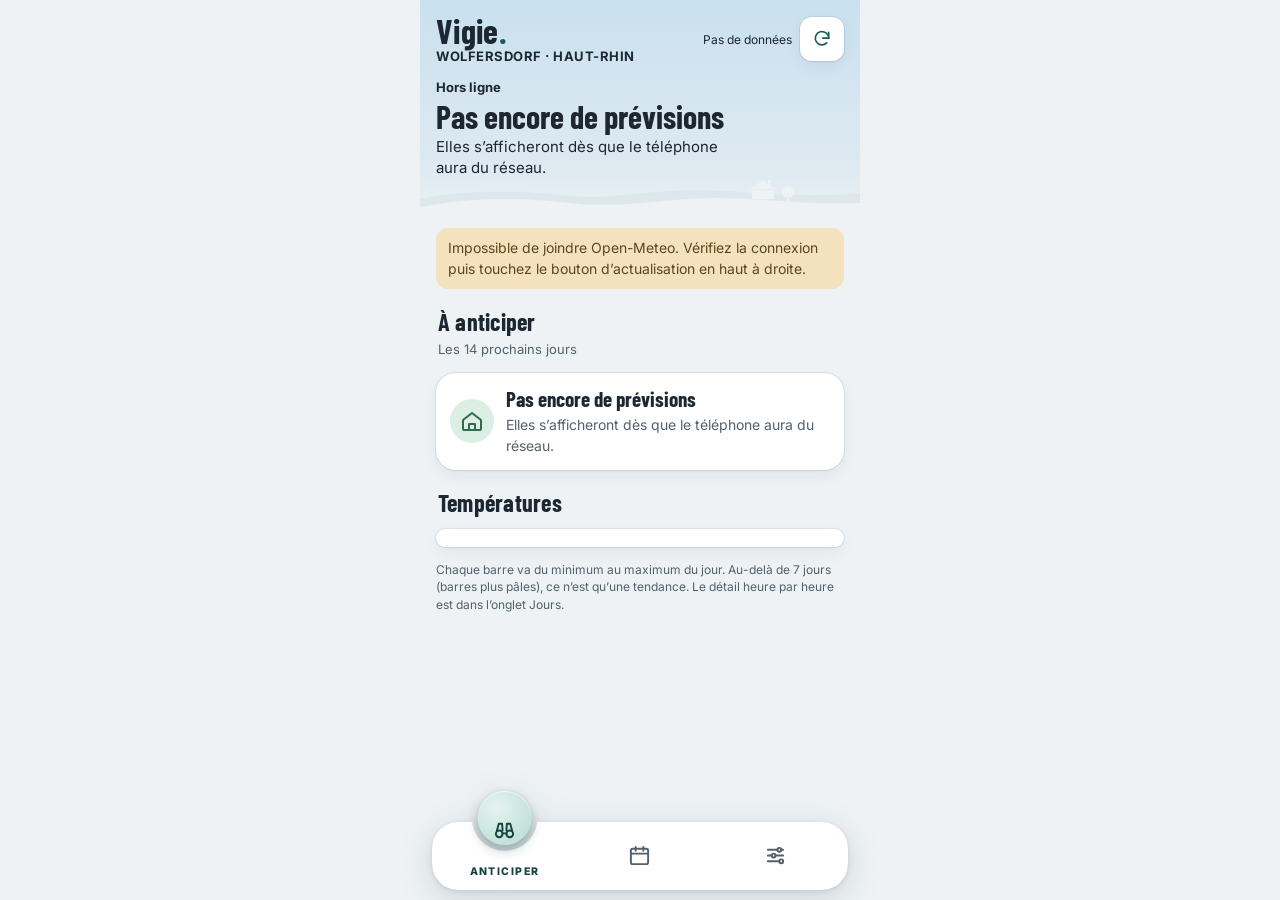
==== index.html @ bc4eb22a "Vigie 0.4.0 : le ciel suit la météo à l'instant T Bloc current d'Open-Meteo : soleil, voilé, couvert" ====
<!DOCTYPE html>
<html lang="fr">
<head>
<meta charset="utf-8">
<meta name="viewport" content="width=device-width, initial-scale=1, viewport-fit=cover">
<meta name="vigie-version" content="0.4.0">
<meta name="vigie-updated" content="2026-11-25">
<meta name="theme-color" content="#d3e4ee" media="(prefers-color-scheme: light)">
<meta name="theme-color" content="#0e151b" media="(prefers-color-scheme: dark)">
<meta name="apple-mobile-web-app-capable" content="yes">
<meta name="apple-mobile-web-app-title" content="Vigie">
<title>Vigie Wolfersdorf</title>
<link rel="manifest" href="manifest.webmanifest">
<link rel="icon" href="icon.svg" type="image/svg+xml">
<link rel="apple-touch-icon" href="apple-touch-icon.png">
<link rel="stylesheet" href="https://fonts.googleapis.com/css2?family=Barlow+Condensed:wght@600;700&family=Inter:wght@400;600;700;800&display=swap">
<style data-own>
/* VOICE  : un voisin prévoyant. Dit quoi faire et quand, sans dramatiser.
   IDEA   : une vigie météo de la maison. L'en-tête est un pan de ciel au-dessus des collines du Sundgau,
            qui prend la couleur de ce qui arrive (gel, chaleur, vent, arrosage, calme). Papier froid,
            titres en Barlow Condensed (instrument, signalétique), accent vert sapin.
   LAYOUT : mobile 393 px, une main ; d'abord ce qu'il faut anticiper, puis les 14 jours. */
/* Design system ivoire (hérité de Route des Vins à pied / Echo). */
:root{--bg:#f2ede3;--panel:#f7f2e8;--panel2:#efe8da;--card:#fffdf9;--card2:#fffbf4;--track:#e9e1d2;--edge:#e4dbcb;--ink:#2e2a24;--muted:#6b6153;--gold:#b8914a;--gold-d:#7a5c25;--gold2:#d9bc82;--green:#6f9460;--green-d:#4f7342;--wine:#8e3b46;--wine-d:#6e2c35;--sky:#5e86a8;--sky-d:#466a8a;--violet:#8b5a9a;--good:#3f6b35;--bad:#a3324a;--ok-bg:#e2ecdb;--ok-ink:#3f5e34;--todo-bg:#f3e2bd;--todo-ink:#5e4520;--on-gold:#2b200c;--data-lea:#c27c0e;--data-hugo:#3a72b8;--data-repas:#b03a55;--data-reste:#6f5bc4;--data-line:#4f8f7e;--mac-p:#8a6a2c;--mac-g:#3b7062;--mac-l:#74478a;--mac-f:#5a7a30;--sage-100:#f0f6eb;--sage-200:#d2e2c6;--sage-900:#2f4a22;--field:#fffdf8;--placeholder:#8c8273;--toast-ink:#3b2a10;--space-1:4px;--space-2:6px;--space-3:8px;--space-4:12px;--space-5:14px;--space-6:20px;--radius-s:10px;--radius-m:12px;--radius-l:18px;--radius-xl:22px;--radius-pill:999px;--shadow-relief:6px 6px 14px #ddd4c4, -6px -6px 14px #ffffff;--shadow-card:0 0 0 1px rgba(120,92,45,.14), 0 1px 2px rgba(70,50,20,.08), 0 4px 12px rgba(70,50,20,.09);--shadow-inset:inset 0 0 0 1px rgba(120,92,45,.15), inset 0 2px 5px rgba(70,50,20,.07);--tap-min:44px;--tap-main:48px;--viewport:393px;--ease-bounce:cubic-bezier(.34,1.3,.5,1);--ease-out:cubic-bezier(.2,.8,.2,1);--font-display:Lora, "Iowan Old Style", Georgia, "Noto Serif", serif;--font-body:Inter, system-ui, -apple-system, "Segoe UI", Roboto, sans-serif;color-scheme:light}
.ds-row{display:flex;flex-wrap:wrap;gap:var(--space-3);align-items:center}
.ds-btn{all:unset;box-sizing:border-box;display:inline-flex;align-items:center;justify-content:center;gap:8px;min-height:var(--tap-main);padding:10px 18px;border-radius:var(--radius-m);font:700 15px/1.2 var(--font-body);cursor:pointer;text-align:center}
.ds-btn:focus-visible{outline:3px solid var(--gold-d);outline-offset:2px}
.ds-btn--primary{background:var(--green-d);color:#ffffff;box-shadow:0 5px 12px rgba(79,115,66,.25)}
.ds-btn--gold{background:linear-gradient(180deg,var(--gold2),var(--gold));color:var(--on-gold);box-shadow:0 5px 12px rgba(184,145,74,.33)}
.ds-btn--wine{background:var(--wine);color:#ffffff;box-shadow:0 5px 12px rgba(142,59,70,.25)}
.ds-btn--wide{width:100%}
.ds-btn:active{box-shadow:var(--shadow-inset)}
.ds-mini{all:unset;box-sizing:border-box;display:inline-flex;align-items:center;justify-content:center;min-height:var(--tap-min);min-width:var(--tap-min);padding:8px 12px;border-radius:var(--radius-m);background:var(--card);color:var(--ink);box-shadow:var(--shadow-card);font:700 14px/1.2 var(--font-body);cursor:pointer}
.ds-mini:focus-visible{outline:3px solid var(--gold-d);outline-offset:2px}
.ds-mini:active{box-shadow:var(--shadow-inset)}
.ds-mini--ghost{color:var(--gold-d)}
.ds-mini--sky{background:var(--sky-d);color:#ffffff}
.ds-mini--wine{background:var(--wine);color:#ffffff}
.ds-mini:disabled{opacity:.45;cursor:default}
.ds-link{all:unset;cursor:pointer;color:var(--gold-d);font-weight:700;text-decoration:underline;text-underline-offset:3px;min-height:var(--tap-min);display:inline-flex;align-items:center}
.ds-quest{display:grid;grid-template-columns:40px minmax(0,1fr) auto;gap:12px;align-items:center;background:var(--card);border-radius:var(--radius-l);box-shadow:var(--shadow-card);padding:var(--space-4)}
.ds-quest.is-done{box-shadow:var(--shadow-card),inset 0 0 0 2px rgba(111,148,96,.5)}
.ds-quest__ic{width:40px;height:40px;border-radius:var(--radius-m);background:var(--card2);box-shadow:var(--shadow-inset);display:grid;place-items:center}
.ds-quest__ic svg{width:22px;height:22px}.ds-quest__ic svg *{stroke:var(--green-d)}
.ds-quest__t b{display:block;font:600 17px/1.2 var(--font-display)}
.ds-quest__t small{display:block;font-size:13px;color:var(--muted);white-space:nowrap;overflow:hidden;text-overflow:ellipsis}
.ds-quest__a{display:flex;gap:8px}
.ds-state{display:inline-block;padding:3px 10px;border-radius:var(--radius-pill);font:700 12px/1.4 var(--font-body)}
.ds-state--ok{background:var(--ok-bg);color:var(--ok-ink)}.ds-state--todo{background:var(--todo-bg);color:var(--todo-ink)}
.ds-cells{display:grid;grid-template-columns:repeat(2,minmax(0,1fr));gap:var(--space-2)}
.ds-cell{background:var(--card);border-radius:var(--radius-s);padding:6px 8px;display:grid;gap:1px;min-width:0}
.ds-cell span{font-size:12px;font-weight:700;color:var(--muted)}
.ds-cell b{font:800 16px/1.25 var(--font-body);color:var(--ink);overflow-wrap:anywhere}
.ds-cell em{font-style:normal;font-weight:700;font-size:12px}.ds-cell em.up{color:var(--good)}.ds-cell em.down{color:var(--bad)}
.ds-hero{display:flex;align-items:center;gap:12px;padding:8px 12px;border-radius:var(--radius-m);background:var(--panel2)}
.ds-hero b{font:700 26px/1.1 var(--font-display);white-space:nowrap}
.ds-hero span{display:block;font-weight:800;font-size:14px}.ds-hero small{display:block;font-size:13px;line-height:1.35}
.ds-seg{display:flex;gap:6px;flex-wrap:wrap}
.ds-chip{all:unset;box-sizing:border-box;min-height:var(--tap-min);padding:8px 14px;border-radius:var(--radius-pill);background:var(--card);color:var(--ink);box-shadow:var(--shadow-card);font:700 14px/1.2 var(--font-body);cursor:pointer;display:inline-flex;align-items:center}
.ds-chip[aria-pressed="true"]{background:var(--sky-d);color:#ffffff;box-shadow:var(--shadow-inset)}
.ds-chip:focus-visible{outline:3px solid var(--gold-d);outline-offset:2px}
@property --nx{syntax:'<length>';inherits:true;initial-value:40px}
.ds-tabbar{position:relative;display:flex;justify-content:space-between;gap:2px;padding:8px 6px 6px;margin-top:34px;filter:drop-shadow(0 8px 14px rgba(70,50,20,.14)) drop-shadow(0 1px 2px rgba(70,50,20,.12));transition:--nx .75s var(--ease-bounce)}
.ds-tabbar::after{content:"";position:absolute;inset:0;z-index:0;border-radius:26px;background:var(--card);-webkit-mask:radial-gradient(circle 33px at var(--nx) -4px,transparent 32px,#000 33.5px);mask:radial-gradient(circle 33px at var(--nx) -4px,transparent 32px,#000 33.5px)}
.ds-tabbar button{all:unset;position:relative;z-index:2;min-height:54px;min-width:48px;flex:1 1 0;display:flex;flex-direction:column;align-items:center;justify-content:center;gap:3px;border-radius:18px;color:var(--muted);cursor:pointer;-webkit-tap-highlight-color:transparent}
.ds-tabbar button svg{width:23px;height:23px;transition:transform .7s var(--ease-bounce)}
.ds-tabbar button[aria-current="page"]{color:var(--sage-900)}
.ds-tabbar button[aria-current="page"] svg{transform:translateY(-27px)}
.ds-tabbar .tl{display:block;height:0;overflow:hidden;opacity:0;font:800 10.5px var(--font-body);letter-spacing:.14em;text-transform:uppercase;transition:opacity .5s .2s}
.ds-tabbar button[aria-current="page"] .tl{height:auto;opacity:1;position:absolute;bottom:6px}
.ds-tabbar button:focus-visible{outline:3px solid var(--gold);outline-offset:-3px}
.ds-tabbar .pill{position:absolute;z-index:1;top:-31px;left:0;width:54px;height:54px;border-radius:50%;background:radial-gradient(circle at 35% 30%,var(--sage-100),var(--sage-200) 70%);box-shadow:0 6px 12px rgba(79,115,66,.30),inset 0 1px 0 rgba(255,255,255,.9),inset 0 -2px 3px rgba(79,115,66,.15);transform:translateX(calc(var(--nx) - 27px));transition:transform .75s var(--ease-bounce);pointer-events:none}
@media (prefers-reduced-motion:reduce){.ds-tabbar,.ds-tabbar button svg,.ds-tabbar .tl,.ds-tabbar .pill{transition:none}}
.ds-hud{display:grid;grid-template-columns:auto minmax(0,1fr);gap:14px;align-items:center;background:var(--card);border-radius:var(--radius-xl);box-shadow:var(--shadow-relief);padding:14px}
.ds-medal{width:62px;height:62px;border-radius:50%;display:grid;place-items:center;position:relative;background:conic-gradient(var(--gold) var(--p,0%),var(--edge) 0);box-shadow:var(--shadow-card)}
.ds-medal::before{content:"";position:absolute;inset:6px;border-radius:50%;background:var(--card)}
.ds-medal b{position:relative;font:700 26px/1 var(--font-display);color:var(--ink)}
.ds-medal small{position:absolute;bottom:-8px;left:50%;transform:translateX(-50%);background:linear-gradient(180deg,var(--todo-bg),var(--gold2));color:var(--todo-ink);font:700 10px var(--font-body);padding:1px 7px;border-radius:var(--radius-pill);letter-spacing:.05em}
.ds-hud h3{margin:0 0 8px;font:600 18px/1.15 var(--font-display)}
.ds-xp{height:9px;border-radius:var(--radius-pill);background:var(--track);box-shadow:var(--shadow-inset);position:relative}
.ds-xp i{display:block;height:100%;border-radius:var(--radius-pill);background:linear-gradient(90deg,var(--gold2),var(--gold));transition:width .8s var(--ease-out)}
.ds-xp + small{display:block;margin-top:6px;font-size:13px;color:var(--muted)}
.ds-chat{display:flex;flex-direction:column;gap:8px}
.ds-msg{max-width:86%;border-radius:18px;padding:9px 12px;font-size:15px;line-height:1.45}
.ds-msg--me{align-self:flex-end;background:linear-gradient(180deg,#d3b57a,var(--gold));color:var(--on-gold);border-bottom-right-radius:6px}
.ds-msg--ai{align-self:flex-start;background:var(--card);box-shadow:var(--shadow-card);border-bottom-left-radius:6px}
.ds-msg time{display:block;text-align:right;font-size:11px;opacity:.75;margin-top:4px;font-variant-numeric:tabular-nums}
.ds-msg-note{margin-top:8px;font-size:12px;font-weight:700;color:var(--green-d);background:var(--ok-bg);border-radius:10px;padding:5px 8px}
.ds-note{margin:0;font-size:12px;color:var(--muted)}
.ds-field{display:grid;gap:4px;font:700 13px var(--font-body);color:var(--ink)}
.ds-field input,.ds-field select,.ds-field textarea{box-sizing:border-box;min-height:var(--tap-min);width:100%;padding:8px 12px;border-radius:var(--radius-m);border:1px solid var(--edge);background:var(--field);box-shadow:var(--shadow-inset);font:400 16px var(--font-body);color:var(--ink)}
.ds-field input::placeholder,.ds-field textarea::placeholder{color:var(--placeholder)}
.ds-field input:focus-visible,.ds-field select:focus-visible,.ds-field textarea:focus-visible{outline:3px solid var(--gold-d);outline-offset:1px}
.ds-field small{font-weight:400;color:var(--muted)}
.ds-unit{position:relative}.ds-unit em{position:absolute;right:12px;top:50%;transform:translateY(-50%);font-style:normal;font-weight:700;color:var(--muted)}
.ds-toast{display:inline-flex;align-items:center;gap:10px;padding:10px 16px;border-radius:var(--radius-pill);background:linear-gradient(180deg,var(--todo-bg),var(--gold2));color:var(--toast-ink);box-shadow:var(--shadow-card);font:700 14px var(--font-body)}
.ds-toast button{all:unset;cursor:pointer;text-decoration:underline;text-underline-offset:3px;min-height:var(--tap-min);display:inline-flex;align-items:center}
.ds-banner{padding:10px 12px;border-radius:var(--radius-m);background:rgba(142,59,70,.08);color:var(--ink);font-size:14px}
[hidden]{display:none!important}
*{box-sizing:border-box;min-width:0}
html{background:var(--bg)}
body{margin:0;background:var(--bg);color:var(--ink);font:16px/1.45 var(--font-body);overflow-x:clip;-webkit-text-size-adjust:100%}
.app{max-width:440px;margin:0 auto;padding:16px 14px calc(120px + env(safe-area-inset-bottom));display:grid;gap:14px}
.top{display:flex;align-items:baseline;justify-content:space-between;gap:8px}
.top h1{margin:0;font:700 30px/1.05 var(--font-display);letter-spacing:-.01em}
.top h1 span{color:var(--gold-d)}
.top p{margin:0;font-size:13px;color:var(--muted);font-weight:700}
.page{display:grid;gap:14px}
.page[hidden]{display:none}
.panel{background:var(--panel);border-radius:var(--radius-xl);box-shadow:var(--shadow-relief);padding:var(--space-5);display:grid;gap:12px}
.panel h2{margin:0;font:600 21px/1.1 var(--font-display)}
.panel p{margin:0}
.muted{color:var(--muted)}
.small{font-size:13px;line-height:1.35}
.empty{display:grid;gap:10px;justify-items:center;text-align:center;padding:22px 14px;background:var(--card);border-radius:var(--radius-l);box-shadow:var(--shadow-card)}
.empty svg{width:64px;height:64px}
.empty b{font:600 18px/1.15 var(--font-display)}
.empty p{margin:0;font-size:14px;color:var(--muted);max-width:30ch}
.ideas{display:flex;flex-wrap:wrap;gap:6px;margin:0;padding:0;list-style:none}
.ideas li{padding:6px 12px;border-radius:var(--radius-pill);background:var(--panel2);font:700 13px/1.3 var(--font-body);color:var(--ink)}
.inset{background:var(--panel2);border-radius:var(--radius-m);padding:10px 12px;font-size:14px}
.inset b{color:var(--ink)}
.actions{display:flex;flex-wrap:wrap;gap:8px}
details.spec{background:var(--card2);border-radius:var(--radius-m);box-shadow:var(--shadow-inset)}
details.spec summary{cursor:pointer;min-height:var(--tap-min);display:flex;align-items:center;padding:0 12px;font:700 14px var(--font-body);color:var(--gold-d)}
details.spec pre{margin:0;padding:0 12px 12px;white-space:pre-wrap;overflow-wrap:anywhere;font:13px/1.5 ui-monospace,SFMono-Regular,Menlo,monospace;color:var(--ink);max-height:60vh;overflow:auto}
textarea.raw{width:100%;min-height:120px;border-radius:var(--radius-m);border:1px solid var(--edge);background:var(--field);box-shadow:var(--shadow-inset);font:13px/1.4 ui-monospace,Menlo,monospace;color:var(--ink);padding:8px}
.dock{position:fixed;left:0;right:0;bottom:0;padding:0 12px calc(10px + env(safe-area-inset-bottom));pointer-events:none}
.dock .ds-tabbar{max-width:416px;margin:0 auto;pointer-events:auto}
.toast{position:fixed;left:50%;bottom:calc(104px + env(safe-area-inset-bottom));transform:translate(-50%,20px);opacity:0;transition:opacity .25s,transform .25s var(--ease-out);pointer-events:none;max-width:calc(100% - 32px)}
.toast.on{opacity:1;transform:translate(-50%,0)}
@media (prefers-reduced-motion:reduce){.toast{transition:none}}

/* --- Vigie : tokens propres + thème sombre --- */
:root{--cold:#3f6f97;--cold-bg:#e3edf5;--cut:#8e3b46;--cut-bg:#f5e1e3;--heat:#a24f22;--heat-bg:#f8e6d8;--wind:#6d4a80;--wind-bg:#ece2f1;--calm:#2f6b4f;--calm-bg:#dcefe4;--grid:#dbe3e8;--bg:#eef2f4;--panel:#f7f9fa;--panel2:#e6edf1;--card:#ffffff;--card2:#f4f7f9;--track:#dde5ea;--edge:#d3dce2;--ink:#1c2731;--muted:#53616c;--gold:#4f9d8e;--gold-d:#1d5c55;--gold2:#a9d6cc;--green-d:#1d5c55;--sage-100:#e6f3f0;--sage-200:#c3e2db;--sage-900:#15443e;--field:#ffffff;--placeholder:#7a8892;--shadow-relief:0 1px 2px rgba(20,40,60,.06),0 8px 24px rgba(20,40,60,.07);--shadow-card:0 0 0 1px rgba(30,60,80,.08),0 1px 2px rgba(20,40,60,.05),0 6px 16px rgba(20,40,60,.06);--shadow-inset:inset 0 0 0 1px rgba(30,60,80,.10),inset 0 1px 3px rgba(20,40,60,.05);--font-display:"Barlow Condensed","Arial Narrow",system-ui,sans-serif;--sun:#fff2c9;--sun-op:.8;--hill:#dbe4ea}
@media (prefers-color-scheme:dark){:root:not([data-theme="light"]){--bg:#0e151b;--panel:#141d25;--panel2:#22303a;--card:#18232c;--card2:#111a21;--track:#263540;--edge:#2c3c48;--ink:#e6edf2;--muted:#a3b3bf;--gold:#4f9d8e;--gold-d:#86d3c4;--gold2:#2d5f57;--green-d:#2b7a6e;--wine:#b65563;--sky-d:#5f89ad;--good:#93c483;--bad:#e8899a;--ok-bg:#2c3a26;--ok-ink:#bcd8ae;--todo-bg:#45381f;--todo-ink:#f1dcae;--sage-100:#24453f;--sage-200:#1b3833;--sage-900:#bfe8de;--field:#0f171d;--placeholder:#7f909c;--shadow-relief:0 1px 0 rgba(255,255,255,.04) inset,0 8px 18px rgba(0,0,0,.35);--shadow-card:0 0 0 1px rgba(255,255,255,.07),0 4px 12px rgba(0,0,0,.3);--shadow-inset:inset 0 0 0 1px rgba(255,255,255,.07),inset 0 2px 5px rgba(0,0,0,.3);--cold:#8db8dc;--cold-bg:#1f3040;--cut:#ef9aa6;--cut-bg:#45222a;--heat:#f0a274;--heat-bg:#46291b;--wind:#cfa6e2;--wind-bg:#36263f;--calm:#8fd1b0;--calm-bg:#183328;--grid:#2a3844;--sun:#c9d8e4;--sun-op:.22;--hill:#16212a;color-scheme:dark}}
:root[data-theme="dark"]{--bg:#0e151b;--panel:#141d25;--panel2:#22303a;--card:#18232c;--card2:#111a21;--track:#263540;--edge:#2c3c48;--ink:#e6edf2;--muted:#a3b3bf;--gold:#4f9d8e;--gold-d:#86d3c4;--gold2:#2d5f57;--green-d:#2b7a6e;--wine:#b65563;--sky-d:#5f89ad;--good:#93c483;--bad:#e8899a;--ok-bg:#2c3a26;--ok-ink:#bcd8ae;--todo-bg:#45381f;--todo-ink:#f1dcae;--sage-100:#24453f;--sage-200:#1b3833;--sage-900:#bfe8de;--field:#0f171d;--placeholder:#7f909c;--shadow-relief:0 1px 0 rgba(255,255,255,.04) inset,0 8px 18px rgba(0,0,0,.35);--shadow-card:0 0 0 1px rgba(255,255,255,.07),0 4px 12px rgba(0,0,0,.3);--shadow-inset:inset 0 0 0 1px rgba(255,255,255,.07),inset 0 2px 5px rgba(0,0,0,.3);--cold:#8db8dc;--cold-bg:#1f3040;--cut:#ef9aa6;--cut-bg:#45222a;--heat:#f0a274;--heat-bg:#46291b;--wind:#cfa6e2;--wind-bg:#36263f;--calm:#8fd1b0;--calm-bg:#183328;--grid:#2a3844;--sun:#c9d8e4;--sun-op:.22;--hill:#16212a;color-scheme:dark}
/* Barre d'onglets : bascule rapide (l'original du design system durait 0,75 s avec rebond) */
.ds-tabbar{transition:--nx .26s var(--ease-out)}
.ds-tabbar .pill{transition:transform .26s var(--ease-out)}
.ds-tabbar button svg{transition:transform .22s var(--ease-out)}
.ds-tabbar .tl{transition:opacity .15s .08s}
@media (prefers-reduced-motion:reduce){.ds-tabbar,.ds-tabbar .pill,.ds-tabbar button svg,.ds-tabbar .tl{transition:none}}
.app{padding-left:max(16px,env(safe-area-inset-left,0px));padding-right:max(16px,env(safe-area-inset-right,0px))}
.top{align-items:center}
.top .where{display:block;font:700 13px/1.3 var(--font-body);color:var(--muted);letter-spacing:.04em;text-transform:uppercase}
.refresh{display:flex;align-items:center;gap:8px}
.refresh small{font-size:12px;color:var(--muted);text-align:right;line-height:1.25}
.status{font-size:14px}
.status[data-kind="warn"]{background:var(--todo-bg);color:var(--todo-ink)}

/* Cartes d'alerte (épisodes) */
.alerts{display:grid;gap:10px}
.alert{display:grid;grid-template-columns:44px minmax(0,1fr);gap:12px;background:var(--card);border-radius:var(--radius-l);box-shadow:var(--shadow-card);padding:14px}
.alert__ic{width:44px;height:44px;border-radius:var(--radius-m);display:grid;place-items:center;background:var(--k-bg);color:var(--k)}
.alert__ic svg{width:24px;height:24px}
.alert[data-k="cold"]{--k:var(--cold);--k-bg:var(--cold-bg)}
.alert[data-k="cut"]{--k:var(--cut);--k-bg:var(--cut-bg)}
.alert[data-k="heat"]{--k:var(--heat);--k-bg:var(--heat-bg)}
.alert[data-k="wind"]{--k:var(--wind);--k-bg:var(--wind-bg)}
.alert__head{display:flex;flex-wrap:wrap;align-items:baseline;justify-content:space-between;gap:4px 10px}
.alert__head h3{margin:0;font:600 18px/1.2 var(--font-display);text-wrap:balance}
.alert__num{font:700 26px/1 var(--font-display);color:var(--k);white-space:nowrap;font-variant-numeric:tabular-nums}
.alert__num small{font:700 13px var(--font-body);margin-left:2px}
.alert__when{margin:4px 0 0;font-size:14px;color:var(--muted)}
.alert__when b{color:var(--ink)}
.alert ul{margin:8px 0 0;padding:0;list-style:none;display:grid;gap:6px}
.alert li{font-size:14px;line-height:1.4;background:var(--panel2);border-radius:var(--radius-s);padding:7px 10px}
.alert li b{font-variant-numeric:tabular-nums}
.tags{display:flex;flex-wrap:wrap;gap:6px;margin-top:8px}
.tag{display:inline-block;padding:3px 9px;border-radius:var(--radius-pill);font:700 12px/1.4 var(--font-body);background:var(--k-bg,var(--panel2));color:var(--k,var(--ink))}
.tag--conf{background:var(--panel2);color:var(--muted)}
/* Arrosage */
:root{--water:#2d6a84;--water-bg:#dfedf2}
@media (prefers-color-scheme:dark){:root:not([data-theme="light"]){--water:#8cc7de;--water-bg:#1d3540}}
:root[data-theme="dark"]{--water:#8cc7de;--water-bg:#1d3540}
.water{display:grid;gap:10px}
.plant{display:grid;grid-template-columns:44px minmax(0,1fr);gap:12px;background:var(--card);border-radius:var(--radius-l);box-shadow:var(--shadow-card);padding:14px}
.plant .alert__ic{--k:var(--water);--k-bg:var(--water-bg)}
.plant[data-need="now"]{box-shadow:var(--shadow-card),inset 0 0 0 2px var(--water)}
.plant__head{display:flex;flex-wrap:wrap;align-items:baseline;justify-content:space-between;gap:4px 10px}
.plant__head h3{margin:0;font:600 18px/1.2 var(--font-display)}
.plant__when{margin:4px 0 0;font-size:15px}
.plant__when b{color:var(--water)}
.plant[data-need="now"] .plant__when b{font-size:17px}
.plant__why{margin:4px 0 0;font-size:13px;color:var(--muted)}
.plant__how{margin:6px 0 0;font-size:13px;line-height:1.4;background:var(--panel2);border-radius:var(--radius-s);padding:7px 10px}
.gauge{display:grid;grid-template-columns:minmax(0,1fr) auto;gap:8px;align-items:center;margin-top:8px;font-size:12px;color:var(--muted);font-variant-numeric:tabular-nums}
.gauge .ds-xp i{background:var(--water)}
.plant__act{display:flex;flex-wrap:wrap;align-items:center;gap:8px;margin-top:8px}
.plant__act small{font-size:12px;color:var(--muted)}
.calm{display:grid;grid-template-columns:44px minmax(0,1fr);gap:12px;align-items:center;background:var(--card);border-radius:var(--radius-l);box-shadow:var(--shadow-card);padding:14px}
.calm .alert__ic{--k:var(--calm);--k-bg:var(--calm-bg)}
.calm b{font:600 18px/1.2 var(--font-display)}
.calm p{margin:2px 0 0;font-size:14px;color:var(--muted)}

/* Graphique 14 jours */
.chart{background:var(--card);border-radius:var(--radius-l);box-shadow:var(--shadow-card);padding:12px 10px 6px}
.chart svg{display:block;width:100%;height:auto}
.chart text{font:600 13px var(--font-body);fill:var(--muted)}
.chart .gust{font:800 15px var(--font-body);fill:var(--wind)}
.chart .lbl-day{font-weight:700;fill:var(--ink)}
.legend{display:flex;flex-wrap:wrap;gap:4px 14px;padding:6px 4px 4px;font-size:12px;color:var(--muted)}
.legend i{display:inline-block;width:14px;height:0;border-top:2px dashed currentColor;vertical-align:middle;margin-right:5px}
.legend .l-cold{color:var(--cold)}.legend .l-cut{color:var(--cut)}.legend .l-heat{color:var(--heat)}

/* Liste des jours */
.days{display:grid;gap:8px}
.day{background:var(--card);border-radius:var(--radius-m);box-shadow:var(--shadow-card)}
.day{scroll-margin-top:12px}
.day summary{list-style:none;cursor:pointer;position:relative;display:grid;grid-template-columns:62px minmax(0,1fr) auto;gap:10px;align-items:center;min-height:56px;padding:8px 30px 8px 12px}
.day summary::after{content:"";position:absolute;right:13px;top:26px;width:7px;height:7px;border-right:2px solid var(--muted);border-bottom:2px solid var(--muted);transform:rotate(45deg);transition:transform .2s}
.day[open] summary::after{transform:rotate(-135deg);top:30px}
@media (prefers-reduced-motion:reduce){.day summary::after{transition:none}}
.day summary::-webkit-details-marker{display:none}
.day summary:focus-visible{outline:3px solid var(--gold-d);outline-offset:2px;border-radius:var(--radius-m)}
.day__d b{display:block;font:600 16px/1.1 var(--font-display);text-transform:capitalize}
.day__d small{font-size:12px;color:var(--muted)}
.day__t{font-variant-numeric:tabular-nums;font-size:15px}
.day__t .v{font-weight:700;color:var(--ink)}
.day .v.c,.day .v.x,.day .v.h,.day .v.w{font-weight:800;font-size:17px}
.day .v.c{color:var(--cold)}.day .v.x{color:var(--cut)}.day .v.h{color:var(--heat)}.day .v.w{color:var(--wind)}
.day[data-k="cold"]{--k:var(--cold);--k-bg:var(--cold-bg)}.day[data-k="cut"]{--k:var(--cut);--k-bg:var(--cut-bg)}
.day[data-k="heat"]{--k:var(--heat);--k-bg:var(--heat-bg)}.day[data-k="wind"]{--k:var(--wind);--k-bg:var(--wind-bg)}
.day[data-l="1"]{box-shadow:var(--shadow-card),inset 0 0 0 1.5px var(--k)}
.day[data-l="2"]{background:var(--k-bg);box-shadow:var(--shadow-card),inset 0 0 0 2.5px var(--k)}
.day__chips .tag[data-l="2"]{background:var(--k);color:var(--card)}
.day__t small{display:block;font-size:12px;color:var(--muted)}
.day__w{text-align:right;font-variant-numeric:tabular-nums;font-size:13px;color:var(--muted);line-height:1.3}
.day__w b{display:block;font-size:15px;color:var(--ink)}
.day__chips{grid-column:1/-1;display:flex;flex-wrap:wrap;gap:6px}
.day__chips:empty{display:none}
.day__chips .tag[data-k="cold"]{--k:var(--cold);--k-bg:var(--cold-bg)}
.day__chips .tag[data-k="cut"]{--k:var(--cut);--k-bg:var(--cut-bg)}
.day__chips .tag[data-k="heat"]{--k:var(--heat);--k-bg:var(--heat-bg)}
.day__chips .tag[data-k="wind"]{--k:var(--wind);--k-bg:var(--wind-bg)}
.day__body{padding:0 12px 12px;display:grid;gap:8px}
.day__body p{margin:0;font-size:14px}
.hours{overflow-x:auto;border-radius:var(--radius-s);background:var(--card2);box-shadow:var(--shadow-inset)}
.hours table{width:100%;border-collapse:collapse;font-size:13px;font-variant-numeric:tabular-nums}
.hours th,.hours td{padding:5px 8px;text-align:right;white-space:nowrap}
.hours th:first-child,.hours td:first-child{text-align:left}
.hours thead th{font-size:12px;color:var(--muted);font-weight:700;border-bottom:1px solid var(--edge)}
.hours td.hit{font-weight:800}
.hours td.hit.c{color:var(--cold)}.hours td.hit.x{color:var(--cut)}.hours td.hit.h{color:var(--heat)}.hours td.hit.w{color:var(--wind)}
.hours tr.now td{background:var(--panel2)}

/* Réglages */
.grid2{display:grid;grid-template-columns:repeat(2,minmax(0,1fr));gap:10px}
fieldset{border:0;margin:0;padding:0;display:grid;gap:10px}
legend.h{font:600 17px/1.2 var(--font-display);margin-bottom:4px;padding:0}
.sec-title{margin:6px 2px 0;font:600 21px/1.1 var(--font-display)}
.sec-sub{margin:-8px 2px 0;font-size:13px;color:var(--muted)}
.toast{background:var(--todo-bg);color:var(--todo-ink);width:max-content}
.toast.on{pointer-events:auto}
.toast button{margin-left:4px;font-weight:800}

/* Semaine en un coup d'œil : jours × critères */
.week{background:var(--card);border-radius:var(--radius-l);box-shadow:var(--shadow-card);padding:10px 6px 8px;display:grid;grid-template-columns:22px repeat(10,minmax(0,1fr));gap:3px 2px;align-items:stretch}
.week__d{text-align:center;font:700 12px/1.2 var(--font-body);color:var(--muted);padding-bottom:2px;font-variant-numeric:tabular-nums}
.week__d b{display:block;color:var(--ink);font-size:13px}
.week__d.is-today b{text-decoration:underline;text-decoration-color:var(--gold);text-decoration-thickness:2px;text-underline-offset:3px}
.week__r{display:flex;align-items:center;justify-content:center;color:var(--muted)}
.week__r svg{width:18px;height:18px}
.week .is-trend{opacity:.62}
.week button.is-trend{box-shadow:inset 0 0 0 1px var(--edge)}
.week button.is-trend[data-l="1"]{box-shadow:inset 0 0 0 1.5px var(--k)}
.week__d.is-trend b{font-style:italic}
.week button{all:unset;box-sizing:border-box;min-height:var(--tap-min);border-radius:var(--radius-s);display:flex;flex-direction:column;align-items:center;justify-content:center;gap:0;cursor:pointer;background:var(--card2);box-shadow:var(--shadow-inset);color:var(--muted);font:700 13px/1.15 var(--font-body);font-variant-numeric:tabular-nums;letter-spacing:-.02em;-webkit-tap-highlight-color:transparent}
.week button i{font:800 12px/1 var(--font-body);font-style:normal;letter-spacing:0;min-height:12px}
.week button[data-l="1"]{background:var(--k-bg);color:var(--k);box-shadow:inset 0 0 0 1.5px var(--k)}
.week button[data-l="2"]{background:var(--k);color:var(--card);box-shadow:none}
.week button:focus-visible{outline:3px solid var(--gold-d);outline-offset:1px}
.week button:active{transform:scale(.96)}
.week [data-k="cold"]{--k:var(--cold);--k-bg:var(--cold-bg)}.week [data-k="cut"]{--k:var(--cut);--k-bg:var(--cut-bg)}
.week [data-k="heat"]{--k:var(--heat);--k-bg:var(--heat-bg)}.week [data-k="wind"]{--k:var(--wind);--k-bg:var(--wind-bg)}
.weekbox{display:grid;gap:14px}
.week-legend{margin:-6px 2px 0;font-size:12px;color:var(--muted);line-height:1.4}
.week-legend b{color:var(--ink)}

/* ===== 0.3.0 : thème « vigie » (ciel, collines, papier froid) ===== */
/* Ciel : l'AMBIANCE (couleurs, décor) suit la météo actuelle ; le MESSAGE (titre, icône) suit les alertes.
   --s1/--s2/--cloud sont posés par JS depuis la table WX_PALETTE (jour / jour en thème sombre / nuit). */
@property --s1{syntax:'<color>';inherits:true;initial-value:#c9e0ee}
@property --s2{syntax:'<color>';inherits:true;initial-value:#dfeaf1}
.sky{position:relative;overflow:hidden;display:grid;gap:14px;
  margin:-16px calc(-1 * max(16px,env(safe-area-inset-right,0px))) -4px calc(-1 * max(16px,env(safe-area-inset-left,0px)));
  padding:calc(14px + env(safe-area-inset-top,0px)) max(16px,env(safe-area-inset-right,0px)) 40px max(16px,env(safe-area-inset-left,0px));
  background:linear-gradient(180deg,var(--s1) 0,var(--s2) calc(100% - 44px),var(--bg) 100%);
  color:var(--ink);transition:--s1 .6s ease,--s2 .6s ease}
.sky[data-onsky="light"]{--ink:#eef3f7;--muted:#c5d1db;--gold-d:#86d3c4}
.sky[data-mood="calm"]{--k:var(--calm);--k-bg:var(--calm-bg)}
.sky[data-mood="cold"]{--k:var(--cold);--k-bg:var(--cold-bg)}
.sky[data-mood="cut"]{--k:var(--cut);--k-bg:var(--cut-bg)}
.sky[data-mood="heat"]{--k:var(--heat);--k-bg:var(--heat-bg)}
.sky[data-mood="wind"]{--k:var(--wind);--k-bg:var(--wind-bg)}
.sky[data-mood="water"]{--k:var(--water);--k-bg:var(--water-bg)}
.sky > :not(.sky__art):not(.sky__hills){position:relative;z-index:1}
.sky .top h1{font:700 34px/1 var(--font-display);letter-spacing:.01em}
.sky .top .where,.sky .refresh small{color:var(--ink)}
.sky__now{display:grid;gap:4px}
.sky__kicker{margin:0;font:700 13px/1.3 var(--font-body);color:var(--ink);font-variant-numeric:tabular-nums}
.sky__row{display:flex;align-items:center;gap:10px}
.sky__ic{flex:none;width:40px;height:40px;border-radius:50%;display:grid;place-items:center;background:var(--k-bg);color:var(--k);box-shadow:var(--shadow-card)}
.sky__ic svg{width:22px;height:22px}
.sky__ic:empty{display:none}
.sky__title{margin:0;font:700 32px/1.02 var(--font-display);color:var(--ink);text-wrap:balance}
.sky__sub{margin:0;font-size:15px;line-height:1.4;color:var(--ink);max-width:34ch}
.sky__hills{position:absolute;left:0;right:0;bottom:-1px;width:100%;height:44px;z-index:0}
.sky__hills path,.sky__hills circle{fill:var(--bg)}
.sky__hills .far{fill:var(--hill);opacity:.7}
.sky__art{position:absolute;inset:0;z-index:0;pointer-events:none}
.sky__art canvas{position:absolute;inset:0;width:100%;height:100%;transition:opacity .28s ease}
/* Décor CSS : visible selon l'ambiance, fondu .5 s */
.sky .fx{position:absolute;opacity:0;visibility:hidden;transition:opacity .5s ease,visibility 0s .5s}
.sky .fx.on{opacity:var(--fx-op,1);visibility:visible;transition:opacity .5s ease}
.sky .sun{right:-50px;top:-40px;width:170px;height:170px;border-radius:50%;--fx-op:var(--sun-op);background:radial-gradient(circle,var(--sun) 0 30%,transparent 31%),radial-gradient(circle,var(--sun) 0,transparent 68%)}
.sky .sun.on{animation:halo 6s ease-in-out infinite alternate}
.sky .moon{left:52%;top:14px;width:30px;height:30px;border-radius:50%;background:radial-gradient(circle at 35% 35%,#f4f1e6,#d9d6cb 70%);box-shadow:0 0 18px 4px rgba(230,236,245,.18);--fx-op:.9}
.sky .moon::after{content:"";position:absolute;inset:-2px -2px 0 9px;border-radius:50%;background:var(--s1);opacity:.85}
.sky .cl{height:28px;border-radius:20px;background:var(--cloud);box-shadow:22px -11px 0 3px var(--cloud),48px -2px 0 -2px var(--cloud);--fx-op:.85}
.sky .cl.on{animation:drift var(--d,50s) linear infinite alternate}
.sky .cl1{right:96px;top:26px;width:96px;--d:55s}
.sky .cl2{left:38%;top:96px;width:74px;--d:70s}
.sky .cl3{right:-24px;top:142px;width:120px;--d:62s}
.sky .fog{left:-50%;width:200%;height:46px;border-radius:50%;background:radial-gradient(ellipse at center,var(--fogc) 0,transparent 70%);--fx-op:1}
.sky .fog.on{animation:mist 18s ease-in-out infinite alternate}
.sky .fog1{top:46px}.sky .fog2.on{top:118px;animation-duration:24s;animation-direction:alternate-reverse}
.sky .fog2{top:118px}
.sky{--fogc:rgba(255,255,255,.65);--frost:rgba(255,255,255,.75)}
.sky[data-onsky="light"],:root[data-theme="dark"] .sky{--fogc:rgba(150,165,178,.22);--frost:rgba(200,225,245,.16)}
@media (prefers-color-scheme:dark){:root:not([data-theme="light"]) .sky{--fogc:rgba(150,165,178,.22);--frost:rgba(200,225,245,.16)}}
.sky::before{content:"";position:absolute;inset:0;z-index:0;pointer-events:none;opacity:0;transition:opacity .6s ease;
  background:radial-gradient(150px 90px at 0 0,var(--frost),transparent 70%),radial-gradient(150px 90px at 100% 0,var(--frost),transparent 70%),radial-gradient(120px 60px at 0 100%,var(--frost),transparent 70%)}
.sky[data-frost]::before{opacity:1}
@keyframes halo{from{transform:scale(.97)}to{transform:scale(1.03)}}
@keyframes drift{from{transform:translateX(0)}to{transform:translateX(-70px)}}
@keyframes mist{from{transform:translateX(-6%)}to{transform:translateX(6%)}}
/* Sélecteur d'ambiance pour les tests : visible seulement avec #ambiance dans l'adresse */
.wxpick{display:flex;flex-wrap:wrap;gap:6px;margin-top:-4px}
.wxpick .ds-chip{font-size:13px;padding:6px 12px}

/* Typo d'accent et cartes */
.sec-title{font:700 24px/1.05 var(--font-display);letter-spacing:.01em}
.panel h2{font:700 24px/1.05 var(--font-display)}
legend.h{font:700 19px/1.2 var(--font-display)}
.alert__head h3,.plant__head h3{font:700 21px/1.1 var(--font-display)}
.calm b{font:700 21px/1.1 var(--font-display)}
.alert__num{font:700 32px/1 var(--font-display)}
.day__d b{font:700 18px/1.05 var(--font-display)}
.alert,.plant,.calm,.chart,.week{border-radius:20px}
.alert__ic{border-radius:50%}
.alerts,.water{gap:12px}
.week button{font:700 15px/1.1 var(--font-display);letter-spacing:0}
.ds-tabbar{filter:drop-shadow(0 8px 16px rgba(20,40,60,.14)) drop-shadow(0 1px 2px rgba(20,40,60,.12))}
.ds-tabbar .pill{background:radial-gradient(circle at 35% 30%,var(--sage-100),var(--sage-200) 70%);box-shadow:0 6px 12px rgba(29,92,85,.25),inset 0 1px 0 rgba(255,255,255,.6)}

/* Mouvements : courts, utiles, jamais bloquants (contenu visible au repos) */
@keyframes rise{from{opacity:0;transform:translateY(10px)}to{opacity:1;transform:none}}
@keyframes pop{from{opacity:0;transform:scale(.8)}to{opacity:1;transform:none}}
@keyframes grow{from{transform:scaleX(0)}to{transform:none}}
@keyframes barIn{from{transform:scaleY(.2);opacity:0}to{transform:none;opacity:1}}
@keyframes pageIn{from{opacity:.35;transform:translateY(6px)}to{opacity:1;transform:none}}
.page:not([hidden]){animation:pageIn .2s var(--ease-out)}
.is-entering .sky__now{animation:rise .3s var(--ease-out) backwards}
.is-entering .alerts > *,.is-entering .water > *,.is-entering .chart{animation:rise .28s var(--ease-out) backwards}
.is-entering .alerts > :nth-child(2),.is-entering .water > :nth-child(2){animation-delay:.05s}
.is-entering .alerts > :nth-child(3),.is-entering .water > :nth-child(3){animation-delay:.1s}
.is-entering .alerts > :nth-child(n+4){animation-delay:.14s}
.is-entering .week button{animation:pop .22s var(--ease-out) backwards;animation-delay:calc(var(--c,0) * 16ms)}
.is-entering .chart rect{transform-box:fill-box;transform-origin:center;animation:barIn .3s var(--ease-out) backwards;animation-delay:calc(var(--c,0) * 12ms)}
.gauge .ds-xp i{transform-origin:left center;animation:grow .3s var(--ease-out) backwards}
.day[open] .day__body{animation:rise .22s var(--ease-out)}
.ds-mini,.ds-btn,.week button,.day summary{transition:transform .12s var(--ease-out),background-color .12s}
.ds-mini:active,.ds-btn:active{transform:scale(.96)}
.day summary:active{background:var(--panel2);border-radius:var(--radius-m)}
#reload:disabled svg{animation:spin .9s linear infinite}
@keyframes spin{to{transform:rotate(360deg)}}
@media (prefers-reduced-motion:reduce){*,*::before,*::after{animation:none!important;transition:none!important}}
</style>
</head>
<body>
<main class="app">
  <header class="sky" id="sky" data-mood="calm">
    <div class="sky__art" aria-hidden="true">
      <span class="fx sun"></span><span class="fx moon"></span>
      <span class="fx fog fog1"></span><span class="fx fog fog2"></span>
      <span class="fx cl cl1"></span><span class="fx cl cl2"></span><span class="fx cl cl3"></span>
      <canvas id="skyFx"></canvas>
    </div>
    <div class="top">
      <div>
        <h1>Vigie<span>.</span></h1>
        <span class="where" id="where">Wolfersdorf · Haut-Rhin</span>
      </div>
      <div class="refresh">
        <small id="updated">Chargement…</small>
        <button class="ds-mini ds-mini--ghost" type="button" id="reload" aria-label="Actualiser les prévisions">
          <svg width="20" height="20" viewBox="0 0 24 24" fill="none" stroke="currentColor" stroke-width="2" stroke-linecap="round" stroke-linejoin="round" aria-hidden="true"><path d="M20 11a8 8 0 1 0-2.3 5.7"/><path d="M20 4v7h-7"/></svg>
        </button>
      </div>
    </div>
    <div class="sky__now" id="skyNow">
      <p class="sky__kicker" id="skyKicker">Lecture du ciel…</p>
      <div class="sky__row"><span class="sky__ic" id="skyIc" aria-hidden="true"></span><p class="sky__title" id="skyTitle">Vigie</p></div>
      <p class="sky__sub" id="skySub">Gel, chaleur, vent et arrosage pour les 14 prochains jours.</p>
    </div>
    <svg class="sky__hills" viewBox="0 0 440 44" preserveAspectRatio="xMidYMax slice" aria-hidden="true">
      <path class="far" d="M0 44V24C40 16 90 14 140 20C190 26 230 14 280 15C330 16 380 24 440 18V44Z"/>
      <path d="M0 44V32C50 22 100 22 150 28C200 34 240 24 290 23C340 22 390 31 440 28V44Z"/>
      <path d="M332 24h22v-10h-22zM329 15l14-10 14 10zM348 5h3v6h-3z"/>
      <circle cx="368" cy="17" r="6"/><path d="M367 20h2v6h-2z"/>
    </svg>
  </header>

  <div class="wxpick" id="wxPick" role="group" aria-label="Forcer une ambiance (test)" hidden></div>

  <div class="ds-banner status" id="status" role="status" hidden></div>

  <!-- ANTICIPER -->
  <section class="page" id="p-home" data-tab="home">
    <div class="weekbox" id="weekBox" hidden>
      <h2 class="sec-title">10 prochains jours</h2>
      <p class="sec-sub">Touchez une case pour voir le détail du jour. Les 3 derniers jours, plus pâles, sont une tendance.</p>
      <div class="week" id="week" role="group" aria-label="Les 10 prochains jours : gel, chaleur et vent"></div>
      <p class="week-legend">Lignes : gel (minimum, °C), chaleur (maximum, °C), vent (rafales max, km/h). Case grise : rien à signaler. <b>!</b> vigilance (rafales : rentrer la chatte), <b>!!</b> agir (couper l’eau, fermer).</p>
    </div>
    <h2 class="sec-title">À anticiper</h2>
    <p class="sec-sub" id="horizon">Les 14 prochains jours</p>
    <div class="alerts" id="alerts">
      <div class="calm"><div class="alert__ic" aria-hidden="true"></div><div><b>Prévisions en cours de chargement</b><p>Gel, chaleur et vent pour les 14 prochains jours.</p></div></div>
    </div>
    <div class="weekbox" id="waterBox" hidden>
      <h2 class="sec-title">Arrosage</h2>
      <p class="sec-sub" id="waterSub">D’après la pluie et l’évaporation à Wolfersdorf.</p>
      <div class="water" id="water"></div>
    </div>
    <h2 class="sec-title">Températures</h2>
    <div class="chart" id="chart" aria-describedby="chartNote"></div>
    <p class="ds-note" id="chartNote">Chaque barre va du minimum au maximum du jour. Au-delà de 7 jours (barres plus pâles), ce n’est qu’une tendance. Le détail heure par heure est dans l’onglet Jours.</p>
  </section>

  <!-- JOURS -->
  <section class="page" id="p-days" data-tab="days" hidden>
    <h2 class="sec-title">Jour par jour</h2>
    <p class="sec-sub">Touchez un jour pour voir les heures.</p>
    <div class="days" id="days"></div>
  </section>

  <!-- RÉGLAGES -->
  <section class="page" id="p-settings" data-tab="settings" hidden>
    <form class="panel" id="settings" novalidate>
      <h2>Seuils d’alerte</h2>
      <p class="small muted">Enregistrés sur ce téléphone. Les alertes se recalculent dès qu’un seuil change.</p>
      <fieldset>
        <legend class="h">Gel</legend>
        <div class="grid2">
          <label class="ds-field" for="s-cold">Prévenir sous<div class="ds-unit"><input id="s-cold" name="cold" type="number" step="1"><em>°C</em></div></label>
          <label class="ds-field" for="s-cut">Couper l’eau sous<div class="ds-unit"><input id="s-cut" name="cut" type="number" step="1"><em>°C</em></div></label>
        </div>
      </fieldset>
      <fieldset>
        <legend class="h">Chaleur</legend>
        <div class="grid2">
          <label class="ds-field" for="s-hot">Chaud au-dessus de<div class="ds-unit"><input id="s-hot" name="hot" type="number" inputmode="numeric" step="1" min="0"><em>°C</em></div></label>
          <label class="ds-field" for="s-wave">Canicule au-dessus de<div class="ds-unit"><input id="s-wave" name="wave" type="number" inputmode="numeric" step="1" min="0"><em>°C</em></div></label>
          <label class="ds-field" for="s-fresh">Air frais dehors sous<div class="ds-unit"><input id="s-fresh" name="fresh" type="number" inputmode="numeric" step="1" min="0"><em>°C</em></div><small>Sous ce seuil on ouvre, au-dessus on ferme.</small></label>
        </div>
      </fieldset>
      <fieldset>
        <legend class="h">Vent (pour la chatte)</legend>
        <div class="grid2">
          <label class="ds-field" for="s-wind">Vent moyen dès<div class="ds-unit"><input id="s-wind" name="wind" type="number" inputmode="numeric" step="1" min="0"><em>km/h</em></div></label>
          <label class="ds-field" for="s-gust">Rafales dès<div class="ds-unit"><input id="s-gust" name="gust" type="number" inputmode="numeric" step="1" min="0"><em>km/h</em></div></label>
          <label class="ds-field" for="s-strong">Fortes rafales dès<div class="ds-unit"><input id="s-strong" name="strong" type="number" inputmode="numeric" step="1" min="0"><em>km/h</em></div></label>
          <label class="ds-field" for="s-storm">Tempête dès<div class="ds-unit"><input id="s-storm" name="storm" type="number" inputmode="numeric" step="1" min="0"><em>km/h</em></div></label>
        </div>
      </fieldset>
      <div class="actions">
        <button class="ds-mini ds-mini--ghost" type="button" id="resetSettings">Revenir aux seuils d’origine</button>
      </div>
    </form>

    <div class="panel">
      <h2>D’où viennent les chiffres</h2>
      <p class="small">Prévisions <b>Open-Meteo</b> (meilleur modèle disponible pour Wolfersdorf : Météo-France AROME/ARPEGE à courte échéance, ECMWF au-delà), point 47,64 N · 7,11 E, 300 m. Températures et vent mesurés à 2 m et 10 m du sol : ce sont les valeurs réelles, pas le ressenti, qui déclenchent les alertes.</p>
      <p class="small"><b>Fiable</b> jusqu’à 3 jours, <b>probable</b> jusqu’à 7, <b>tendance</b> au-delà : une alerte à J+10 dit seulement de rester attentif.</p>
      <details class="spec">
        <summary>Lire le dossier produit</summary>
        <pre id="specView"></pre>
      </details>
    </div>
  </section>
</main>

<nav class="dock" aria-label="Navigation principale">
  <div class="ds-tabbar" id="tabbar">
    <span class="pill" aria-hidden="true"></span>
    <button type="button" data-go="home" aria-current="page" aria-label="À anticiper"><svg viewBox="0 0 24 24" fill="none" stroke="currentColor" stroke-width="2" stroke-linecap="round" stroke-linejoin="round" aria-hidden="true"><circle cx="6.5" cy="15.5" r="3.5"/><circle cx="17.5" cy="15.5" r="3.5"/><path d="M10 15h4M4 12.5L6 5h3.5l.5 7M20 12.5L18 5h-3.5l-.5 7"/></svg><span class="tl">Anticiper</span></button>
    <button type="button" data-go="days" aria-label="Jours"><svg viewBox="0 0 24 24" fill="none" stroke="currentColor" stroke-width="2" stroke-linecap="round" stroke-linejoin="round" aria-hidden="true"><rect x="3" y="5" width="18" height="16" rx="2"/><path d="M3 10h18M8 3v4M16 3v4"/></svg><span class="tl">Jours</span></button>
    <button type="button" data-go="settings" aria-label="Réglages"><svg viewBox="0 0 24 24" fill="none" stroke="currentColor" stroke-width="2" stroke-linecap="round" stroke-linejoin="round" aria-hidden="true"><path d="M4 6h10M18 6h2M4 12h4M12 12h8M4 18h12M20 18h0"/><circle cx="16" cy="6" r="2"/><circle cx="10" cy="12" r="2"/><circle cx="18" cy="18" r="2"/></svg><span class="tl">Réglages</span></button>
  </div>
</nav>
<div class="toast ds-toast" id="toast" role="status" aria-live="polite"></div>

<script type="text/markdown" id="appSpec">
# Vigie — dossier produit (source de vérité)

Toute personne ou tout agent qui modifie Vigie lit ce dossier d'abord et le met à jour avant de republier.

## 1. Le besoin

Damien habite à Wolfersdorf (Haut-Rhin, 300 m). Il veut être prévenu plusieurs jours à l'avance pour :
- **Gel** : couper les arrivées d'eau exposées, qui gèlent vers -10 °C. Il veut voir venir les épisodes froids dès -5 °C pour anticiper.
- **Chaleur** : savoir quand fermer les volets et fenêtres, et quand ouvrir pour faire entrer l'air frais.
- **Vent** : sa chatte a peur du vent. Ce sont surtout les rafales qui comptent. Le but est de l'isoler à temps dans un coin où elle se sent bien.

## 2. Règles de calcul (températures et vent RÉELS, jamais le ressenti)

Données horaires Open-Meteo, 14 jours, fuseau Europe/Paris. Pour aujourd'hui, seules les heures à venir comptent.
- Gel : min du jour ≤ `cold` (-5) → « Grand froid » ; ≤ `cut` (-10) → « Couper l'eau ». On affiche les heures sous le seuil et on conseille de couper la veille au soir.
- Chaleur : max ≥ `hot` (28) → « Chaud » ; ≥ `wave` (33) → « Canicule ».
  - Fermer : première heure entre 6 h et 14 h où il fait ≥ `fresh` (22) dehors.
  - Ouvrir : de 17 h jusqu'à 7 h le lendemain, première heure où il fait < `fresh` ; refermer à la première heure du lendemain matin (après 4 h) où il repasse ≥ `fresh`. Si la nuit ne descend jamais sous `fresh` : nuit chaude, rester fermé.
- Vent : rafales ≥ `gust` (40) ou vent moyen ≥ `wind` (20) → « Venteux » ; rafales ≥ `strong` (60) → « Fortes rafales » ; ≥ `storm` (80) → « Tempête ». On donne la plage horaire et l'heure du pic. Dès que les rafales atteignent `gust` (40), la carte conseille de rentrer la chatte (choix de Damien, 25/11/2026).
- Épisode : jours consécutifs de même type fusionnés en une carte. Niveau et valeur extrême = le pire jour.
- Confiance : J0-J2 fiable, J3-J6 probable, J7+ tendance.

## 2 bis. Arrosage (saison : 15 avril → 15 octobre)

Plantes grasses et albizia en pleine terre (confirmé par Damien le 25/11/2026). À confirmer : albizia installé depuis plus de 3 ans ; « le reste » = pots et massifs.
- Réserve d'eau du sol par groupe (mm), jour après jour : + pluie − kc × ET0 (évapotranspiration FAO d'Open-Meteo), plafonnée à `cap`. Départ : plein il y a 14 jours (`past_days=14`), ou plein le jour où Damien touche « Arrosé aujourd'hui » (localStorage `vigie-watered`, avec Annuler).
- Paramètres (estimations de jardinier, pas des mesures) : plantes grasses (pleine terre) cap 25, kc 0,3, arroser à ≤ 3 mm, 10 jours mini entre deux arrosages, matin seulement ; albizia cap 60, kc 0,6, à ≤ 15, 5 jours mini, 20 à 30 L au pied ; le reste cap 20, kc 0,8, à ≤ 5, 1 jour mini.
- Premier jour (aujourd'hui → J+13) où la réserve passe sous le seuil, sauf si la pluie du lendemain suffit (≥ 3 / 8 / 4 mm) : c'est le prochain arrosage.
- Heure : entre le lever du soleil et 2 h après ; sauf plantes grasses, aussi le soir dès la première heure ≥ 19 h à ≤ 26 °C. Si max ≥ 28 °C : jamais entre 11 h et 18 h.

## 3. Écrans

- En-tête « ciel » (toutes les pages) : un pan de ciel au-dessus des collines et de la maison, avec deux rôles séparés.
  - AMBIANCE = la météo à l'instant T : couleurs du ciel, nuages, soleil ou lune, étoiles, pluie, neige, brouillard, orage, traînées de vent, givre (détail en 3 bis). Ligne « Maintenant : pluie faible, 6 °C, rafales 35 km/h ».
  - MESSAGE = les alertes. Humeur du message = le premier épisode qui commence dans les 7 jours (gel, couper l'eau, chaleur, vent) ; sinon « arrosage » si une plante est à arroser aujourd'hui ; sinon « calme ». Contenu : « Maintenant » (température et rafales de l'heure), titre de l'épisode (même titre que la carte) avec son icône, une phrase « quand : quoi faire », le nombre d'autres alertes. Lu dans les épisodes et l'arrosage déjà calculés, aucune règle propre. Hors ligne sans données : « Pas encore de prévisions ».
- Anticiper :
  - « 10 prochains jours » : grille 10 jours (les 3 derniers plus pâles = tendance) × Gel / Chaleur / Vent. Chaque case montre la valeur du jour (heures à venir pour aujourd'hui) : minimum (gel), maximum (chaleur), rafales max (vent). Couleur = pire niveau du jour pour ce critère, lu dans les alertes du jour (aucune règle propre) : gris = rien à signaler, teinte claire + « ! » = niveau 1 (vigilance), aplat foncé + « !! » = niveau 2 et plus (couper l'eau, canicule, fortes rafales, tempête). Chaque case a un aria-label complet ; la toucher ouvre l'onglet Jours avec ce jour déplié. Légende courte dessous.
  - Cartes d'épisodes triées par date (quoi, quand, dans combien de jours, chiffre clé, quoi faire, fiabilité), puis graphique min/max sur 14 jours avec les seuils et les jours de rafales (≈).
  - Arrosage (en saison) : une carte par groupe : quand arroser et à quelle heure, pourquoi (dernière pluie, pluie prévue), jauge de réserve, conseil de méthode la veille et le jour même, bouton « Arrosé aujourd'hui ».
- Jours : 14 jours repliables (chevron), heures en tableau, valeurs au-delà des seuils en gras et en couleur.
- Réglages : seuils (localStorage), retour aux seuils d'origine avec « Annuler » pendant 6 s, source des données, ce dossier.
- États : chargement (carte d'attente), hors ligne avec données (bandeau qui donne leur date), hors ligne sans données (bandeau + carte « Pas encore de prévisions »), rien à signaler (carte calme).

## 3 bis. Design

- Direction : une vigie météo de la maison. Papier froid (`--bg` #eef2f4), cartes blanches, accent vert sapin (`--gold-d`, nom hérité du design system), titres et chiffres en Barlow Condensed (Google Fonts), texte en Inter. Les couleurs d'alerte (`--cold`, `--cut`, `--heat`, `--wind`, `--water`, `--calm`) ne servent qu'aux alertes.
- Ambiance météo du ciel (0.4.0) :
  - Données : bloc `current` d'Open-Meteo (`temperature_2m, apparent_temperature, weather_code, cloud_cover, precipitation, rain, showers, snowfall, wind_speed_10m, wind_gusts_10m, is_day`), gardé dans `DATA.current`. Utilisé s'il a moins de 3 h ; sinon repli sur l'heure courante des données horaires (température et rafales, sans code : ciel neutre). Recalcul toutes les 15 min app ouverte (rechargement si les données ont plus d'une heure), au retour sur l'app et au changement de thème.
  - Table `WMO` : 0 dégagé ; 1-2 voilé ; 3 couvert ; 45-48 brouillard ; 51-57 bruine ; 61-67 et 80-82 pluie ; 71-77 et 85-86 neige ; 95-99 orage ; pas de code : neutre. Intensité 1 à 3 = la plus forte entre le code (faible / modéré / fort) et `precipitation` (> 0 / ≥ 0,5 / ≥ 2,5 mm/h).
  - Couches qui s'ajoutent à toute ambiance : rafales ≥ 40 km/h = traînées de vent ; `is_day` = 0 = version nocturne (lune et étoiles par ciel clair ou voilé) ; température ≤ 0 °C = givre discret dans les coins.
  - Table `WX_PALETTE` [haut, bas, nuages] : jour en thème clair, jour en thème sombre (désaturé), nuit (tous thèmes ; en thème clair le texte du ciel passe en clair). Le thème sombre système reste prioritaire. Contraste du texte ≥ 6,8:1 sur chaque fond et sur les nuages (vérifié par calcul).
  - Décor CSS (fondu 0,5 s) : soleil, lune, 3 nuages qui dérivent, 2 bandes de brume qui ondulent. Un seul canvas (~30 images/s, en pause si la page est cachée, le ciel hors écran ou le mouvement réduit) : pluie 25 / 50 / 80 gouttes selon l'intensité, bruine et neige 18 / 28 / 40, étoiles 30, traînées de vent 6, éclair = un halo doux (opacité ≤ 0,22), au plus un toutes les 8 à 14 s, jamais de clignotement. Couleurs du ciel en fondu 0,6 s (`@property --s1/--s2`), canvas en fondu ~0,55 s. Avec `prefers-reduced-motion` : une image fixe de l'ambiance.
  - Tests : `#ambiance` dans l'adresse affiche sous le ciel des boutons Auto / Soleil / Nuages / Pluie / Orage / Neige / Brouillard / Vent / Nuit (Vent et Nuit se cumulent aux autres). `window.VIGIE_FORCE_WX` (objet `current` partiel) est fusionné au rendu. `make_tests.py` met le `current` réel dans test-real et une neige faible par vent modéré à -1 °C dans test-synth.
- Mouvements : entrée des cartes, de la grille et des barres du graphique au premier affichage seulement (≤ 0,3 s, léger décalage), ouverture d'un jour, jauges d'arrosage qui se remplissent, retour au toucher (0,12 s), bouton d'actualisation qui tourne pendant le chargement, page qui apparaît au changement d'onglet (0,2 s). Bascule d'onglet : 0,26 s sans rebond, à ne pas rallonger. Tout est coupé avec `prefers-reduced-motion`. Le contenu reste visible si une animation ne joue pas.
- Icône de l'onglet Anticiper : des jumelles.

## 4. Technique

- Une seule page HTML, aucune dépendance. API : `api.open-meteo.com/v1/forecast` (gratuite, sans clé, usage non commercial).
- Dernières prévisions gardées dans localStorage : l'app s'ouvre hors ligne avec un bandeau qui donne leur âge.
- Rafraîchissement à l'ouverture et au retour sur l'app si les données ont plus d'une heure.
- Un artefact claude.ai ne peut pas appeler d'API externe : la page est hébergée sur GitHub Pages (repo damienburglin-cyber/Freeze) et s'ajoute à l'écran d'accueil (manifest.webmanifest, icônes, sw.js pour l'ouverture hors ligne).
- Source : `src/template.html` + `src/ds.css`, assemblés par `python3 src/build.py` en `index.html`. `python3 src/make_tests.py` crée deux pages de test hors ligne (non versionnées).

## 4 bis. Notifications (sans ouvrir l'app)

- `.github/workflows/notify.yml` lance `notify/notify.py` (Python, stdlib) à 5 h et 17 h UTC (6 h / 18 h l'hiver, 7 h / 19 h l'été), et à la main (`workflow_dispatch`, option « test »).
- Envoi via ntfy.sh sur un canal privé au nom aléatoire, rangé dans le secret GitHub `NTFY_TOPIC` (copie locale non versionnée : `NTFY.local.txt`). Toucher la notification ouvre l'app.
- Mêmes règles et mêmes seuils PAR DÉFAUT que l'app ; les seuils changés dans Réglages restent sur le téléphone et n'agissent pas sur les notifications. Toute règle modifiée dans l'app doit l'être aussi dans `notify.py`.
- Anticipation : épisode qui commence entre J+1 et J+7, envoyé une fois, puis seulement s'il s'aggrave (niveau supérieur).
- Matin : couper l'eau aujourd'hui, rafales du jour (« rentrer la chatte avant … »), chaleur du jour (fermer / rouvrir), arrosage du jour (en saison ; le script suppose le conseil suivi).
- Soir : « Ce soir : couper l'eau » si ≤ -10 °C cette nuit ou demain, rafales de demain.
- Priorités ntfy : 5 couper l'eau, 4 niveau action, 3 vigilance. État (alertes déjà envoyées) gardé dans le cache GitHub Actions `vigie-state-*`, purgé après 21 jours.

## 5. Décisions ouvertes

- Orientation des façades : pour dire quel côté fermer selon l'heure du soleil.

## 6. Journal

- 0.1.0 · 25/11/2026 · première version : alertes gel, chaleur, vent, graphique 14 jours, détail horaire, seuils réglables, cache hors ligne.
- 0.1.1 · 25/11/2026 · passe design : grille « 10 prochains jours » (10 jours × gel/chaleur/vent, couleur + symbole + valeur, ouvre le jour), libellés clarifiés, étiquette de fiabilité explicite, chevron sur les jours, clavier avec signe moins pour les seuils de gel, « Annuler » après retour aux seuils d'origine, état sans données, graphique plus lisible, toast et barre d'état lisibles en sombre. Règles de calcul inchangées. Conseil « rentrer la chatte » dès les rafales de vigilance (40 km/h), plus seulement à 60.
- 0.1.2 · 25/11/2026 · grille passée à 10 jours (icônes de ligne, valeurs sans « ° », jours 8 à 10 plus pâles = tendance).
- 0.1.3 · 25/11/2026 · bascule d'onglet plus rapide (0,26 s sans rebond au lieu de 0,75 s).
- 0.1.4 · 25/11/2026 · onglet Jours : jour en alerte encadré à la couleur du pire niveau (fond teinté si action), étiquettes « ! / !! », seules les valeurs hors seuil en couleur et en gras.
- 0.2.0 · 25/11/2026 · arrosage d'été : réserve d'eau par groupe (plantes grasses, albizia, le reste), prochain arrosage et heure idéale, bouton « Arrosé aujourd'hui ».
- 0.2.1 · 25/11/2026 · plantes grasses en pleine terre : réserve plus grande, 10 jours mini entre deux arrosages.
- 0.3.0 · 25/11/2026 · nouveau thème « vigie » : en-tête ciel qui reflète l'état du moment (calme, gel, couper l'eau, chaleur, vent, arrosage) avec décor animé discret, papier froid et accent vert sapin, Barlow Condensed pour les titres et chiffres, jumelles pour Anticiper, sombre « nuit » retravaillé, animations courtes (cartes, grille, graphique, jours, jauges, toucher, actualisation). Règles de calcul, seuils et arrosage inchangés.
- 0.3.1 · 25/11/2026 · notifications ntfy matin et soir via GitHub Actions (anticipation à 7 jours, rappels du jour, arrosage en saison).
- 0.4.0 · 26/11/2026 · le ciel suit la météo à l'instant T (soleil, nuages, couvert, brouillard, bruine, pluie, neige, orage, vent, nuit, givre), animé et en fondu ; le message reste piloté par les alertes ; ligne « Maintenant » en mots ; sélecteur d'ambiance `#ambiance` pour les tests. Règles, seuils, arrosage et notifications inchangés.
</script>

<script>
{
  const LAT = 47.639, LON = 7.1127;
  const DEFAULTS = { cold: -5, cut: -10, hot: 28, wave: 33, fresh: 22, wind: 20, gust: 40, strong: 60, storm: 80 };
  const KEY_S = "vigie-settings", KEY_D = "vigie-forecast", KEY_T = "vigie-tab";
  const $ = id => document.getElementById(id);
  const store = {
    get(k) { try { return JSON.parse(localStorage.getItem(k)); } catch (e) { return null; } },
    set(k, v) { try { localStorage.setItem(k, JSON.stringify(v)); } catch (e) {} }
  };
  const el = (tag, attrs, ...kids) => {
    const n = document.createElement(tag);
    for (const [k, v] of Object.entries(attrs || {})) { if (k === "class") n.className = v; else if (k === "text") n.textContent = v; else n.setAttribute(k, v); }
    for (const c of kids) if (c != null) n.append(c);
    return n;
  };
  const SVGNS = "http://www.w3.org/2000/svg";
  const svg = (tag, attrs) => { const n = document.createElementNS(SVGNS, tag); for (const [k, v] of Object.entries(attrs || {})) n.setAttribute(k, v); return n; };

  let S = Object.assign({}, DEFAULTS, store.get(KEY_S) || {});
  let DATA = null; // { fetchedAt, hourly:{time,temperature_2m,...} }

  /* ---------- Dates ---------- */
  const todayStr = () => { const d = new Date(); return d.getFullYear() + "-" + String(d.getMonth() + 1).padStart(2, "0") + "-" + String(d.getDate()).padStart(2, "0"); };
  const asDate = s => new Date(s + "T12:00:00");
  const fmtDay = (s, opt) => asDate(s).toLocaleDateString("fr-FR", opt || { weekday: "short", day: "numeric", month: "short" });
  const dayDiff = s => Math.round((asDate(s) - asDate(todayStr())) / 864e5);
  const relDay = s => { const n = dayDiff(s); return n === 0 ? "aujourd’hui" : n === 1 ? "demain" : n === 2 ? "après-demain" : "dans " + n + " jours"; };
  const prevDay = s => { const d = asDate(s); d.setDate(d.getDate() - 1); return d.toISOString().slice(0, 10); };
  const conf = s => { const n = dayDiff(s); return n <= 2 ? "Fiable" : n <= 6 ? "Probable" : "Tendance"; };
  const h = n => n + " h";
  const r0 = v => Math.round(v);
  const fmtT = v => (Math.round(v * 10) / 10).toLocaleString("fr-FR") + " °C";

  /* ---------- Calcul ---------- */
  function buildDays(hourly) {
    const days = new Map();
    const nowH = new Date().getHours(), today = todayStr();
    hourly.time.forEach((t, i) => {
      const date = t.slice(0, 10), hr = +t.slice(11, 13);
      if (date < today) return;
      if (!days.has(date)) days.set(date, { date, hours: [] });
      days.get(date).hours.push({ h: hr, t: hourly.temperature_2m[i], at: hourly.apparent_temperature[i], w: hourly.wind_speed_10m[i], g: hourly.wind_gusts_10m[i], past: date === today && hr < nowH });
    });
    const list = [...days.values()].filter(d => d.hours.some(x => x.t != null));
    list.forEach((d, i) => {
      const hs = d.hours.filter(x => x.t != null);
      const live = hs.filter(x => !x.past).length ? hs.filter(x => !x.past) : hs;
      const mn = a => Math.min(...a), mx = a => Math.max(...a);
      Object.assign(d, {
        tmin: mn(hs.map(x => x.t)), tmax: mx(hs.map(x => x.t)), amin: mn(hs.map(x => x.at)), amax: mx(hs.map(x => x.at)),
        wmax: mx(hs.map(x => x.w)), gmax: mx(hs.map(x => x.g)),
        L: { tmin: mn(live.map(x => x.t)), tmax: mx(live.map(x => x.t)), wmax: mx(live.map(x => x.w)), gmax: mx(live.map(x => x.g)) },
        live, next: null
      });
      if (i > 0) list[i - 1].next = d;
    });
    list.forEach(d => { d.alerts = evalDay(d); });
    return list;
  }

  // Plages contiguës : "de 0 h à 9 h et de 21 h à minuit"
  const span = hrs => {
    if (!hrs.length) return null;
    if (hrs.length >= 23) return "toute la journée";
    const rs = [];
    hrs.forEach(x => { const r = rs[rs.length - 1]; if (r && x.h === r[1] + 1) r[1] = x.h; else rs.push([x.h, x.h]); });
    return rs.map(([a, b]) => "de " + h(a) + " à " + (b >= 23 ? "minuit" : h(b + 1))).join(" et ");
  };

  function evalDay(d) {
    const out = [], L = d.L;
    // Gel
    if (L.tmin <= S.cold) {
      const lvl = L.tmin <= S.cut ? 2 : 1;
      const below = d.live.filter(x => x.t <= (lvl === 2 ? S.cut : S.cold));
      out.push({ type: lvl === 2 ? "cut" : "cold", fam: "cold", lvl, value: L.tmin,
        line: lvl === 2
          ? "Sous " + S.cut + " °C " + span(below) + " (" + below.length + " h). Min " + fmtT(L.tmin) + "."
          : "Sous " + S.cold + " °C " + span(below) + " (" + below.length + " h). Min " + fmtT(L.tmin) + "." });
    }
    // Chaleur
    if (L.tmax >= S.hot) {
      const lvl = L.tmax >= S.wave ? 2 : 1;
      const close = d.hours.find(x => x.h >= 6 && x.h <= 14 && x.t >= S.fresh);
      // Nuit = ce soir dès 17 h + demain avant midi (heures marquées n=true)
      const night = d.hours.filter(x => x.h >= 17 && x.t != null).concat(d.next ? d.next.hours.filter(x => x.h < 12 && x.t != null).map(x => Object.assign({ n: true }, x)) : []);
      const ei = night.findIndex(x => x.t < S.fresh && (!x.n || x.h <= 7));
      let open = null;
      if (ei >= 0) {
        const eve = night[ei];
        const end = night.slice(ei).find(x => x.n && x.h >= 4 && x.t >= S.fresh);
        const win = night.slice(ei, end ? night.indexOf(end) : night.length);
        const low = Math.min(...win.map(x => x.t));
        open = "Ouvrir de " + h(eve.h) + (eve.n ? " (dans la nuit)" : "") + (end ? " à " + h(end.h) + " le lendemain" : " jusqu’au lendemain matin") + " (au plus frais " + fmtT(low) + ").";
      }
      const nightMin = night.length ? Math.min(...night.filter(x => !x.n || x.h <= 7).map(x => x.t)) : null;
      out.push({ type: "heat", fam: "heat", lvl, value: L.tmax,
        line: (close ? "Fermer fenêtres et volets vers " + h(close.h) + " (" + fmtT(close.t) + " dehors). " : "Fermer fenêtres et volets dès le matin. ")
          + (open || (nightMin != null ? "Nuit chaude (" + fmtT(nightMin) + " au plus frais) : garder fermé." : "")) });
    }
    // Vent
    if (L.gmax >= S.gust || L.wmax >= S.wind) {
      const lvl = L.gmax >= S.storm ? 3 : L.gmax >= S.strong ? 2 : 1;
      const windy = d.live.filter(x => x.g >= S.gust || x.w >= S.wind);
      const peak = d.live.reduce((a, b) => (b.g > a.g ? b : a));
      out.push({ type: "wind", fam: "wind", lvl, value: L.gmax,
        line: "Rafales " + r0(peak.g) + " km/h vers " + h(peak.h) + ", vent moyen jusqu’à " + r0(L.wmax) + " km/h. Agité " + span(windy) + "." });
    }
    return out;
  }

  const TITLES = {
    cold: ["", "Grand froid", "Couper l’eau"],
    heat: ["", "Chaud", "Canicule"],
    wind: ["", "Venteux", "Fortes rafales", "Tempête"]
  };
  function episodes(days) {
    const eps = [];
    ["cold", "heat", "wind"].forEach(fam => {
      let cur = null;
      days.forEach(d => {
        const a = d.alerts.find(x => x.fam === fam);
        if (a) {
          if (!cur) { cur = { fam, days: [], lvl: 0, value: a.value }; eps.push(cur); }
          cur.days.push({ d, a });
          cur.lvl = Math.max(cur.lvl, a.lvl);
          cur.value = fam === "cold" ? Math.min(cur.value, a.value) : Math.max(cur.value, a.value);
        } else cur = null;
      });
    });
    eps.forEach(e => { e.start = e.days[0].d.date; e.end = e.days[e.days.length - 1].d.date; e.type = e.fam === "cold" && e.lvl === 2 ? "cut" : e.fam; });
    return eps.sort((a, b) => a.start.localeCompare(b.start) || b.lvl - a.lvl);
  }

  /* ---------- Rendu ---------- */
  const ICONS = {
    water: '<svg viewBox="0 0 24 24" fill="none" stroke="currentColor" stroke-width="2" stroke-linecap="round" stroke-linejoin="round" aria-hidden="true"><path d="M12 3s6 6.5 6 11a6 6 0 0 1-12 0c0-4.5 6-11 6-11z"/><path d="M9.5 14.5a2.5 2.5 0 0 0 2.5 2.5"/></svg>',
    cold: '<svg viewBox="0 0 24 24" fill="none" stroke="currentColor" stroke-width="2" stroke-linecap="round" aria-hidden="true"><path d="M12 2v20M4 7l16 10M20 7L4 17M9 4l3 2 3-2M9 20l3-2 3 2"/></svg>',
    cut: '<svg viewBox="0 0 24 24" fill="none" stroke="currentColor" stroke-width="2" stroke-linecap="round" stroke-linejoin="round" aria-hidden="true"><path d="M3 10h6v4H3zM15 10h6v4h-6zM9 12h6"/><path d="M12 5v4M10 5h4"/><path d="M5 18l14-12"/></svg>',
    heat: '<svg viewBox="0 0 24 24" fill="none" stroke="currentColor" stroke-width="2" stroke-linecap="round" aria-hidden="true"><circle cx="12" cy="12" r="4"/><path d="M12 2v2M12 20v2M4.9 4.9l1.4 1.4M17.7 17.7l1.4 1.4M2 12h2M20 12h2M4.9 19.1l1.4-1.4M17.7 6.3l1.4-1.4"/></svg>',
    wind: '<svg viewBox="0 0 24 24" fill="none" stroke="currentColor" stroke-width="2" stroke-linecap="round" aria-hidden="true"><path d="M3 8h11a3 3 0 1 0-3-3M3 12h16a3 3 0 1 1-3 3M3 16h7"/></svg>',
    calm: '<svg viewBox="0 0 24 24" fill="none" stroke="currentColor" stroke-width="2" stroke-linecap="round" stroke-linejoin="round" aria-hidden="true"><path d="M3 11l9-7 9 7v9a1 1 0 0 1-1 1H4a1 1 0 0 1-1-1z"/><path d="M9 21v-6h6v6"/></svg>'
  };
  const icon = k => { const s = el("div", { class: "alert__ic", "aria-hidden": "true" }); s.innerHTML = ICONS[k]; return s; };

  function whenText(e) {
    const one = e.start === e.end;
    const range = one ? fmtDay(e.start, { weekday: "long", day: "numeric", month: "long" })
      : fmtDay(e.start) + " → " + fmtDay(e.end) + " (" + e.days.length + " jours)";
    return [range, relDay(e.start)];
  }

  /* ---------- Arrosage ----------
     Réserve d'eau par groupe (mm) : chaque jour + pluie − kc × évaporation (ET0), plafonnée à cap.
     Point de départ : plein il y a 14 jours, ou le jour où « Arrosé » a été touché. */
  const KEY_W = "vigie-watered";
  let WATERED = store.get(KEY_W) || {};
  const PLANTS = [
    { id: "succ", name: "Plantes grasses", cap: 25, kc: 0.3, trigger: 3, minGap: 10, rainWait: 3, morningOnly: true,
      how: "En pleine terre, elles tiennent longtemps : un arrosage copieux au pied, puis rien jusqu’à ce que la terre soit sèche en profondeur. Jamais sur les feuilles, jamais le soir : l’humidité de la nuit les fait pourrir." },
    { id: "albizia", name: "Albizia", cap: 60, kc: 0.6, trigger: 15, minGap: 5, rainWait: 8,
      how: "Arrosage lent et profond au pied, environ 20 à 30 L, plutôt qu’un peu chaque jour : les racines descendent chercher l’eau." },
    { id: "rest", name: "Le reste (pots, massifs)", cap: 20, kc: 0.8, trigger: 5, minGap: 1, rainWait: 4,
      how: "Au pied, sans mouiller le feuillage. Les pots sèchent en premier : enfoncez un doigt, si c’est sec à 2 cm, arrosez." }
  ];
  const inSeason = () => { if (window.VIGIE_FORCE_SEASON) return true; const md = todayStr().slice(5); return md >= "04-15" && md <= "10-15"; };

  function waterPlan(pl, daily, days) {
    const T = daily.time, rain = daily.precipitation_sum, et = daily.et0_fao_evapotranspiration;
    const ti = T.indexOf(todayStr()); if (ti < 0) return null;
    const w = WATERED[pl.id];
    let si = 0; if (w && T.indexOf(w) >= 0) si = T.indexOf(w); else if (w && w > T[0]) si = ti;
    let R = pl.cap, Rtoday = null, need = null;
    for (let i = si; i < T.length; i++) {
      if (i === ti) Rtoday = R;                          // réserve au matin d'aujourd'hui
      if (!(w && i === T.indexOf(w))) R = Math.min(pl.cap, R + (rain[i] || 0) - pl.kc * (et[i] || 0));
      if (i >= ti && need == null && R <= pl.trigger) {
        const gap = w ? Math.round((asDate(T[i]) - asDate(w)) / 864e5) : 99;
        const soonRain = (rain[i + 1] || 0) >= pl.rainWait;
        if (gap >= pl.minGap && !soonRain) need = i;
      }
    }
    if (Rtoday == null) Rtoday = R;
    // pluie récente et prochaine pluie notable, pour expliquer
    let lastRain = null; for (let i = ti; i >= 0; i--) if ((rain[i] || 0) >= 2) { lastRain = i; break; }
    let nextRain = null; for (let i = ti; i < T.length; i++) if ((rain[i] || 0) >= pl.rainWait) { nextRain = i; break; }
    const day = need != null ? days.find(d => d.date === T[need]) : null;
    return { Rtoday, need: need != null ? T[need] : null, day, lastRain: lastRain != null ? { date: T[lastRain], mm: rain[lastRain] } : null,
      nextRain: nextRain != null ? { date: T[nextRain], mm: rain[nextRain] } : null, sunrise: need != null ? daily.sunrise[need] : null };
  }

  function bestHour(pl, plan) {
    const sr = plan.sunrise ? +plan.sunrise.slice(11, 13) + (+plan.sunrise.slice(14, 16) > 0 ? 1 : 0) : 6;
    let txt = "entre " + h(Math.max(5, sr)) + " et " + h(Math.max(5, sr) + 2);
    const d = plan.day;
    if (!pl.morningOnly && d) {
      const eve = d.hours.find(x => x.h >= 19 && x.t != null && x.t <= 26);
      if (eve) txt += ", ou le soir dès " + h(eve.h);
    }
    if (d && d.tmax >= 28) txt += ". Pas entre 11 h et 18 h : l’eau s’évapore et les feuilles mouillées brûlent";
    return txt;
  }

  function renderWater(days) {
    const box = $("waterBox"), list = $("water");
    const daily = DATA && DATA.daily;
    if (!daily || !daily.et0_fao_evapotranspiration || !inSeason()) { box.hidden = true; return []; }
    list.textContent = ""; box.hidden = false;
    const today = [];
    PLANTS.forEach(pl => {
      const plan = waterPlan(pl, daily, days); if (!plan) return;
      const pct = Math.max(0, Math.min(100, Math.round(plan.Rtoday / pl.cap * 100)));
      const n = plan.need ? dayDiff(plan.need) : null;
      const card = el("article", { class: "plant", "data-need": n === 0 ? "now" : n != null ? "soon" : "ok" });
      let when, why;
      if (n === 0) when = [el("b", { text: "À arroser aujourd’hui" }), " " + bestHour(pl, plan) + "."];
      else if (n != null) when = [el("b", { text: "Prochain arrosage : " + (n === 1 ? "demain" : fmtDay(plan.need, { weekday: "long", day: "numeric" })) }), ", " + bestHour(pl, plan) + "."];
      else when = [el("b", { text: "Pas besoin d’arroser" }), " d’ici au " + fmtDay(days[days.length - 1].date, { day: "numeric", month: "long" }) + "."];
      const bits = [];
      if (WATERED[pl.id]) bits.push("arrosé " + (dayDiff(WATERED[pl.id]) === 0 ? "aujourd’hui" : "le " + fmtDay(WATERED[pl.id], { weekday: "long", day: "numeric" })));
      if (plan.lastRain) bits.push("dernière pluie " + (dayDiff(plan.lastRain.date) === 0 ? "aujourd’hui" : "il y a " + (-dayDiff(plan.lastRain.date)) + " j") + " (" + r0(plan.lastRain.mm) + " mm)");
      else bits.push("pas de pluie depuis 14 jours");
      if (plan.nextRain && dayDiff(plan.nextRain.date) <= 6) bits.push("pluie prévue " + relDay(plan.nextRain.date) + " (" + r0(plan.nextRain.mm) + " mm)");
      const xp = el("div", { class: "ds-xp", role: "progressbar", "aria-label": "Réserve d’eau du sol", "aria-valuemin": "0", "aria-valuemax": "100", "aria-valuenow": String(pct) }, el("i", { style: "width:" + pct + "%" }));
      const btn = el("button", { class: "ds-mini ds-mini--ghost", type: "button", text: "Arrosé aujourd’hui" });
      btn.addEventListener("click", () => {
        const before = WATERED[pl.id];
        WATERED[pl.id] = todayStr(); store.set(KEY_W, WATERED); render();
        toast(pl.name + " : arrosage noté", "Annuler", () => { if (before) WATERED[pl.id] = before; else delete WATERED[pl.id]; store.set(KEY_W, WATERED); render(); });
      });
      card.append(icon("water"), el("div", {},
        el("div", { class: "plant__head" }, el("h3", { text: pl.name })),
        el("p", { class: "plant__when" }, ...when),
        el("p", { class: "plant__why", text: bits.join(" · ") + "." }),
        el("div", { class: "gauge" }, xp, el("span", { text: "réserve " + pct + " %" })),
        n != null && n <= 1 ? el("p", { class: "plant__how", text: pl.how }) : null,
        el("div", { class: "plant__act" }, btn)));
      list.append(card);
      if (n === 0) today.push(pl.name);
    });
    return today;
  }

  /* En-tête « ciel » : reflète ce qui arrive dans les 7 jours (affichage seulement, aucune règle propre) */
  const cutEve = e => { const first = e.days.find(x => x.a.lvl === 2); const eve = prevDay(first.d.date);
    return dayDiff(eve) < 0 ? "dès maintenant" : dayDiff(eve) === 0 ? "ce soir" : fmtDay(eve, { weekday: "long", day: "numeric" }) + " soir"; };
  function renderSky(eps, days, waterToday) {
    const sky = $("sky");
    const soon = eps.filter(e => dayDiff(e.start) <= 6);
    const e = soon[0];
    let mood = "calm", title, sub;
    if (e) {
      mood = e.type; title = headline(e);
      const rel = relDay(e.start), Rel = rel.charAt(0).toUpperCase() + rel.slice(1);
      const act = e.type === "cut" ? "couper l’eau " + cutEve(e) + "."
        : e.fam === "cold" ? "minimum " + fmtT(e.value) + "."
        : e.fam === "heat" ? "jusqu’à " + fmtT(e.value) + ", volets fermés en journée."
        : e.value >= S.gust ? "rafales jusqu’à " + r0(e.value) + " km/h, rentrer la chatte avant." : "vent soutenu, rafales jusqu’à " + r0(e.value) + " km/h.";
      const more = eps.length - 1;
      sub = Rel + " : " + act + (more > 0 ? " Et " + more + (more > 1 ? " autres alertes" : " autre alerte") + " plus bas." : "");
    } else if (waterToday.length) {
      mood = "water"; title = "Arrosage aujourd’hui";
      sub = waterToday.join(", ") + " : l’heure idéale est plus bas.";
    } else {
      title = "Rien à signaler";
      sub = "Pas de gel, de chaleur ni de rafales d’ici " + fmtDay(days[Math.min(6, days.length - 1)].date, { weekday: "long", day: "numeric" }) + "." + (eps.length ? " Une tendance plus loin, voir plus bas." : "");
    }
    sky.dataset.mood = mood;
    $("skyTitle").textContent = title;
    $("skySub").textContent = sub;
    $("skyIc").innerHTML = ICONS[mood];
  }

  /* ---------- Ambiance : la météo à l'instant T (affichage seulement, aucune règle d'alerte) ---------- */
  // Codes WMO (Open-Meteo) → [ambiance, mots]
  const WMO = {
    0: ["clear", "ciel dégagé"], 1: ["partly", "plutôt dégagé"], 2: ["partly", "quelques nuages"], 3: ["cloudy", "ciel couvert"],
    45: ["fog", "brouillard"], 48: ["fog", "brouillard givrant"],
    51: ["drizzle", "bruine faible"], 53: ["drizzle", "bruine"], 55: ["drizzle", "bruine dense"], 56: ["drizzle", "bruine verglaçante"], 57: ["drizzle", "bruine verglaçante"],
    61: ["rain", "pluie faible"], 63: ["rain", "pluie"], 65: ["rain", "forte pluie"], 66: ["rain", "pluie verglaçante"], 67: ["rain", "forte pluie verglaçante"],
    71: ["snow", "neige faible"], 73: ["snow", "neige"], 75: ["snow", "forte neige"], 77: ["snow", "grains de neige"],
    80: ["rain", "averses faibles"], 81: ["rain", "averses"], 82: ["rain", "fortes averses"], 85: ["snow", "averses de neige"], 86: ["snow", "fortes averses de neige"],
    95: ["storm", "orage"], 96: ["storm", "orage avec grêle"], 99: ["storm", "orage avec grêle"]
  };
  const CODE_LEVEL = { 51: 1, 53: 2, 55: 3, 56: 1, 57: 2, 61: 1, 63: 2, 65: 3, 66: 1, 67: 3, 71: 1, 73: 2, 75: 3, 77: 1, 80: 1, 81: 2, 82: 3, 85: 2, 86: 3, 95: 3, 96: 3, 99: 3 };
  // Ciel [haut, bas, nuages] : jour (thème clair), jour en thème sombre, nuit. Contraste du texte ≥ 6,8:1 sur chaque fond.
  const WX_PALETTE = {
    day: { clear: ["#b6d8f0", "#d7e9f5", "rgba(255,255,255,.8)"], partly: ["#c4d9ea", "#dce8f1", "rgba(255,255,255,.8)"], cloudy: ["#cad3db", "#dfe5ea", "#eef2f5"],
      fog: ["#d9dfe3", "#e8ecee", "#eef2f5"], drizzle: ["#c0ccd6", "#dae2e8", "#a9b5c0"], rain: ["#b3c1cd", "#d3dce4", "#a3b0bc"], storm: ["#a4afbd", "#cbd3db", "#8f9aa8"],
      snow: ["#dbe4ec", "#ecf1f4", "#f4f7f9"], neutral: ["#c9e0ee", "#dfeaf1", "rgba(255,255,255,.8)"] },
    dusk: { clear: ["#1f4466", "#16293b", "#3b4a59"], partly: ["#233c55", "#172636", "#3b4a59"], cloudy: ["#2a3540", "#1a232c", "#3b4a59"],
      fog: ["#323b42", "#1e262d", "#3b4a59"], drizzle: ["#263442", "#18222c", "#3b4a59"], rain: ["#22303e", "#161f29", "#36434f"], storm: ["#1d2432", "#131923", "#323c49"],
      snow: ["#2c3a48", "#1b2631", "#46525e"], neutral: ["#18304a", "#122030", "#3b4a59"] },
    night: { clear: ["#0d1a2e", "#172a42", "#2b3644"], partly: ["#131f30", "#1d2c3e", "#2b3644"], cloudy: ["#1b222b", "#252e38", "#2b3644"],
      fog: ["#23292f", "#30373e", "#2b3644"], drizzle: ["#161f2a", "#212c38", "#2b3644"], rain: ["#131b25", "#1e2833", "#29333f"], storm: ["#0f141d", "#1b2230", "#262f3c"],
      snow: ["#1d2631", "#2b3744", "#3a4552"], neutral: ["#13233a", "#1f3550", "#2b3644"] }
  };
  const WX_PICK = [["auto", "Auto", {}], ["sun", "Soleil", { weather_code: 0, precipitation: 0 }], ["clouds", "Nuages", { weather_code: 3, precipitation: 0 }],
    ["rain", "Pluie", { weather_code: 63, precipitation: 1.6 }], ["storm", "Orage", { weather_code: 95, precipitation: 4 }], ["snow", "Neige", { weather_code: 73, precipitation: 0.8, temperature_2m: -2 }],
    ["fog", "Brouillard", { weather_code: 45, precipitation: 0 }], ["wind", "Vent", { wind_gusts_10m: 62 }], ["night", "Nuit", { is_day: 0 }]];
  let pickWx = {}; // ambiance forcée par le sélecteur de test (#ambiance)
  const isDark = () => { const t = document.documentElement.dataset.theme; return t === "dark" || (t !== "light" && matchMedia("(prefers-color-scheme: dark)").matches); };

  function currentWx() {
    let c = null;
    if (DATA && DATA.current && DATA.current.time) {
      const age = (Date.now() - new Date(DATA.current.time).getTime()) / 36e5;
      if (age < 3) c = Object.assign({}, DATA.current);
    }
    if (!c && DATA && DATA.hourly) { // repli : l'heure courante des données horaires (pas de code météo → ciel neutre)
      const H = DATA.hourly, i = H.time.indexOf(todayStr() + "T" + String(new Date().getHours()).padStart(2, "0") + ":00");
      if (i >= 0) c = { temperature_2m: H.temperature_2m[i], wind_gusts_10m: H.wind_gusts_10m[i], wind_speed_10m: H.wind_speed_10m[i] };
    }
    c = Object.assign(c || {}, window.VIGIE_FORCE_WX || {}, pickWx);
    const code = c.weather_code, w = WMO[code], kind = w ? w[0] : "neutral", p = +c.precipitation || 0;
    const lvl = ["drizzle", "rain", "snow", "storm"].includes(kind) ? Math.max(p >= 2.5 ? 3 : p >= 0.5 ? 2 : p > 0 ? 1 : 0, CODE_LEVEL[code] || 1) : 0;
    return { kind, lvl, words: w ? w[1] : "", t: c.temperature_2m, g: c.wind_gusts_10m,
      night: c.is_day === 0, windy: c.wind_gusts_10m >= 40, frost: c.temperature_2m != null && c.temperature_2m <= 0 };
  }

  let lastWxKey = "";
  function applyAmbiance() {
    const sky = $("sky"), wx = currentWx(), dark = isDark();
    const set = wx.night ? "night" : dark ? "dusk" : "day";
    const [s1, s2, cloud] = WX_PALETTE[set][wx.kind];
    sky.style.setProperty("--s1", s1); sky.style.setProperty("--s2", s2); sky.style.setProperty("--cloud", cloud);
    sky.dataset.wx = wx.kind; sky.dataset.onsky = wx.night && !dark ? "light" : "";
    if (wx.night) sky.dataset.night = ""; else delete sky.dataset.night;
    if (wx.frost) sky.dataset.frost = ""; else delete sky.dataset.frost;
    const on = (sel, v) => sky.querySelectorAll(sel).forEach(n => n.classList.toggle("on", !!v));
    const cloudy = ["cloudy", "drizzle", "rain", "storm", "snow"].includes(wx.kind);
    on(".sun", !wx.night && (wx.kind === "clear" || wx.kind === "partly"));
    on(".moon", wx.night && ["clear", "partly", "neutral"].includes(wx.kind));
    on(".fog", wx.kind === "fog");
    on(".cl1, .cl2", cloudy || wx.kind === "partly");
    on(".cl3", cloudy);
    // « Maintenant : pluie faible, 6 °C, rafales 35 km/h »
    const bits = [];
    if (wx.words) bits.push(wx.night && wx.kind === "clear" ? "nuit claire" : wx.words);
    if (wx.t != null) bits.push(r0(wx.t) + " °C");
    if (wx.g != null) bits.push("rafales " + r0(wx.g) + " km/h");
    if (bits.length) $("skyKicker").textContent = "Maintenant : " + bits.join(", ");
    const key = [wx.kind, wx.lvl, wx.night, wx.windy, dark].join("|");
    if (key !== lastWxKey) { lastWxKey = key; skyFx.set(wx, set); }
  }

  /* Particules : un seul canvas, ~30 images/s, en pause si la page est cachée, le ciel hors écran ou le mouvement réduit.
     Pluie ≤ 80 gouttes, bruine ≤ 40, neige ≤ 40, étoiles 30, traînées de vent 6, éclair doux (au plus un toutes les 8 s). */
  const skyFx = (() => {
    const cv = $("skyFx"), ctx = cv.getContext("2d"), sky = $("sky");
    const still = matchMedia("(prefers-reduced-motion: reduce)");
    let W = 0, H = 0, parts = [], stars = [], streaks = [], cfg = null, raf = 0, last = 0, visible = true, flash = 0, nextFlash = 0;
    const rnd = (a, b) => a + Math.random() * (b - a);
    function size() {
      const r = sky.getBoundingClientRect(), dpr = Math.min(2, window.devicePixelRatio || 1);
      W = r.width; H = r.height; cv.width = Math.round(W * dpr); cv.height = Math.round(H * dpr); ctx.setTransform(dpr, 0, 0, dpr, 0, 0);
      if (cfg) { seed(); draw(0); }
    }
    function seed() {
      const c = cfg; parts = []; stars = []; streaks = [];
      const n = c.kind === "rain" || c.kind === "storm" ? [0, 25, 50, 80][c.lvl] : c.kind === "drizzle" || c.kind === "snow" ? [0, 18, 28, 40][c.lvl] : 0;
      for (let i = 0; i < n; i++) parts.push({ x: rnd(0, W), y: rnd(0, H), v: c.kind === "snow" ? rnd(18, 40) : c.kind === "drizzle" ? rnd(160, 220) : rnd(380, 520), r: rnd(1.2, 2.8), ph: rnd(0, 6.3) });
      if (c.night && ["clear", "partly", "neutral"].includes(c.kind)) for (let i = 0; i < 30; i++) stars.push({ x: rnd(0, W), y: rnd(0, H * 0.6), r: rnd(0.5, 1.4), ph: rnd(0, 6.3) });
      if (c.windy) for (let i = 0; i < 6; i++) streaks.push({ x: rnd(0, W + 100), y: rnd(H * 0.15, H - 30), len: rnd(40, 110), v: rnd(260, 420) });
      nextFlash = performance.now() + rnd(2500, 6000);
    }
    function draw(dt) {
      const c = cfg; ctx.clearRect(0, 0, W, H); if (!c) return;
      const t = performance.now() / 1000, slant = c.windy ? 0.35 : 0.12;
      ctx.fillStyle = "#f3f6fb";
      for (const s of stars) { ctx.globalAlpha = 0.45 + 0.35 * Math.sin(t * 0.8 + s.ph); ctx.beginPath(); ctx.arc(s.x, s.y, s.r, 0, 6.29); ctx.fill(); }
      ctx.globalAlpha = 1;
      if (c.kind === "snow") {
        ctx.fillStyle = c.light ? "rgba(235,242,250,.6)" : "rgba(96,122,148,.65)";
        for (const p of parts) {
          p.y += p.v * dt; p.x += Math.sin(t + p.ph) * 12 * dt + (c.windy ? 30 * dt : 0);
          if (p.y > H) { p.y = -6; p.x = rnd(0, W); } if (p.x > W) p.x -= W;
          ctx.beginPath(); ctx.arc(p.x, p.y, p.r, 0, 6.29); ctx.fill();
        }
      } else if (parts.length) {
        const len = c.kind === "drizzle" ? 6 : 13;
        ctx.strokeStyle = c.light ? "rgba(200,220,238,.32)" : "rgba(45,75,105,.34)"; ctx.lineWidth = c.kind === "drizzle" ? 1 : 1.3; ctx.lineCap = "round"; ctx.beginPath();
        for (const p of parts) {
          p.y += p.v * dt; p.x += p.v * slant * dt;
          if (p.y > H) { p.y = rnd(-40, -5); p.x = rnd(-20, W); } if (p.x > W) p.x -= W;
          ctx.moveTo(p.x, p.y); ctx.lineTo(p.x - len * slant, p.y - len);
        }
        ctx.stroke();
      }
      if (streaks.length) {
        ctx.strokeStyle = c.light ? "rgba(220,230,240,.28)" : "rgba(60,80,100,.25)"; ctx.lineWidth = 2; ctx.lineCap = "round"; ctx.beginPath();
        for (const s of streaks) {
          s.x += s.v * dt; if (s.x - s.len > W) { s.x = rnd(-W * 0.6, 0); s.y = rnd(H * 0.15, H - 30); }
          ctx.moveTo(s.x - s.len, s.y); ctx.quadraticCurveTo(s.x - s.len / 2, s.y - 4, s.x, s.y);
        }
        ctx.stroke();
      }
      if (c.kind === "storm" && dt > 0) { // éclair : un halo bref et doux, jamais de clignotement, au plus un toutes les 8 à 14 s
        const now = performance.now();
        if (now > nextFlash) { flash = 1; nextFlash = now + rnd(8000, 14000); }
        if (flash > 0) {
          const g = ctx.createRadialGradient(W * 0.7, 0, 10, W * 0.7, 0, W * 0.9);
          g.addColorStop(0, "rgba(255,255,255," + (0.22 * flash).toFixed(3) + ")"); g.addColorStop(1, "rgba(255,255,255,0)");
          ctx.fillStyle = g; ctx.fillRect(0, 0, W, H); flash = Math.max(0, flash - dt * 4);
        }
      }
    }
    function loop(now) {
      raf = 0; if (!cfg || !visible || document.hidden || still.matches) return;
      if (now - last >= 32) { draw(Math.min(0.05, (now - last) / 1000)); last = now; }
      raf = requestAnimationFrame(loop);
    }
    function kick() { if (!raf && cfg && cfg.moving && visible && !document.hidden && !still.matches) { last = performance.now(); raf = requestAnimationFrame(loop); } }
    function set(wx, palette) {
      const apply = () => {
        cfg = { kind: wx.kind, lvl: wx.lvl, night: wx.night, windy: wx.windy, light: palette !== "day" };
        cfg.moving = !!(cfg.lvl || cfg.windy || cfg.kind === "storm" || (cfg.night && ["clear", "partly", "neutral"].includes(cfg.kind)));
        seed(); draw(0); cv.style.opacity = 1; kick();
      };
      if (!cfg || still.matches) apply(); else { cv.style.opacity = 0; setTimeout(apply, 280); }
    }
    new ResizeObserver(size).observe(sky);
    new IntersectionObserver(es => { visible = es[0].isIntersecting; kick(); }).observe(sky);
    document.addEventListener("visibilitychange", kick);
    still.addEventListener("change", () => { if (cfg) { seed(); draw(0); kick(); } });
    return { set };
  })();

  function setupPicker() {
    const box = $("wxPick"), show = /ambiance/.test(location.hash);
    box.hidden = !show;
    if (!show) { if (Object.keys(pickWx).length) { pickWx = {}; applyAmbiance(); } return; }
    if (box.childElementCount) return;
    const sync = () => box.querySelectorAll("button").forEach(x => {
      const o = WX_PICK.find(w => w[0] === x.dataset.id)[2];
      x.setAttribute("aria-pressed", String(x.dataset.id === "auto" ? !Object.keys(pickWx).length : Object.keys(o).every(k => pickWx[k] === o[k])));
    });
    WX_PICK.forEach(([id, label, obj]) => {
      const b = el("button", { type: "button", class: "ds-chip", "data-id": id, "aria-pressed": "false", text: label });
      b.addEventListener("click", () => {
        const toggle = id === "wind" || id === "night";
        if (id === "auto") pickWx = {};
        else if (toggle && b.getAttribute("aria-pressed") === "true") Object.keys(obj).forEach(k => delete pickWx[k]);
        else if (toggle) Object.assign(pickWx, obj);
        else { const keep = {}; ["wind_gusts_10m", "is_day"].forEach(k => { if (k in pickWx) keep[k] = pickWx[k]; }); pickWx = Object.assign(keep, obj); }
        sync(); applyAmbiance();
      });
      box.append(b);
    });
    sync();
  }

  function renderAlerts(eps) {
    const box = $("alerts"); box.textContent = "";
    if (!eps.length) {
      box.append(el("div", { class: "calm" }, icon("calm"), el("div", {},
        el("b", { text: "Rien à anticiper" }),
        el("p", { text: "Ni gel sous " + S.cold + " °C, ni chaleur au-dessus de " + S.hot + " °C, ni rafales de " + S.gust + " km/h ou plus sur les 14 prochains jours." }))));
      return;
    }
    eps.forEach(e => {
      const [range, rel] = whenText(e);
      const card = el("article", { class: "alert", "data-k": e.type });
      const unit = e.fam === "wind" ? "km/h" : "°C";
      const num = el("span", { class: "alert__num" }, String(r0(e.value)), el("small", { text: unit }));
      num.setAttribute("aria-label", (e.fam === "wind" ? "Rafales jusqu’à " : e.fam === "cold" ? "Minimum " : "Maximum ") + r0(e.value) + " " + unit);
      const when = el("p", { class: "alert__when" }, el("b", { text: rel.charAt(0).toUpperCase() + rel.slice(1) }), " · " + range);
      const ul = el("ul");
      if (e.type === "cut") {
        ul.append(el("li", {}, el("b", { text: "Couper l’eau " + cutEve(e) + "." }), " Rouvrir quand le minimum repasse au-dessus de " + S.cut + " °C."));
      }
      if (e.fam === "wind" && e.value >= S.gust) ul.append(el("li", {}, el("b", { text: "Rentrer la chatte avant les rafales" }), " et lui préparer son coin calme."));
      e.days.slice(0, 5).forEach(({ d, a }) => ul.append(el("li", {}, el("b", { text: fmtDay(d.date) + " : " }), a.line)));
      if (e.days.length > 5) ul.append(el("li", { text: "… et " + (e.days.length - 5) + " autres jours, voir l’onglet Jours." }));
      const tags = el("div", { class: "tags" }, el("span", { class: "tag tag--conf", text: "Fiabilité : " + conf(e.start).toLowerCase() }));
      card.append(icon(e.type), el("div", {},
        el("div", { class: "alert__head" }, el("h3", { text: headline(e) }), num), when, ul, tags));
      box.append(card);
    });
  }
  function headline(e) {
    if (e.fam === "cold") return e.lvl === 2 ? "Gel fort, eau à couper" : "Épisode de grand froid";
    if (e.fam === "heat") return e.lvl === 2 ? "Canicule" : "Coup de chaud";
    return e.lvl === 3 ? "Tempête" : e.lvl === 2 ? "Fortes rafales" : "Vent";
  }

  function renderChart(days) {
    const box = $("chart"); box.textContent = "";
    const W = 360, H = 190, padL = 30, padR = 6, padT = 14, padB = 34;
    const lows = days.map(d => d.tmin), highs = days.map(d => d.tmax);
    let lo = Math.min(...lows, S.cold - 2), hi = Math.max(...highs, 5);
    if (Math.min(...lows) <= S.cut + 3) lo = Math.min(lo, S.cut - 2);
    if (Math.max(...highs) >= S.hot - 4) hi = Math.max(hi, S.hot + 2);
    lo = Math.floor(lo / 5) * 5; hi = Math.ceil(hi / 5) * 5;
    const y = v => padT + (hi - v) / (hi - lo) * (H - padT - padB);
    const bw = (W - padL - padR) / days.length;
    const s = svg("svg", { viewBox: "0 0 " + W + " " + H, role: "img", "aria-label": "Températures minimales et maximales sur " + days.length + " jours" });
    for (let v = lo; v <= hi; v += 5) {
      s.append(svg("line", { x1: padL, x2: W - padR, y1: y(v), y2: y(v), stroke: "var(--grid)", "stroke-width": v === 0 ? 1.5 : 1 }));
      const t = svg("text", { x: padL - 5, y: y(v) + 4, "text-anchor": "end" }); t.textContent = v + "°"; s.append(t);
    }
    const lines = [["cold", S.cold], ["cut", S.cut], ["heat", S.hot]];
    const legend = el("div", { class: "legend" });
    lines.forEach(([k, v]) => {
      if (v < lo || v > hi) return;
      s.append(svg("line", { x1: padL, x2: W - padR, y1: y(v), y2: y(v), stroke: "var(--" + k + ")", "stroke-width": 1.5, "stroke-dasharray": "4 3" }));
      legend.append(el("span", { class: "l-" + k }, el("i"), (k === "cut" ? "Couper l’eau " : k === "cold" ? "Grand froid " : "Chaud ") + v + " °C"));
    });
    days.forEach((d, i) => {
      const cx = padL + bw * i + bw / 2, w = Math.min(12, bw * 0.55);
      const col = d.tmin <= S.cut ? "var(--cut)" : d.tmin <= S.cold ? "var(--cold)" : d.tmax >= S.hot ? "var(--heat)" : "var(--muted)";
      const y1 = y(d.tmax), y2 = y(d.tmin);
      s.append(svg("rect", { x: cx - w / 2, y: y1, width: w, height: Math.max(3, y2 - y1), rx: w / 2, fill: col, opacity: dayDiff(d.date) >= 7 ? 0.6 : 1, style: "--c:" + i }));
      const lbl = svg("text", { x: cx, y: H - padB + 15, "text-anchor": "middle", class: "lbl-day" });
      lbl.textContent = fmtDay(d.date, { weekday: "narrow" }).toUpperCase(); s.append(lbl);
      const num = svg("text", { x: cx, y: H - padB + 28, "text-anchor": "middle" });
      num.textContent = asDate(d.date).getDate(); s.append(num);
      const gust = d.L.gmax >= S.gust;
      if (gust) { const g = svg("text", { x: cx, y: Math.max(padT + 2, y1 - 5), "text-anchor": "middle", class: "gust" }); g.textContent = "≈"; s.append(g); }
    });
    if (days.length > 7) {
      const x = padL + bw * 7;
      s.append(svg("line", { x1: x, x2: x, y1: padT - 6, y2: H - padB, stroke: "var(--edge)", "stroke-width": 1 }));
      const t = svg("text", { x: x + 4, y: padT - 2 }); t.textContent = "tendance"; s.append(t);
    }
    if (days.some(d => d.L.gmax >= S.gust)) legend.append(el("span", { style: "color:var(--wind)" }, el("b", { text: "≈ " }), "rafales ≥ " + S.gust + " km/h"));
    box.append(s, legend);
  }

  /* Grille : 10 jours × gel / chaleur / vent, pire niveau du jour d'après d.alerts */
  const ROWS = [
    { fam: "cold", name: "Gel", val: d => d.L.tmin, txt: v => String(r0(v)), say: v => "minimum " + r0(v) + " °C" },
    { fam: "heat", name: "Chaleur", val: d => d.L.tmax, txt: v => String(r0(v)), say: v => "maximum " + r0(v) + " °C" },
    { fam: "wind", name: "Vent", val: d => d.L.gmax, txt: v => String(r0(v)), say: v => "rafales " + r0(v) + " km/h" }
  ];
  function renderWeek(days) {
    const box = $("week"); box.textContent = "";
    const wk = days.slice(0, 10);
    const trend = i => i >= 7 ? " is-trend" : "";
    box.append(el("span", { "aria-hidden": "true" }));
    wk.forEach((d, i) => box.append(el("div", { class: "week__d" + (i === 0 ? " is-today" : "") + trend(i), "aria-hidden": "true" },
      el("b", { text: i === 0 ? "Auj" : fmtDay(d.date, { weekday: "narrow" }).toUpperCase() }), String(asDate(d.date).getDate()))));
    ROWS.forEach(r => {
      { const ic = el("span", { class: "week__r", "aria-hidden": "true" }); ic.innerHTML = ICONS[r.fam]; box.append(ic); }
      wk.forEach((d, i) => {
        const a = d.alerts.find(x => x.fam === r.fam);
        const lvl = a ? a.lvl : 0, v = r.val(d);
        const day = (i === 0 ? "aujourd’hui " : "") + fmtDay(d.date, { weekday: "long", day: "numeric" });
        const label = day + (i >= 7 ? " (tendance)" : "") + " : " + r.name.toLowerCase() + ", " + (a ? TITLES[a.fam][a.lvl].toLowerCase() : "rien à signaler") + ", " + r.say(v);
        const b = el("button", { type: "button", class: trend(i).trim(), "data-k": a ? a.type : r.fam, "data-l": String(Math.min(lvl, 2)), "aria-label": label },
          r.txt(v), el("i", { "aria-hidden": "true", text: "!".repeat(Math.min(lvl, 2)) }));
        b.style.setProperty("--c", i);
        b.addEventListener("click", () => openDay(d.date));
        box.append(b);
      });
    });
    $("weekBox").hidden = false;
  }
  function openDay(date) {
    go("days");
    const det = $("day-" + date); if (!det) return;
    det.open = true;
    requestAnimationFrame(() => det.scrollIntoView({ block: "start" }));
    det.querySelector("summary").focus({ preventScroll: true });
  }

  function renderDays(days) {
    const box = $("days"); box.textContent = "";
    const nowH = new Date().getHours();
    days.forEach((d, i) => {
      const det = el("details", { class: "day", id: "day-" + d.date });
      // Le pire niveau du jour colore tout le jour ; seules les valeurs hors seuil sont en couleur
      const worst = d.alerts.reduce((w, a) => (!w || Math.min(a.lvl, 2) > Math.min(w.lvl, 2) ? a : w), null);
      if (worst) { det.dataset.k = worst.type; det.dataset.l = String(Math.min(worst.lvl, 2)); }
      const chips = el("div", { class: "day__chips" });
      d.alerts.forEach(a => chips.append(el("span", { class: "tag", "data-k": a.type, "data-l": String(Math.min(a.lvl, 2)), text: "!".repeat(Math.min(a.lvl, 2)) + " " + TITLES[a.fam][a.lvl] })));
      const hitMin = d.L.tmin <= S.cut ? "x" : d.L.tmin <= S.cold ? "c" : "";
      const hitMax = d.L.tmax >= S.hot ? "h" : "";
      const hitG = d.L.gmax >= S.gust || d.L.wmax >= S.wind ? "w" : "";
      const sum = el("summary", {},
        el("div", { class: "day__d" }, el("b", { text: i === 0 ? "Auj." : fmtDay(d.date, { weekday: "short" }) }), el("small", { text: fmtDay(d.date, { day: "numeric", month: "short" }) })),
        el("div", { class: "day__t" }, el("span", { class: "v " + hitMin, text: r0(d.tmin) + "°" }), " / ", el("span", { class: "v " + hitMax, text: r0(d.tmax) + "°" }),
          el("small", { text: "ressenti " + r0(d.amin) + "° / " + r0(d.amax) + "° · " + conf(d.date).toLowerCase() })),
        el("div", { class: "day__w" }, el("b", { class: "v " + hitG, text: r0(d.gmax) + " km/h" }), "rafales · vent " + r0(d.wmax)),
        chips);
      const body = el("div", { class: "day__body" });
      d.alerts.forEach(a => body.append(el("p", {}, el("b", { text: TITLES[a.fam][a.lvl] + " : " }), a.line)));
      const tb = el("tbody");
      d.hours.forEach(x => {
        if (x.t == null) return;
        const tr = el("tr", { class: i === 0 && x.h === nowH ? "now" : "" });
        const tCls = x.t <= S.cut ? "hit x" : x.t <= S.cold ? "hit c" : x.t >= S.hot ? "hit h" : "";
        tr.append(el("td", { text: String(x.h).padStart(2, "0") + " h" }), el("td", { class: tCls, text: (Math.round(x.t * 10) / 10).toLocaleString("fr-FR") + "°" }),
          el("td", { text: r0(x.at) + "°" }), el("td", { class: x.w >= S.wind ? "hit w" : "", text: r0(x.w) }), el("td", { class: x.g >= S.gust ? "hit w" : "", text: r0(x.g) }));
        tb.append(tr);
      });
      body.append(el("div", { class: "hours" }, el("table", {},
        el("thead", {}, el("tr", {}, el("th", { scope: "col", text: "Heure" }), el("th", { scope: "col", text: "Temp." }), el("th", { scope: "col", text: "Ressenti" }), el("th", { scope: "col", text: "Vent" }), el("th", { scope: "col", text: "Rafales" }))), tb)));
      body.append(el("p", { class: "ds-note", text: "Vent moyen et rafales en km/h. En gras et en couleur : au-delà de vos seuils." }));
      det.append(sum, body);
      box.append(det);
    });
  }

  let entered = false;
  function render() {
    if (!DATA) return;
    const days = buildDays(DATA.hourly);
    if (!days.length) return;
    if (!entered) { entered = true; document.documentElement.classList.add("is-entering"); setTimeout(() => document.documentElement.classList.remove("is-entering"), 900); }
    const eps = episodes(days);
    renderWeek(days);
    renderAlerts(eps);
    const waterToday = renderWater(days) || [];
    renderSky(eps, days, waterToday);
    applyAmbiance();
    renderChart(days);
    renderDays(days);
    $("horizon").textContent = "Du " + fmtDay(days[0].date, { day: "numeric", month: "long" }) + " au " + fmtDay(days[days.length - 1].date, { day: "numeric", month: "long" }) + ", températures et rafales réelles.";
    const age = (Date.now() - DATA.fetchedAt) / 36e5;
    const t = new Date(DATA.fetchedAt).toLocaleTimeString("fr-FR", { hour: "2-digit", minute: "2-digit" });
    $("updated").textContent = age < 20 ? "Mis à jour\n" + t : "Données du\n" + new Date(DATA.fetchedAt).toLocaleDateString("fr-FR", { day: "numeric", month: "short" });
    $("updated").style.whiteSpace = "pre-line";
  }

  /* ---------- Chargement ---------- */
  const status = (msg, kind) => { const s = $("status"); s.hidden = !msg; s.textContent = msg || ""; s.dataset.kind = kind || ""; };
  let loading = false;
  async function load() {
    if (loading) return; loading = true;
    $("reload").disabled = true;
    const url = "https://api.open-meteo.com/v1/forecast?latitude=" + LAT + "&longitude=" + LON +
      "&hourly=temperature_2m,apparent_temperature,wind_speed_10m,wind_gusts_10m&daily=precipitation_sum,et0_fao_evapotranspiration,sunrise&past_days=14&timezone=Europe%2FParis&forecast_days=14" +
      "&current=temperature_2m,apparent_temperature,weather_code,cloud_cover,precipitation,rain,showers,snowfall,wind_speed_10m,wind_gusts_10m,is_day";
    try {
      const ctrl = new AbortController(); const timer = setTimeout(() => ctrl.abort(), 12000);
      const res = await fetch(url, { signal: ctrl.signal }); clearTimeout(timer);
      if (!res.ok) throw new Error("HTTP " + res.status);
      const j = await res.json();
      if (!j.hourly || !Array.isArray(j.hourly.time)) throw new Error("format");
      DATA = { fetchedAt: Date.now(), hourly: j.hourly, daily: j.daily || null, current: j.current || null };
      store.set(KEY_D, DATA);
      status("");
      render();
    } catch (e) {
      if (DATA) {
        const when = new Date(DATA.fetchedAt).toLocaleString("fr-FR", { weekday: "short", day: "numeric", month: "short", hour: "2-digit", minute: "2-digit" });
        status("Pas de connexion à Open-Meteo. Vous voyez les prévisions du " + when + ".", "warn");
        render();
      } else {
        status("Impossible de joindre Open-Meteo. Vérifiez la connexion puis touchez le bouton d’actualisation en haut à droite.", "warn");
        $("updated").textContent = "Pas de données";
        $("skyKicker").textContent = "Hors ligne";
        $("skyTitle").textContent = "Pas encore de prévisions";
        $("skySub").textContent = "Elles s’afficheront dès que le téléphone aura du réseau.";
        const box = $("alerts"); box.textContent = "";
        box.append(el("div", { class: "calm" }, icon("calm"), el("div", {},
          el("b", { text: "Pas encore de prévisions" }),
          el("p", { text: "Elles s’afficheront dès que le téléphone aura du réseau." }))));
      }
    } finally { loading = false; $("reload").disabled = false; }
  }

  /* ---------- Réglages ---------- */
  const form = $("settings");
  const fillForm = () => Object.keys(DEFAULTS).forEach(k => { const i = form.elements[k]; if (i) i.value = S[k]; });
  form.addEventListener("input", e => {
    const k = e.target.name; if (!(k in DEFAULTS)) return;
    const v = parseFloat(String(e.target.value).replace(",", "."));
    if (!isFinite(v)) return;
    S[k] = v; store.set(KEY_S, S); render();
  });
  form.addEventListener("submit", e => e.preventDefault());
  $("resetSettings").addEventListener("click", () => {
    const before = Object.assign({}, S);
    S = Object.assign({}, DEFAULTS); store.set(KEY_S, S); fillForm(); render();
    toast("Seuils d’origine rétablis", "Annuler", () => { S = before; store.set(KEY_S, S); fillForm(); render(); toast("Seuils précédents rétablis"); });
  });

  /* ---------- Toast ---------- */
  let tt = null;
  const toast = (m, act, fn) => {
    const t = $("toast"); t.textContent = m;
    if (act) { const b = el("button", { type: "button", text: act }); b.addEventListener("click", () => { t.classList.remove("on"); fn(); }); t.append(b); }
    t.classList.add("on"); clearTimeout(tt); tt = setTimeout(() => t.classList.remove("on"), act ? 6000 : 2600);
  };

  /* ---------- Onglets ---------- */
  const bar = $("tabbar");
  const place = () => { const a = bar.querySelector('[aria-current="page"]'); if (!a) return; const r = a.getBoundingClientRect(), rb = bar.getBoundingClientRect(); bar.style.setProperty("--nx", (r.left - rb.left + r.width / 2) + "px"); };
  const go = name => {
    document.querySelectorAll(".page").forEach(p => { p.hidden = p.dataset.tab !== name; });
    bar.querySelectorAll("button").forEach(b => { if (b.dataset.go === name) b.setAttribute("aria-current", "page"); else b.removeAttribute("aria-current"); });
    place(); window.scrollTo({ top: 0 });
    store.set(KEY_T, name);
  };
  bar.addEventListener("click", e => { const b = e.target.closest("button[data-go]"); if (b) go(b.dataset.go); });
  new ResizeObserver(place).observe(bar);

  /* ---------- Démarrage ---------- */
  $("specView").textContent = ($("appSpec").textContent || "").trim();
  fillForm();
  let start = store.get(KEY_T) || "home";
  if (!document.querySelector('[data-tab="' + start + '"]')) start = "home";
  go(start);
  DATA = store.get(KEY_D);
  if (DATA && DATA.hourly) render(); else DATA = null;
  $("reload").addEventListener("click", load);
  load();
  if ("serviceWorker" in navigator && location.protocol === "https:") navigator.serviceWorker.register("sw.js").catch(() => {});
  document.addEventListener("visibilitychange", () => { if (!document.hidden && (!DATA || Date.now() - DATA.fetchedAt > 36e5)) load(); });
  // Ambiance : recalculée toutes les 15 min app ouverte (rechargée si les données ont plus d'une heure) et au changement de thème
  setInterval(() => { if (document.hidden) return; if (DATA && Date.now() - DATA.fetchedAt > 36e5) load(); else applyAmbiance(); }, 15 * 60e3);
  matchMedia("(prefers-color-scheme: dark)").addEventListener("change", applyAmbiance);
  new MutationObserver(applyAmbiance).observe(document.documentElement, { attributes: true, attributeFilter: ["data-theme"] });
  window.addEventListener("hashchange", setupPicker);
  setupPicker();
  if (!DATA) applyAmbiance();
}
</script>
</body>
</html>
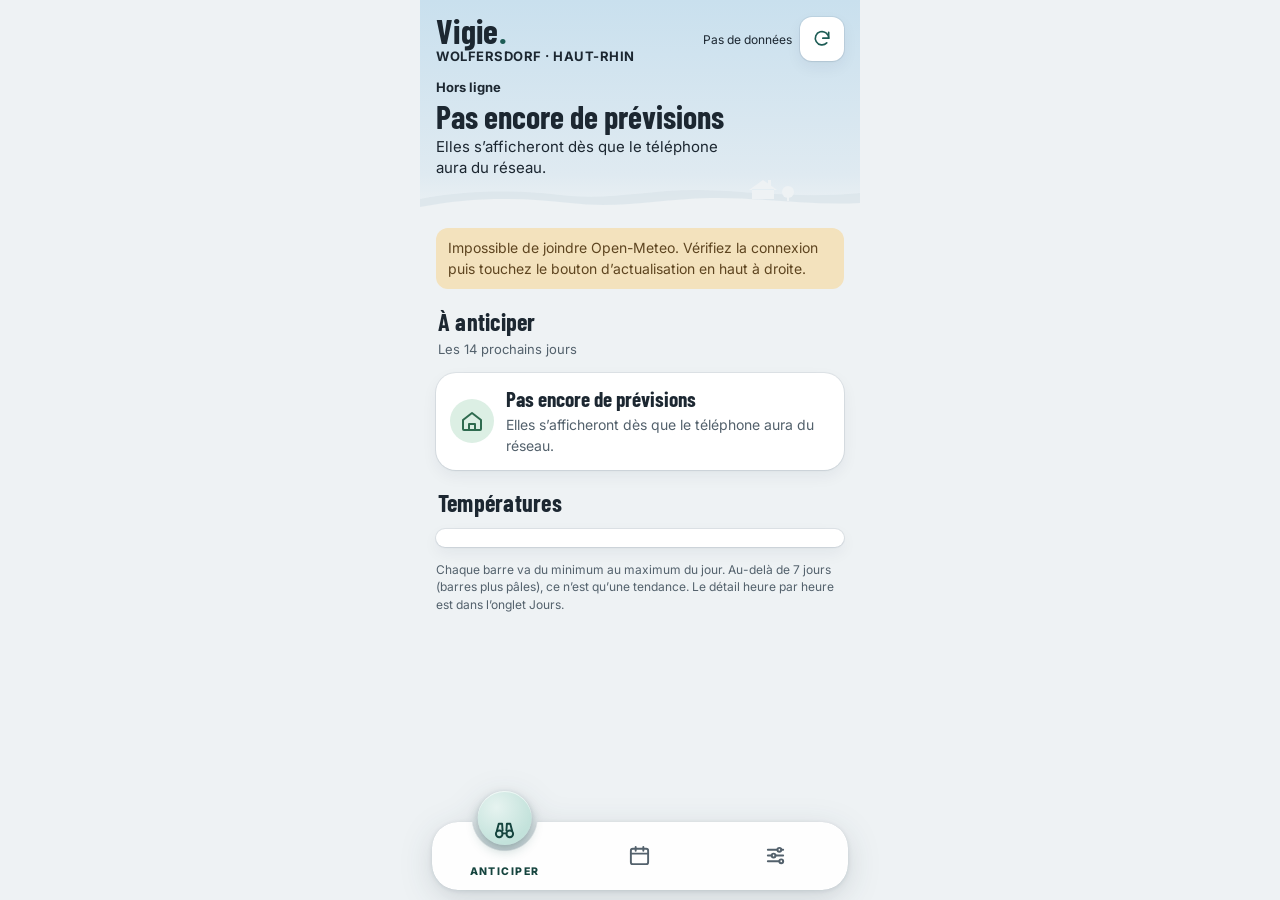
==== commit 956411ce: "Vigie 0.5.0 : toute l'app suit la météo du moment Teinte de la page selon l'ambiance et la températu" ====
--- a/index.html
+++ b/index.html
@@ -3,8 +3,8 @@
 <head>
 <meta charset="utf-8">
 <meta name="viewport" content="width=device-width, initial-scale=1, viewport-fit=cover">
-<meta name="vigie-version" content="0.4.0">
-<meta name="vigie-updated" content="2026-11-25">
+<meta name="vigie-version" content="0.5.0">
+<meta name="vigie-updated" content="2026-11-26">
 <meta name="theme-color" content="#d3e4ee" media="(prefers-color-scheme: light)">
 <meta name="theme-color" content="#0e151b" media="(prefers-color-scheme: dark)">
 <meta name="apple-mobile-web-app-capable" content="yes">
@@ -286,7 +286,7 @@
 .sky{position:relative;overflow:hidden;display:grid;gap:14px;
   margin:-16px calc(-1 * max(16px,env(safe-area-inset-right,0px))) -4px calc(-1 * max(16px,env(safe-area-inset-left,0px)));
   padding:calc(14px + env(safe-area-inset-top,0px)) max(16px,env(safe-area-inset-right,0px)) 40px max(16px,env(safe-area-inset-left,0px));
-  background:linear-gradient(180deg,var(--s1) 0,var(--s2) calc(100% - 44px),var(--bg) 100%);
+  background:linear-gradient(180deg,var(--s1) 0,var(--s2) calc(100% - 44px),var(--page) 100%);
   color:var(--ink);transition:--s1 .6s ease,--s2 .6s ease}
 .sky[data-onsky="light"]{--ink:#eef3f7;--muted:#c5d1db;--gold-d:#86d3c4}
 .sky[data-mood="calm"]{--k:var(--calm);--k-bg:var(--calm-bg)}
@@ -307,14 +307,14 @@
 .sky__title{margin:0;font:700 32px/1.02 var(--font-display);color:var(--ink);text-wrap:balance}
 .sky__sub{margin:0;font-size:15px;line-height:1.4;color:var(--ink);max-width:34ch}
 .sky__hills{position:absolute;left:0;right:0;bottom:-1px;width:100%;height:44px;z-index:0}
-.sky__hills path,.sky__hills circle{fill:var(--bg)}
+.sky__hills path,.sky__hills circle,.sky__hills rect{fill:var(--page);transition:fill .6s ease}
 .sky__hills .far{fill:var(--hill);opacity:.7}
 .sky__art{position:absolute;inset:0;z-index:0;pointer-events:none}
 .sky__art canvas{position:absolute;inset:0;width:100%;height:100%;transition:opacity .28s ease}
 /* Décor CSS : visible selon l'ambiance, fondu .5 s */
 .sky .fx{position:absolute;opacity:0;visibility:hidden;transition:opacity .5s ease,visibility 0s .5s}
 .sky .fx.on{opacity:var(--fx-op,1);visibility:visible;transition:opacity .5s ease}
-.sky .sun{right:-50px;top:-40px;width:170px;height:170px;border-radius:50%;--fx-op:var(--sun-op);background:radial-gradient(circle,var(--sun) 0 30%,transparent 31%),radial-gradient(circle,var(--sun) 0,transparent 68%)}
+.sky .sun{left:calc(var(--sx,calc(100% - 35px)) - 85px);top:calc(var(--sy,45px) - 85px);width:170px;height:170px;border-radius:50%;--fx-op:var(--sun-op);background:radial-gradient(circle,var(--sun) 0 30%,transparent 31%),radial-gradient(circle,var(--sun) 0,transparent 68%)}
 .sky .sun.on{animation:halo 6s ease-in-out infinite alternate}
 .sky .moon{left:52%;top:14px;width:30px;height:30px;border-radius:50%;background:radial-gradient(circle at 35% 35%,#f4f1e6,#d9d6cb 70%);box-shadow:0 0 18px 4px rgba(230,236,245,.18);--fx-op:.9}
 .sky .moon::after{content:"";position:absolute;inset:-2px -2px 0 9px;border-radius:50%;background:var(--s1);opacity:.85}
@@ -339,6 +339,44 @@
 /* Sélecteur d'ambiance pour les tests : visible seulement avec #ambiance dans l'adresse */
 .wxpick{display:flex;flex-wrap:wrap;gap:6px;margin-top:-4px}
 .wxpick .ds-chip{font-size:13px;padding:6px 12px}
+
+/* ===== 0.5.0 : toute la page vit avec la météo de l'instant ===== */
+/* Lavis : le fond de page (et la barre d'onglets, plus légèrement) prend une pointe de la couleur du temps qu'il fait
+   (--wash, posé par JS). Les cartes restent neutres : les couleurs d'alerte gardent tout leur contraste. */
+:root{--wash:var(--bg);--wash-amt:0%;--page:var(--bg);--chip:rgba(255,255,255,.72);--smoke:#9aa7b2}
+@media (prefers-color-scheme:dark){:root:not([data-theme="light"]){--chip:rgba(20,30,38,.72);--smoke:#6d7a86}}
+:root[data-theme="dark"]{--chip:rgba(20,30,38,.72);--smoke:#6d7a86}
+@supports (color:color-mix(in oklab,red,blue)){
+  :root{--wash-amt:9%;--page:color-mix(in oklab,var(--bg),var(--wash) var(--wash-amt))}
+  @media (prefers-color-scheme:dark){:root:not([data-theme="light"]){--wash-amt:12%}}
+  :root[data-theme="dark"]{--wash-amt:12%}
+  .ds-tabbar::after{background:color-mix(in oklab,var(--card),var(--wash) 6%);transition:background-color .6s ease}
+}
+body{background:var(--page);transition:background-color .6s ease}
+/* Moment de la journée : soleil plus chaud à l'aube et au coucher */
+.sky[data-phase="dawn"],.sky[data-phase="dusk"]{--sun:#ffd6a6}
+/* « Prochaines heures » : pastilles lisibles par-dessus les particules */
+.sky__soon{display:flex;flex-wrap:wrap;gap:6px;margin:6px 0 0;padding:0;list-style:none}
+.sky__soon:empty{display:none}
+.sky__soon li{display:inline-flex;align-items:center;gap:6px;padding:5px 11px 5px 8px;border-radius:var(--radius-pill);background:var(--chip);color:var(--ink);font:700 13px/1.25 var(--font-body);font-variant-numeric:tabular-nums;box-shadow:0 0 0 1px rgba(30,60,80,.08)}
+.sky[data-onsky="light"] .sky__soon li{background:rgba(10,18,28,.45)}
+.sky__soon svg{width:15px;height:15px;flex:none}
+.sky__soon [data-k="wind"] svg{color:var(--wind)}.sky__soon [data-k="cold"] svg{color:var(--cold)}
+.sky__soon [data-k="rain"] svg{color:var(--water)}.sky__soon [data-k="sun"] svg{color:var(--heat)}
+/* La maison vit aussi : fenêtres allumées la nuit, fumée de cheminée quand il fait froid, arbre qui plie au vent */
+.sky__hills{overflow:visible}
+.sky__hills .win{transition:fill .6s ease}
+.sky[data-night] .sky__hills .win{fill:#f3c76a}
+.sky__hills .smoke{fill:var(--smoke);opacity:0;transform-box:fill-box;transform-origin:center}
+.sky[data-smoke] .sky__hills .smoke{animation:smoke 4.2s ease-out infinite}
+.sky[data-smoke] .sky__hills .smoke.s2{animation-delay:2.1s}
+.sky__hills .tree{transform-box:fill-box;transform-origin:50% 100%}
+.sky[data-sway="1"] .sky__hills .tree{animation:sway 1.9s ease-in-out infinite alternate}
+.sky[data-sway="2"] .sky__hills .tree{animation:sway2 1.1s ease-in-out infinite alternate}
+@keyframes smoke{0%{opacity:0;transform:translate(0,0) scale(.6)}20%{opacity:.6}100%{opacity:0;transform:translate(var(--drift,3px),-15px) scale(1.9)}}
+@keyframes sway{from{transform:rotate(-3deg)}to{transform:rotate(4deg)}}
+@keyframes sway2{from{transform:rotate(-5deg)}to{transform:rotate(10deg)}}
+@media (prefers-reduced-motion:reduce){.sky[data-smoke] .sky__hills .smoke.s1{opacity:.45;transform:translateY(-5px) scale(1.2)}}
 
 /* Typo d'accent et cartes */
 .sec-title{font:700 24px/1.05 var(--font-display);letter-spacing:.01em}
@@ -404,12 +442,15 @@
       <p class="sky__kicker" id="skyKicker">Lecture du ciel…</p>
       <div class="sky__row"><span class="sky__ic" id="skyIc" aria-hidden="true"></span><p class="sky__title" id="skyTitle">Vigie</p></div>
       <p class="sky__sub" id="skySub">Gel, chaleur, vent et arrosage pour les 14 prochains jours.</p>
+      <ul class="sky__soon" id="skySoon" aria-label="Dans les prochaines heures"></ul>
     </div>
     <svg class="sky__hills" viewBox="0 0 440 44" preserveAspectRatio="xMidYMax slice" aria-hidden="true">
       <path class="far" d="M0 44V24C40 16 90 14 140 20C190 26 230 14 280 15C330 16 380 24 440 18V44Z"/>
       <path d="M0 44V32C50 22 100 22 150 28C200 34 240 24 290 23C340 22 390 31 440 28V44Z"/>
+      <circle class="smoke s1" cx="349.5" cy="2" r="2"/><circle class="smoke s2" cx="349.5" cy="2" r="2"/>
       <path d="M332 24h22v-10h-22zM329 15l14-10 14 10zM348 5h3v6h-3z"/>
-      <circle cx="368" cy="17" r="6"/><path d="M367 20h2v6h-2z"/>
+      <rect class="win" x="336" y="17" width="4" height="4"/><rect class="win" x="346" y="17" width="4" height="4"/>
+      <g class="tree"><circle cx="368" cy="17" r="6"/><path d="M367 20h2v6h-2z"/></g>
     </svg>
   </header>
 
@@ -537,7 +578,7 @@
 ## 3. Écrans
 
 - En-tête « ciel » (toutes les pages) : un pan de ciel au-dessus des collines et de la maison, avec deux rôles séparés.
-  - AMBIANCE = la météo à l'instant T : couleurs du ciel, nuages, soleil ou lune, étoiles, pluie, neige, brouillard, orage, traînées de vent, givre (détail en 3 bis). Ligne « Maintenant : pluie faible, 6 °C, rafales 35 km/h ».
+  - AMBIANCE = la météo à l'instant T : couleurs du ciel, nuages, soleil ou lune, étoiles, pluie, neige, brouillard, orage, traînées de vent, givre (détail en 3 bis). Ligne « Maintenant : pluie faible, 6 °C, rafales 35 km/h ». Depuis 0.5.0, toute la page suit (lavis du fond, nuit en sombre, moment de la journée, maison vivante) et des pastilles « prochaines heures » disent ce qui va changer d'ici 12 h.
   - MESSAGE = les alertes. Humeur du message = le premier épisode qui commence dans les 7 jours (gel, couper l'eau, chaleur, vent) ; sinon « arrosage » si une plante est à arroser aujourd'hui ; sinon « calme ». Contenu : « Maintenant » (température et rafales de l'heure), titre de l'épisode (même titre que la carte) avec son icône, une phrase « quand : quoi faire », le nombre d'autres alertes. Lu dans les épisodes et l'arrosage déjà calculés, aucune règle propre. Hors ligne sans données : « Pas encore de prévisions ».
 - Anticiper :
   - « 10 prochains jours » : grille 10 jours (les 3 derniers plus pâles = tendance) × Gel / Chaleur / Vent. Chaque case montre la valeur du jour (heures à venir pour aujourd'hui) : minimum (gel), maximum (chaleur), rafales max (vent). Couleur = pire niveau du jour pour ce critère, lu dans les alertes du jour (aucune règle propre) : gris = rien à signaler, teinte claire + « ! » = niveau 1 (vigilance), aplat foncé + « !! » = niveau 2 et plus (couper l'eau, canicule, fortes rafales, tempête). Chaque case a un aria-label complet ; la toucher ouvre l'onglet Jours avec ce jour déplié. Légende courte dessous.
@@ -556,7 +597,16 @@
   - Couches qui s'ajoutent à toute ambiance : rafales ≥ 40 km/h = traînées de vent ; `is_day` = 0 = version nocturne (lune et étoiles par ciel clair ou voilé) ; température ≤ 0 °C = givre discret dans les coins.
   - Table `WX_PALETTE` [haut, bas, nuages] : jour en thème clair, jour en thème sombre (désaturé), nuit (tous thèmes ; en thème clair le texte du ciel passe en clair). Le thème sombre système reste prioritaire. Contraste du texte ≥ 6,8:1 sur chaque fond et sur les nuages (vérifié par calcul).
   - Décor CSS (fondu 0,5 s) : soleil, lune, 3 nuages qui dérivent, 2 bandes de brume qui ondulent. Un seul canvas (~30 images/s, en pause si la page est cachée, le ciel hors écran ou le mouvement réduit) : pluie 25 / 50 / 80 gouttes selon l'intensité, bruine et neige 18 / 28 / 40, étoiles 30, traînées de vent 6, éclair = un halo doux (opacité ≤ 0,22), au plus un toutes les 8 à 14 s, jamais de clignotement. Couleurs du ciel en fondu 0,6 s (`@property --s1/--s2`), canvas en fondu ~0,55 s. Avec `prefers-reduced-motion` : une image fixe de l'ambiance.
-  - Tests : `#ambiance` dans l'adresse affiche sous le ciel des boutons Auto / Soleil / Nuages / Pluie / Orage / Neige / Brouillard / Vent / Nuit (Vent et Nuit se cumulent aux autres). `window.VIGIE_FORCE_WX` (objet `current` partiel) est fusionné au rendu. `make_tests.py` met le `current` réel dans test-real et une neige faible par vent modéré à -1 °C dans test-synth.
+  - Tests : `#ambiance` dans l'adresse affiche sous le ciel des boutons Auto / Soleil / Nuages / Pluie / Orage / Neige / Brouillard / Vent / Nuit / Aube / Coucher / Froid (-7 °C) / Chaud (33 °C) ; Vent, Nuit, Aube, Coucher, Froid et Chaud se cumulent aux autres (Aube et Coucher, Froid et Chaud s'excluent). `window.VIGIE_FORCE_WX` (objet `current` partiel) est fusionné au rendu ; `window.VIGIE_FORCE_NOW` (« AAAA-MM-JJTHH:MM ») fixe l'horloge de l'ambiance seulement (moment de la journée, soleil, prochaines heures), jamais celle des alertes. `make_tests.py` crée test-real, test-synth (neige faible à -1 °C) et une page par ambiance : test-dawn, test-dusk, test-night, test-sun, test-hot, test-rain, test-storm, test-snow, test-fog.
+- Toute la page vit avec la météo (0.5.0) :
+  - Lavis : le fond de page prend 9 % (12 % en sombre) d'une teinte du temps qu'il fait (`WASH` : soleil doré, voilé paille, couvert gris bleu, brouillard gris, bruine et pluie ardoise, orage ardoise foncée, neige bleu glace ; nuit : bleu nuit), elle-même tirée vers le bleu par le froid (de 4 °C à -10 °C) et vers l'ambre par la chaleur (de 22 °C à 34 °C). La barre d'onglets en prend 6 %. Cartes, valeurs et couleurs d'alerte ne bougent pas : l'alerte prime toujours. Fondu 0,6 s. Sans `color-mix` (vieux navigateur), fond d'origine. Contraste du texte secondaire sur le fond lavé ≥ 4,9:1 en clair et ≥ 7:1 en sombre dans les cas extrêmes, texte du ciel ≥ 7,2:1 (clair) et ≥ 5,3:1 (sombre) à l’aube, au coucher et par froid ou chaleur extrêmes (vérifié par calcul).
+  - Moment de la journée : lever et coucher du soleil (`daily.sunrise/sunset`). Aube = 40 min avant le lever → 50 min après ; coucher = 50 min avant → 40 min après. Le ciel se teinte (lavande en haut, pêche en bas ; 60 % par ciel clair, 20 % sous les nuages) et le soleil devient plus chaud. Le soleil glisse de gauche (lever) à droite (coucher), haut à midi, et passe derrière les collines aux extrémités.
+  - Nuit = thème sombre automatique : `is_day` = 0 (ou, sans `current`, hors des heures de soleil) pose `data-theme="dark"`, retiré au jour. Un thème posé explicitement n'est pas touché.
+  - Température : bas du ciel bleuté par grand froid, ambré par forte chaleur (jusqu'à 40 %).
+  - Barre d'état du téléphone (`theme-color`) = couleur du haut du ciel.
+  - Maison : fenêtres allumées la nuit, fumée de cheminée à 8 °C et moins (penchée par vent), arbre qui plie dès les rafales `gust` (40) et plus fort dès `strong` (60). Animations CSS seules ; mouvement réduit : arbre immobile, fumée figée.
+  - « Prochaines heures » (pastilles sous le message, au plus 3, dans l'ordre) : sur 12 h de données horaires (`weather_code`, `precipitation` ajoutés à `hourly`) : « Pluie / Bruine / Neige / Orage possible vers 15 h » s'il ne tombe rien, « Fin de la pluie vers 16 h » s'il pleut (2 h sèches de suite) ; « Rafales 52 km/h dès 18 h » si les rafales passent `gust`, « Le vent retombe vers 21 h » si elles repassent dessous 2 h de suite ; « Gel dès 2 h » / « Dégel vers 11 h » au passage de 0 °C ; « Lever / Coucher du soleil à 7 h 52 » pendant l’aube ou le coucher, en dernier et seulement s’il n’y a qu’une autre pastille au plus. Rien ne change : pas de pastille. Affichage seulement, aucune règle d'alerte.
+  - Écartés : gouttes qui ruissellent sur les cartes et cartes qui frémissent par rafales (du mouvement sur les alertes gêne la lecture d'un coup d'œil) ; teinter les cartes (les couleurs d'alerte doivent rester seules à signifier quelque chose) ; un second canvas (batterie).
 - Mouvements : entrée des cartes, de la grille et des barres du graphique au premier affichage seulement (≤ 0,3 s, léger décalage), ouverture d'un jour, jauges d'arrosage qui se remplissent, retour au toucher (0,12 s), bouton d'actualisation qui tourne pendant le chargement, page qui apparaît au changement d'onglet (0,2 s). Bascule d'onglet : 0,26 s sans rebond, à ne pas rallonger. Tout est coupé avec `prefers-reduced-motion`. Le contenu reste visible si une animation ne joue pas.
 - Icône de l'onglet Anticiper : des jumelles.
 
@@ -565,8 +615,8 @@
 - Une seule page HTML, aucune dépendance. API : `api.open-meteo.com/v1/forecast` (gratuite, sans clé, usage non commercial).
 - Dernières prévisions gardées dans localStorage : l'app s'ouvre hors ligne avec un bandeau qui donne leur âge.
 - Rafraîchissement à l'ouverture et au retour sur l'app si les données ont plus d'une heure.
-- Un artefact claude.ai ne peut pas appeler d'API externe : la page est hébergée sur GitHub Pages (repo damienburglin-cyber/Freeze) et s'ajoute à l'écran d'accueil (manifest.webmanifest, icônes, sw.js pour l'ouverture hors ligne).
-- Source : `src/template.html` + `src/ds.css`, assemblés par `python3 src/build.py` en `index.html`. `python3 src/make_tests.py` crée deux pages de test hors ligne (non versionnées).
+- Un artefact claude.ai ne peut pas appeler d'API externe : la page est hébergée sur GitHub Pages (repo damienburglin-cyber/Vigie, https://damienburglin-cyber.github.io/Vigie/) et s'ajoute à l'écran d'accueil (manifest.webmanifest, icônes, sw.js pour l'ouverture hors ligne).
+- Source : `src/template.html` + `src/ds.css`, assemblés par `python3 src/build.py` en `index.html`. `python3 src/make_tests.py` crée des pages de test hors ligne (non versionnées, voir 3 bis).
 
 ## 4 bis. Notifications (sans ouvrir l'app)
 
@@ -581,6 +631,7 @@
 ## 5. Décisions ouvertes
 
 - Orientation des façades : pour dire quel côté fermer selon l'heure du soleil.
+- Nuit = thème sombre automatique (0.5.0) : à garder si Damien préfère un thème clair fixe la nuit, il faudra un réglage.
 
 ## 6. Journal
 
@@ -594,6 +645,7 @@
 - 0.3.0 · 25/11/2026 · nouveau thème « vigie » : en-tête ciel qui reflète l'état du moment (calme, gel, couper l'eau, chaleur, vent, arrosage) avec décor animé discret, papier froid et accent vert sapin, Barlow Condensed pour les titres et chiffres, jumelles pour Anticiper, sombre « nuit » retravaillé, animations courtes (cartes, grille, graphique, jours, jauges, toucher, actualisation). Règles de calcul, seuils et arrosage inchangés.
 - 0.3.1 · 25/11/2026 · notifications ntfy matin et soir via GitHub Actions (anticipation à 7 jours, rappels du jour, arrosage en saison).
 - 0.4.0 · 26/11/2026 · le ciel suit la météo à l'instant T (soleil, nuages, couvert, brouillard, bruine, pluie, neige, orage, vent, nuit, givre), animé et en fondu ; le message reste piloté par les alertes ; ligne « Maintenant » en mots ; sélecteur d'ambiance `#ambiance` pour les tests. Règles, seuils, arrosage et notifications inchangés.
+- 0.5.0 · 26/11/2026 · toute la page vit avec la météo de l'instant : fond et barre d'onglets lavés de la couleur du temps et de la température, aube et coucher d'après le vrai lever et coucher du soleil, soleil qui suit sa course, nuit en thème sombre automatique, barre d'état du téléphone à la couleur du ciel, maison vivante (fenêtres la nuit, cheminée par froid, arbre au vent), pastilles « prochaines heures » (pluie, fin de pluie, rafales, vent qui retombe, gel, dégel, lever et coucher). Données ajoutées : `hourly.weather_code`, `hourly.precipitation`, `daily.sunset`. Règles, seuils, arrosage et notifications inchangés.
 </script>
 
 <script>
@@ -887,7 +939,7 @@
     day: { clear: ["#b6d8f0", "#d7e9f5", "rgba(255,255,255,.8)"], partly: ["#c4d9ea", "#dce8f1", "rgba(255,255,255,.8)"], cloudy: ["#cad3db", "#dfe5ea", "#eef2f5"],
       fog: ["#d9dfe3", "#e8ecee", "#eef2f5"], drizzle: ["#c0ccd6", "#dae2e8", "#a9b5c0"], rain: ["#b3c1cd", "#d3dce4", "#a3b0bc"], storm: ["#a4afbd", "#cbd3db", "#8f9aa8"],
       snow: ["#dbe4ec", "#ecf1f4", "#f4f7f9"], neutral: ["#c9e0ee", "#dfeaf1", "rgba(255,255,255,.8)"] },
-    dusk: { clear: ["#1f4466", "#16293b", "#3b4a59"], partly: ["#233c55", "#172636", "#3b4a59"], cloudy: ["#2a3540", "#1a232c", "#3b4a59"],
+    dayDark: { clear: ["#1f4466", "#16293b", "#3b4a59"], partly: ["#233c55", "#172636", "#3b4a59"], cloudy: ["#2a3540", "#1a232c", "#3b4a59"],
       fog: ["#323b42", "#1e262d", "#3b4a59"], drizzle: ["#263442", "#18222c", "#3b4a59"], rain: ["#22303e", "#161f29", "#36434f"], storm: ["#1d2432", "#131923", "#323c49"],
       snow: ["#2c3a48", "#1b2631", "#46525e"], neutral: ["#18304a", "#122030", "#3b4a59"] },
     night: { clear: ["#0d1a2e", "#172a42", "#2b3644"], partly: ["#131f30", "#1d2c3e", "#2b3644"], cloudy: ["#1b222b", "#252e38", "#2b3644"],
@@ -895,39 +947,137 @@
       snow: ["#1d2631", "#2b3744", "#3a4552"], neutral: ["#13233a", "#1f3550", "#2b3644"] }
   };
   const WX_PICK = [["auto", "Auto", {}], ["sun", "Soleil", { weather_code: 0, precipitation: 0 }], ["clouds", "Nuages", { weather_code: 3, precipitation: 0 }],
-    ["rain", "Pluie", { weather_code: 63, precipitation: 1.6 }], ["storm", "Orage", { weather_code: 95, precipitation: 4 }], ["snow", "Neige", { weather_code: 73, precipitation: 0.8, temperature_2m: -2 }],
-    ["fog", "Brouillard", { weather_code: 45, precipitation: 0 }], ["wind", "Vent", { wind_gusts_10m: 62 }], ["night", "Nuit", { is_day: 0 }]];
+    ["rain", "Pluie", { weather_code: 63, precipitation: 1.6 }], ["storm", "Orage", { weather_code: 95, precipitation: 4 }], ["snow", "Neige", { weather_code: 73, precipitation: 0.8 }],
+    ["fog", "Brouillard", { weather_code: 45, precipitation: 0 }], ["wind", "Vent", { wind_gusts_10m: 62 }], ["night", "Nuit", { is_day: 0 }],
+    ["dawn", "Aube", { _phase: "dawn" }], ["dusk", "Coucher", { _phase: "dusk" }], ["cold", "Froid", { temperature_2m: -7 }], ["hot", "Chaud", { temperature_2m: 33 }]];
+  const PICK_TOGGLES = ["wind", "night", "dawn", "dusk", "cold", "hot"], PICK_KEEP = ["wind_gusts_10m", "is_day", "_phase", "temperature_2m"];
   let pickWx = {}; // ambiance forcée par le sélecteur de test (#ambiance)
   const isDark = () => { const t = document.documentElement.dataset.theme; return t === "dark" || (t !== "light" && matchMedia("(prefers-color-scheme: dark)").matches); };
+
+  /* Horloge de l'ambiance (window.VIGIE_FORCE_NOW pour les pages de test ; les règles d'alerte gardent l'heure réelle) */
+  const pad2 = n => String(n).padStart(2, "0");
+  const clock = () => window.VIGIE_FORCE_NOW ? new Date(window.VIGIE_FORCE_NOW) : new Date();
+  const ymd = d => d.getFullYear() + "-" + pad2(d.getMonth() + 1) + "-" + pad2(d.getDate());
+  const hm = d => d.getHours() + " h " + pad2(d.getMinutes());
+  const clamp01 = v => Math.max(0, Math.min(1, v));
+  const hex3 = x => [1, 3, 5].map(i => parseInt(x.slice(i, i + 2), 16));
+  const mixHex = (a, b, t) => { if (!/^#[0-9a-f]{6}$/i.test(a) || !/^#[0-9a-f]{6}$/i.test(b)) return a; const A = hex3(a), B = hex3(b);
+    return "#" + A.map((v, i) => pad2(Math.round(v + (B[i] - v) * t).toString(16))).join(""); };
+
+  // Moment de la journée d'après lever et coucher du soleil (Open-Meteo daily) : aube = lever −40 min → +50 min, coucher = coucher −50 min → +40 min
+  function dayPhase(forced) {
+    if (forced === "dawn") return { phase: "dawn", frac: 0.02 };
+    if (forced === "dusk") return { phase: "dusk", frac: 0.98 };
+    const D = DATA && DATA.daily; if (!D || !D.sunrise || !D.sunset) return null;
+    const now = clock(), i = D.time.indexOf(ymd(now)); if (i < 0 || !D.sunrise[i] || !D.sunset[i]) return null;
+    const rise = new Date(D.sunrise[i]), set = new Date(D.sunset[i]), t = now.getTime(), m = 6e4;
+    const phase = t < rise - 40 * m || t > set.getTime() + 40 * m ? "night" : t < rise.getTime() + 50 * m ? "dawn" : t > set - 50 * m ? "dusk" : "day";
+    return { phase, frac: (t - rise) / (set - rise), rise, set };
+  }
 
   function currentWx() {
     let c = null;
     if (DATA && DATA.current && DATA.current.time) {
-      const age = (Date.now() - new Date(DATA.current.time).getTime()) / 36e5;
-      if (age < 3) c = Object.assign({}, DATA.current);
-    }
-    if (!c && DATA && DATA.hourly) { // repli : l'heure courante des données horaires (pas de code météo → ciel neutre)
-      const H = DATA.hourly, i = H.time.indexOf(todayStr() + "T" + String(new Date().getHours()).padStart(2, "0") + ":00");
-      if (i >= 0) c = { temperature_2m: H.temperature_2m[i], wind_gusts_10m: H.wind_gusts_10m[i], wind_speed_10m: H.wind_speed_10m[i] };
+      const age = (clock().getTime() - new Date(DATA.current.time).getTime()) / 36e5;
+      if (age < 3 && age > -3) c = Object.assign({}, DATA.current);
+    }
+    if (!c && DATA && DATA.hourly) { // repli : l'heure courante des données horaires
+      const H = DATA.hourly, now = clock(), i = H.time.indexOf(ymd(now) + "T" + pad2(now.getHours()) + ":00");
+      if (i >= 0) c = { temperature_2m: H.temperature_2m[i], wind_gusts_10m: H.wind_gusts_10m[i], wind_speed_10m: H.wind_speed_10m[i],
+        weather_code: H.weather_code ? H.weather_code[i] : undefined, precipitation: H.precipitation ? H.precipitation[i] : undefined };
     }
     c = Object.assign(c || {}, window.VIGIE_FORCE_WX || {}, pickWx);
     const code = c.weather_code, w = WMO[code], kind = w ? w[0] : "neutral", p = +c.precipitation || 0;
     const lvl = ["drizzle", "rain", "snow", "storm"].includes(kind) ? Math.max(p >= 2.5 ? 3 : p >= 0.5 ? 2 : p > 0 ? 1 : 0, CODE_LEVEL[code] || 1) : 0;
-    return { kind, lvl, words: w ? w[1] : "", t: c.temperature_2m, g: c.wind_gusts_10m,
-      night: c.is_day === 0, windy: c.wind_gusts_10m >= 40, frost: c.temperature_2m != null && c.temperature_2m <= 0 };
+    const ph = dayPhase(c._phase);
+    const night = c.is_day === 0 || (c.is_day == null && !!ph && ph.phase === "night");
+    // Aube et coucher débordent sur la nuit (avant le lever, après le coucher) : la phase « nuit » ne vaut que hors de ces fenêtres
+    const phase = ph && (ph.phase === "dawn" || ph.phase === "dusk") ? ph.phase : night ? "night" : "day";
+    return { kind, lvl, words: w ? w[1] : "", t: c.temperature_2m, g: c.wind_gusts_10m, ph, phase, night,
+      windy: c.wind_gusts_10m >= S.gust, strong: c.wind_gusts_10m >= S.strong, frost: c.temperature_2m != null && c.temperature_2m <= 0 };
+  }
+
+  // Lavis de la page : teinte du temps qu'il fait, puis de la température (froid bleuté, chaleur ambrée)
+  const WASH = { clear: "#f2c45e", partly: "#e3cd92", cloudy: "#8e9cab", fog: "#b4bcc3", drizzle: "#7590a8", rain: "#5f7f9c", storm: "#4a566b", snow: "#a6c4e0", neutral: null };
+  const coldW = t => t == null ? 0 : clamp01((4 - t) / 14);   // 4 °C → 0, -10 °C → 1
+  const hotW = t => t == null ? 0 : clamp01((t - 22) / 12);   // 22 °C → 0, 34 °C → 1
+  function washOf(wx) {
+    let w = WASH[wx.kind];
+    if (wx.night) w = mixHex(w || "#2f4a78", "#2f4a78", 0.6);
+    const c = coldW(wx.t), h = hotW(wx.t);
+    if (c) w = mixHex(w || "#5b9bd5", "#5b9bd5", 0.8 * c);
+    if (h) w = mixHex(w || "#f08a3c", "#f08a3c", 0.8 * h);
+    return w;
+  }
+  // Teintes d'aube et de coucher [haut, bas] sur ciel clair (jour) ou sombre (nuit, thème sombre)
+  const TWILIGHT = { light: { dawn: ["#cfc8e6", "#f8d2b0"], dusk: ["#d8c3dc", "#f6c49e"] }, dark: { dawn: ["#2c2b4c", "#4e3340"], dusk: ["#3a2b48", "#5a3436"] } };
+
+  /* Prochaines heures (12 h) : ce qui va changer dehors. Affichage seulement, aucune règle d'alerte. */
+  const SOON_IC = { rain: "water", cold: "cold", wind: "wind", calm: "wind", sun: "heat" };
+  function soonEvents(wx) {
+    const H = DATA && DATA.hourly; if (!H) return [];
+    const now = clock(), i0 = H.time.indexOf(ymd(now) + "T" + pad2(now.getHours()) + ":00"); if (i0 < 0) return [];
+    const end = Math.min(H.time.length, i0 + 13), out = [], code = H.weather_code, pr = H.precipitation, G = H.wind_gusts_10m, T = H.temperature_2m;
+    const hr = i => +H.time[i].slice(11, 13) + " h";
+    const wet = i => (pr && pr[i] != null && pr[i] >= 0.2) || (code && code[i] >= 51);
+    const what = i => { const c = code ? code[i] : null;
+      return c >= 95 ? "Orage possible" : (c >= 71 && c <= 77) || c === 85 || c === 86 || (c == null && T[i] <= 0.5) ? "Neige" : c >= 51 && c <= 57 ? "Bruine" : "Pluie"; };
+    if (pr || code) {
+      if (!wx.lvl) { for (let i = i0 + 1; i < end; i++) if (wet(i)) { const k = what(i); out.push({ i, k: k === "Neige" ? "cold" : "rain", txt: k + " vers " + hr(i) }); break; } }
+      else { for (let i = i0 + 1; i < end - 1; i++) if (!wet(i) && !wet(i + 1)) { out.push({ i, k: "rain", txt: (wx.kind === "snow" ? "Fin de la neige" : "Fin de la pluie") + " vers " + hr(i) }); break; } }
+    }
+    if (wx.g != null && G) {
+      if (wx.g < S.gust) { for (let i = i0 + 1; i < end; i++) if (G[i] >= S.gust) { out.push({ i, k: "wind", txt: "Rafales " + r0(Math.max(...G.slice(i, end))) + " km/h dès " + hr(i) }); break; } }
+      else { for (let i = i0 + 1; i < end - 1; i++) if (G[i] < S.gust && G[i + 1] < S.gust) { out.push({ i, k: "calm", txt: "Le vent retombe vers " + hr(i) }); break; } }
+    }
+    if (wx.t != null && T) {
+      if (wx.t > 0) { for (let i = i0 + 1; i < end; i++) if (T[i] <= 0) { out.push({ i, k: "cold", txt: "Gel dès " + hr(i) }); break; } }
+      else { for (let i = i0 + 1; i < end; i++) if (T[i] > 0.5) { out.push({ i, k: "cold", txt: "Dégel vers " + hr(i) }); break; } }
+    }
+    out.sort((a, b) => a.i - b.i);
+    // Lever / coucher : pour le plaisir, seulement s'il reste de la place (au plus une autre pastille)
+    const ph = wx.ph;
+    if (out.length <= 1 && ph && ph.rise && ph.phase === "dawn" && now < ph.rise) out.push({ k: "sun", txt: "Lever du soleil à " + hm(ph.rise) });
+    if (out.length <= 1 && ph && ph.set && ph.phase === "dusk" && now < ph.set) out.push({ k: "sun", txt: "Coucher du soleil à " + hm(ph.set) });
+    return out.slice(0, 3);
+  }
+  function renderSoon(wx) {
+    const ul = $("skySoon"), ev = soonEvents(wx); ul.textContent = "";
+    ev.forEach(e => { const li = el("li", { "data-k": e.k }); li.innerHTML = ICONS[SOON_IC[e.k]]; li.append(el("span", { text: e.txt })); ul.append(li); });
   }
 
   let lastWxKey = "";
   function applyAmbiance() {
-    const sky = $("sky"), wx = currentWx(), dark = isDark();
-    const set = wx.night ? "night" : dark ? "dusk" : "day";
-    const [s1, s2, cloud] = WX_PALETTE[set][wx.kind];
+    const sky = $("sky"), root = document.documentElement, wx = currentWx();
+    // Nuit = thème sombre automatique (sauf si un thème a été posé explicitement)
+    if (wx.night) { if (!root.dataset.theme) { root.dataset.theme = "dark"; root.dataset.autoTheme = ""; } }
+    else if ("autoTheme" in root.dataset) { delete root.dataset.theme; delete root.dataset.autoTheme; }
+    const dark = isDark();
+    const set = wx.night ? "night" : dark ? "dayDark" : "day";
+    let [s1, s2, cloud] = WX_PALETTE[set][wx.kind];
+    // Aube / coucher : franc par ciel clair, simple nuance sous les nuages
+    if (wx.phase === "dawn" || wx.phase === "dusk") {
+      const tw = TWILIGHT[set === "day" ? "light" : "dark"][wx.phase], a = ["clear", "partly", "neutral"].includes(wx.kind) ? 0.6 : 0.2;
+      s1 = mixHex(s1, tw[0], a); s2 = mixHex(s2, tw[1], a);
+    }
+    // Température : bas du ciel bleuté par grand froid, ambré par forte chaleur
+    const cw = coldW(wx.t), hw = hotW(wx.t), lightSky = set === "day";
+    if (cw) s2 = mixHex(s2, lightSky ? "#b9d3ee" : "#1d3552", 0.4 * cw);
+    if (hw) s2 = mixHex(s2, lightSky ? "#f6c58a" : "#4a3426", 0.4 * hw);
     sky.style.setProperty("--s1", s1); sky.style.setProperty("--s2", s2); sky.style.setProperty("--cloud", cloud);
-    sky.dataset.wx = wx.kind; sky.dataset.onsky = wx.night && !dark ? "light" : "";
-    if (wx.night) sky.dataset.night = ""; else delete sky.dataset.night;
-    if (wx.frost) sky.dataset.frost = ""; else delete sky.dataset.frost;
+    const wash = washOf(wx);
+    if (wash) root.style.setProperty("--wash", wash); else root.style.removeProperty("--wash");
+    document.querySelectorAll('meta[name="theme-color"]').forEach(m => m.setAttribute("content", s1));
+    sky.dataset.wx = wx.kind; sky.dataset.phase = wx.phase; sky.dataset.onsky = wx.night && !dark ? "light" : "";
+    const flag = (k, v) => { if (v) sky.dataset[k] = v === true ? "" : v; else delete sky.dataset[k]; };
+    flag("night", wx.night); flag("frost", wx.frost); flag("smoke", wx.t != null && wx.t <= 8);
+    flag("sway", wx.strong ? "2" : wx.windy ? "1" : "");
+    sky.style.setProperty("--drift", wx.windy ? "12px" : "3px");
+    // Soleil : se lève à gauche, haut à midi, se couche à droite derrière les collines
+    if (wx.ph && !wx.night) { const f = clamp01(wx.ph.frac); sky.style.setProperty("--sx", (8 + 84 * f).toFixed(1) + "%"); sky.style.setProperty("--sy", (78 - 70 * Math.sin(Math.PI * f)).toFixed(1) + "%"); }
+    else { sky.style.removeProperty("--sx"); sky.style.removeProperty("--sy"); }
+    const cloudy = ["cloudy", "drizzle", "rain", "storm", "snow"].includes(wx.kind);
     const on = (sel, v) => sky.querySelectorAll(sel).forEach(n => n.classList.toggle("on", !!v));
-    const cloudy = ["cloudy", "drizzle", "rain", "storm", "snow"].includes(wx.kind);
     on(".sun", !wx.night && (wx.kind === "clear" || wx.kind === "partly"));
     on(".moon", wx.night && ["clear", "partly", "neutral"].includes(wx.kind));
     on(".fog", wx.kind === "fog");
@@ -939,6 +1089,7 @@
     if (wx.t != null) bits.push(r0(wx.t) + " °C");
     if (wx.g != null) bits.push("rafales " + r0(wx.g) + " km/h");
     if (bits.length) $("skyKicker").textContent = "Maintenant : " + bits.join(", ");
+    renderSoon(wx);
     const key = [wx.kind, wx.lvl, wx.night, wx.windy, dark].join("|");
     if (key !== lastWxKey) { lastWxKey = key; skyFx.set(wx, set); }
   }
@@ -1037,11 +1188,15 @@
     WX_PICK.forEach(([id, label, obj]) => {
       const b = el("button", { type: "button", class: "ds-chip", "data-id": id, "aria-pressed": "false", text: label });
       b.addEventListener("click", () => {
-        const toggle = id === "wind" || id === "night";
+        const toggle = PICK_TOGGLES.includes(id);
         if (id === "auto") pickWx = {};
         else if (toggle && b.getAttribute("aria-pressed") === "true") Object.keys(obj).forEach(k => delete pickWx[k]);
-        else if (toggle) Object.assign(pickWx, obj);
-        else { const keep = {}; ["wind_gusts_10m", "is_day"].forEach(k => { if (k in pickWx) keep[k] = pickWx[k]; }); pickWx = Object.assign(keep, obj); }
+        else if (toggle) { // Aube / Coucher et Froid / Chaud s'excluent deux à deux
+          const rival = { dawn: "dusk", dusk: "dawn", cold: "hot", hot: "cold" }[id];
+          if (rival) Object.keys(WX_PICK.find(w => w[0] === rival)[2]).forEach(k => delete pickWx[k]);
+          Object.assign(pickWx, obj);
+        }
+        else { const keep = {}; PICK_KEEP.forEach(k => { if (k in pickWx) keep[k] = pickWx[k]; }); pickWx = Object.assign(keep, obj); }
         sync(); applyAmbiance();
       });
       box.append(b);
@@ -1229,7 +1384,7 @@
     if (loading) return; loading = true;
     $("reload").disabled = true;
     const url = "https://api.open-meteo.com/v1/forecast?latitude=" + LAT + "&longitude=" + LON +
-      "&hourly=temperature_2m,apparent_temperature,wind_speed_10m,wind_gusts_10m&daily=precipitation_sum,et0_fao_evapotranspiration,sunrise&past_days=14&timezone=Europe%2FParis&forecast_days=14" +
+      "&hourly=temperature_2m,apparent_temperature,wind_speed_10m,wind_gusts_10m,weather_code,precipitation&daily=precipitation_sum,et0_fao_evapotranspiration,sunrise,sunset&past_days=14&timezone=Europe%2FParis&forecast_days=14" +
       "&current=temperature_2m,apparent_temperature,weather_code,cloud_cover,precipitation,rain,showers,snowfall,wind_speed_10m,wind_gusts_10m,is_day";
     try {
       const ctrl = new AbortController(); const timer = setTimeout(() => ctrl.abort(), 12000);
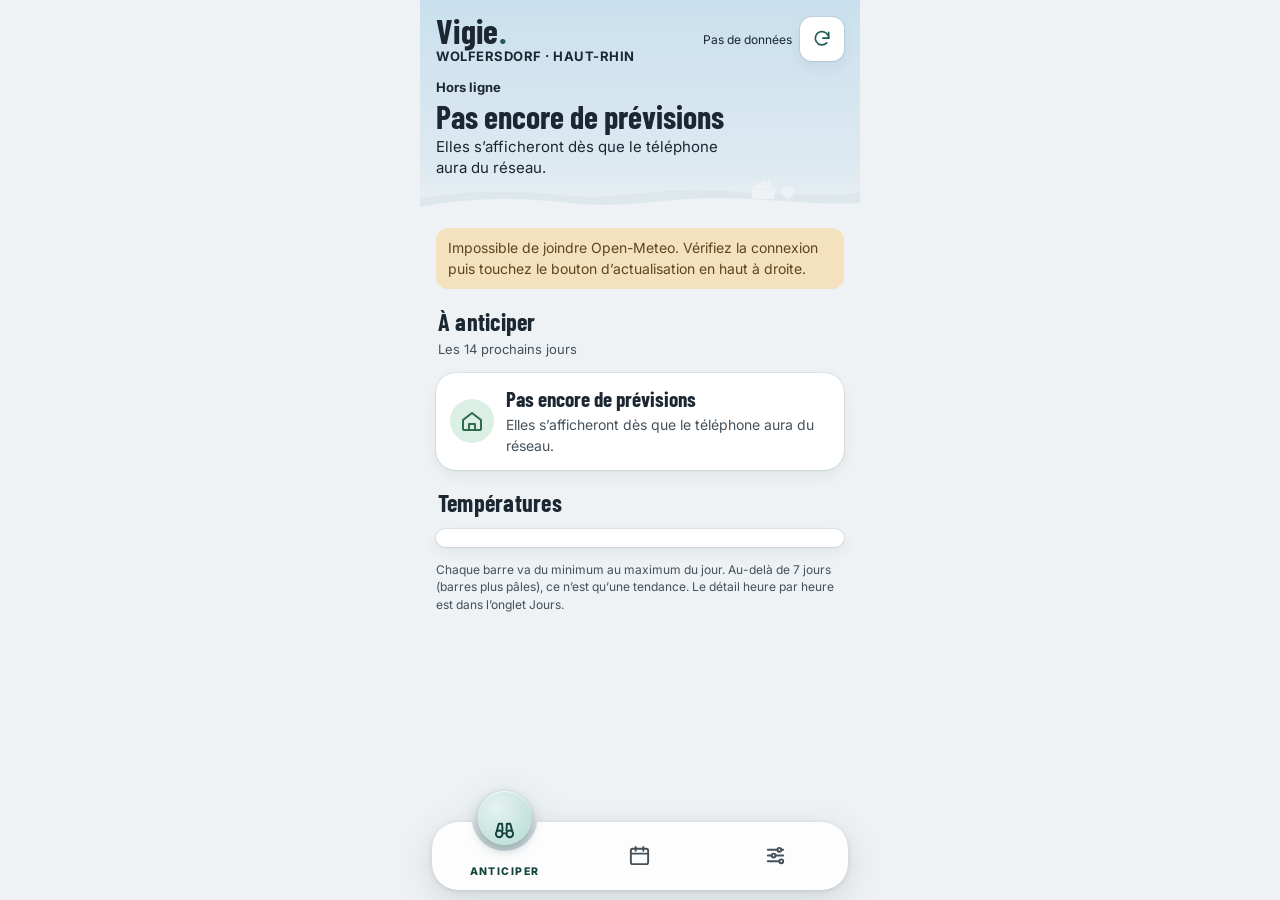
==== commit 2824e188: "Vigie 0.5.1 : fond de page plus marqué par la météo Lavis 22 % (20 % en sombre), barre d'onglets 12 " ====
--- a/index.html
+++ b/index.html
@@ -3,7 +3,7 @@
 <head>
 <meta charset="utf-8">
 <meta name="viewport" content="width=device-width, initial-scale=1, viewport-fit=cover">
-<meta name="vigie-version" content="0.5.0">
+<meta name="vigie-version" content="0.5.1">
 <meta name="vigie-updated" content="2026-11-26">
 <meta name="theme-color" content="#d3e4ee" media="(prefers-color-scheme: light)">
 <meta name="theme-color" content="#0e151b" media="(prefers-color-scheme: dark)">
@@ -132,7 +132,7 @@
 @media (prefers-reduced-motion:reduce){.toast{transition:none}}
 
 /* --- Vigie : tokens propres + thème sombre --- */
-:root{--cold:#3f6f97;--cold-bg:#e3edf5;--cut:#8e3b46;--cut-bg:#f5e1e3;--heat:#a24f22;--heat-bg:#f8e6d8;--wind:#6d4a80;--wind-bg:#ece2f1;--calm:#2f6b4f;--calm-bg:#dcefe4;--grid:#dbe3e8;--bg:#eef2f4;--panel:#f7f9fa;--panel2:#e6edf1;--card:#ffffff;--card2:#f4f7f9;--track:#dde5ea;--edge:#d3dce2;--ink:#1c2731;--muted:#53616c;--gold:#4f9d8e;--gold-d:#1d5c55;--gold2:#a9d6cc;--green-d:#1d5c55;--sage-100:#e6f3f0;--sage-200:#c3e2db;--sage-900:#15443e;--field:#ffffff;--placeholder:#7a8892;--shadow-relief:0 1px 2px rgba(20,40,60,.06),0 8px 24px rgba(20,40,60,.07);--shadow-card:0 0 0 1px rgba(30,60,80,.08),0 1px 2px rgba(20,40,60,.05),0 6px 16px rgba(20,40,60,.06);--shadow-inset:inset 0 0 0 1px rgba(30,60,80,.10),inset 0 1px 3px rgba(20,40,60,.05);--font-display:"Barlow Condensed","Arial Narrow",system-ui,sans-serif;--sun:#fff2c9;--sun-op:.8;--hill:#dbe4ea}
+:root{--cold:#3f6f97;--cold-bg:#e3edf5;--cut:#8e3b46;--cut-bg:#f5e1e3;--heat:#a24f22;--heat-bg:#f8e6d8;--wind:#6d4a80;--wind-bg:#ece2f1;--calm:#2f6b4f;--calm-bg:#dcefe4;--grid:#dbe3e8;--bg:#eef2f4;--panel:#f7f9fa;--panel2:#e6edf1;--card:#ffffff;--card2:#f4f7f9;--track:#dde5ea;--edge:#d3dce2;--ink:#1c2731;--muted:#44515b;--gold:#4f9d8e;--gold-d:#1d5c55;--gold2:#a9d6cc;--green-d:#1d5c55;--sage-100:#e6f3f0;--sage-200:#c3e2db;--sage-900:#15443e;--field:#ffffff;--placeholder:#7a8892;--shadow-relief:0 1px 2px rgba(20,40,60,.06),0 8px 24px rgba(20,40,60,.07);--shadow-card:0 0 0 1px rgba(30,60,80,.08),0 1px 2px rgba(20,40,60,.05),0 6px 16px rgba(20,40,60,.06);--shadow-inset:inset 0 0 0 1px rgba(30,60,80,.10),inset 0 1px 3px rgba(20,40,60,.05);--font-display:"Barlow Condensed","Arial Narrow",system-ui,sans-serif;--sun:#fff2c9;--sun-op:.8;--hill:#dbe4ea}
 @media (prefers-color-scheme:dark){:root:not([data-theme="light"]){--bg:#0e151b;--panel:#141d25;--panel2:#22303a;--card:#18232c;--card2:#111a21;--track:#263540;--edge:#2c3c48;--ink:#e6edf2;--muted:#a3b3bf;--gold:#4f9d8e;--gold-d:#86d3c4;--gold2:#2d5f57;--green-d:#2b7a6e;--wine:#b65563;--sky-d:#5f89ad;--good:#93c483;--bad:#e8899a;--ok-bg:#2c3a26;--ok-ink:#bcd8ae;--todo-bg:#45381f;--todo-ink:#f1dcae;--sage-100:#24453f;--sage-200:#1b3833;--sage-900:#bfe8de;--field:#0f171d;--placeholder:#7f909c;--shadow-relief:0 1px 0 rgba(255,255,255,.04) inset,0 8px 18px rgba(0,0,0,.35);--shadow-card:0 0 0 1px rgba(255,255,255,.07),0 4px 12px rgba(0,0,0,.3);--shadow-inset:inset 0 0 0 1px rgba(255,255,255,.07),inset 0 2px 5px rgba(0,0,0,.3);--cold:#8db8dc;--cold-bg:#1f3040;--cut:#ef9aa6;--cut-bg:#45222a;--heat:#f0a274;--heat-bg:#46291b;--wind:#cfa6e2;--wind-bg:#36263f;--calm:#8fd1b0;--calm-bg:#183328;--grid:#2a3844;--sun:#c9d8e4;--sun-op:.22;--hill:#16212a;color-scheme:dark}}
 :root[data-theme="dark"]{--bg:#0e151b;--panel:#141d25;--panel2:#22303a;--card:#18232c;--card2:#111a21;--track:#263540;--edge:#2c3c48;--ink:#e6edf2;--muted:#a3b3bf;--gold:#4f9d8e;--gold-d:#86d3c4;--gold2:#2d5f57;--green-d:#2b7a6e;--wine:#b65563;--sky-d:#5f89ad;--good:#93c483;--bad:#e8899a;--ok-bg:#2c3a26;--ok-ink:#bcd8ae;--todo-bg:#45381f;--todo-ink:#f1dcae;--sage-100:#24453f;--sage-200:#1b3833;--sage-900:#bfe8de;--field:#0f171d;--placeholder:#7f909c;--shadow-relief:0 1px 0 rgba(255,255,255,.04) inset,0 8px 18px rgba(0,0,0,.35);--shadow-card:0 0 0 1px rgba(255,255,255,.07),0 4px 12px rgba(0,0,0,.3);--shadow-inset:inset 0 0 0 1px rgba(255,255,255,.07),inset 0 2px 5px rgba(0,0,0,.3);--cold:#8db8dc;--cold-bg:#1f3040;--cut:#ef9aa6;--cut-bg:#45222a;--heat:#f0a274;--heat-bg:#46291b;--wind:#cfa6e2;--wind-bg:#36263f;--calm:#8fd1b0;--calm-bg:#183328;--grid:#2a3844;--sun:#c9d8e4;--sun-op:.22;--hill:#16212a;color-scheme:dark}
 /* Barre d'onglets : bascule rapide (l'original du design system durait 0,75 s avec rebond) */
@@ -347,10 +347,10 @@
 @media (prefers-color-scheme:dark){:root:not([data-theme="light"]){--chip:rgba(20,30,38,.72);--smoke:#6d7a86}}
 :root[data-theme="dark"]{--chip:rgba(20,30,38,.72);--smoke:#6d7a86}
 @supports (color:color-mix(in oklab,red,blue)){
-  :root{--wash-amt:9%;--page:color-mix(in oklab,var(--bg),var(--wash) var(--wash-amt))}
-  @media (prefers-color-scheme:dark){:root:not([data-theme="light"]){--wash-amt:12%}}
-  :root[data-theme="dark"]{--wash-amt:12%}
-  .ds-tabbar::after{background:color-mix(in oklab,var(--card),var(--wash) 6%);transition:background-color .6s ease}
+  :root{--wash-amt:22%;--page:color-mix(in oklab,var(--bg),var(--wash) var(--wash-amt))}
+  @media (prefers-color-scheme:dark){:root:not([data-theme="light"]){--wash-amt:20%}}
+  :root[data-theme="dark"]{--wash-amt:20%}
+  .ds-tabbar::after{background:color-mix(in oklab,var(--card),var(--wash) 12%);transition:background-color .6s ease}
 }
 body{background:var(--page);transition:background-color .6s ease}
 /* Moment de la journée : soleil plus chaud à l'aube et au coucher */
@@ -599,9 +599,9 @@
   - Décor CSS (fondu 0,5 s) : soleil, lune, 3 nuages qui dérivent, 2 bandes de brume qui ondulent. Un seul canvas (~30 images/s, en pause si la page est cachée, le ciel hors écran ou le mouvement réduit) : pluie 25 / 50 / 80 gouttes selon l'intensité, bruine et neige 18 / 28 / 40, étoiles 30, traînées de vent 6, éclair = un halo doux (opacité ≤ 0,22), au plus un toutes les 8 à 14 s, jamais de clignotement. Couleurs du ciel en fondu 0,6 s (`@property --s1/--s2`), canvas en fondu ~0,55 s. Avec `prefers-reduced-motion` : une image fixe de l'ambiance.
   - Tests : `#ambiance` dans l'adresse affiche sous le ciel des boutons Auto / Soleil / Nuages / Pluie / Orage / Neige / Brouillard / Vent / Nuit / Aube / Coucher / Froid (-7 °C) / Chaud (33 °C) ; Vent, Nuit, Aube, Coucher, Froid et Chaud se cumulent aux autres (Aube et Coucher, Froid et Chaud s'excluent). `window.VIGIE_FORCE_WX` (objet `current` partiel) est fusionné au rendu ; `window.VIGIE_FORCE_NOW` (« AAAA-MM-JJTHH:MM ») fixe l'horloge de l'ambiance seulement (moment de la journée, soleil, prochaines heures), jamais celle des alertes. `make_tests.py` crée test-real, test-synth (neige faible à -1 °C) et une page par ambiance : test-dawn, test-dusk, test-night, test-sun, test-hot, test-rain, test-storm, test-snow, test-fog.
 - Toute la page vit avec la météo (0.5.0) :
-  - Lavis : le fond de page prend 9 % (12 % en sombre) d'une teinte du temps qu'il fait (`WASH` : soleil doré, voilé paille, couvert gris bleu, brouillard gris, bruine et pluie ardoise, orage ardoise foncée, neige bleu glace ; nuit : bleu nuit), elle-même tirée vers le bleu par le froid (de 4 °C à -10 °C) et vers l'ambre par la chaleur (de 22 °C à 34 °C). La barre d'onglets en prend 6 %. Cartes, valeurs et couleurs d'alerte ne bougent pas : l'alerte prime toujours. Fondu 0,6 s. Sans `color-mix` (vieux navigateur), fond d'origine. Contraste du texte secondaire sur le fond lavé ≥ 4,9:1 en clair et ≥ 7:1 en sombre dans les cas extrêmes, texte du ciel ≥ 7,2:1 (clair) et ≥ 5,3:1 (sombre) à l’aube, au coucher et par froid ou chaleur extrêmes (vérifié par calcul).
+  - Lavis : le fond de page prend 22 % (20 % en sombre ; renforcé en 0.5.1 à la demande de Damien, 9 % se voyait à peine) d'une teinte du temps qu'il fait (`WASH` : soleil doré, voilé paille, couvert gris bleu, brouillard gris, bruine et pluie ardoise, orage ardoise foncée, neige bleu glace ; nuit : bleu nuit), elle-même tirée vers le bleu par le froid (de 4 °C à -10 °C) et vers l'ambre par la chaleur (de 22 °C à 34 °C). La barre d’onglets en prend 12 %. Cartes, valeurs et couleurs d'alerte ne bougent pas : l'alerte prime toujours. Fondu 0,6 s. Sans `color-mix` (vieux navigateur), fond d'origine. Contraste du texte secondaire sur le fond lavé ≥ 5:1 en clair (texte secondaire foncé à #44515b pour tenir) et ≥ 5,4:1 en sombre dans les cas extrêmes, texte du ciel ≥ 7,2:1 (clair) et ≥ 5,3:1 (sombre) à l’aube, au coucher et par froid ou chaleur extrêmes (vérifié par calcul).
   - Moment de la journée : lever et coucher du soleil (`daily.sunrise/sunset`). Aube = 40 min avant le lever → 50 min après ; coucher = 50 min avant → 40 min après. Le ciel se teinte (lavande en haut, pêche en bas ; 60 % par ciel clair, 20 % sous les nuages) et le soleil devient plus chaud. Le soleil glisse de gauche (lever) à droite (coucher), haut à midi, et passe derrière les collines aux extrémités.
-  - Nuit = thème sombre automatique : `is_day` = 0 (ou, sans `current`, hors des heures de soleil) pose `data-theme="dark"`, retiré au jour. Un thème posé explicitement n'est pas touché.
+  - Nuit = thème sombre automatique : `is_day` = 0 (ou, sans `current`, hors des heures de soleil) pose `data-theme="dark"`, retiré au jour (confirmé par Damien le 26/11/2026). Un thème posé explicitement n'est pas touché.
   - Température : bas du ciel bleuté par grand froid, ambré par forte chaleur (jusqu'à 40 %).
   - Barre d'état du téléphone (`theme-color`) = couleur du haut du ciel.
   - Maison : fenêtres allumées la nuit, fumée de cheminée à 8 °C et moins (penchée par vent), arbre qui plie dès les rafales `gust` (40) et plus fort dès `strong` (60). Animations CSS seules ; mouvement réduit : arbre immobile, fumée figée.
@@ -631,7 +631,6 @@
 ## 5. Décisions ouvertes
 
 - Orientation des façades : pour dire quel côté fermer selon l'heure du soleil.
-- Nuit = thème sombre automatique (0.5.0) : à garder si Damien préfère un thème clair fixe la nuit, il faudra un réglage.
 
 ## 6. Journal
 
@@ -646,6 +645,7 @@
 - 0.3.1 · 25/11/2026 · notifications ntfy matin et soir via GitHub Actions (anticipation à 7 jours, rappels du jour, arrosage en saison).
 - 0.4.0 · 26/11/2026 · le ciel suit la météo à l'instant T (soleil, nuages, couvert, brouillard, bruine, pluie, neige, orage, vent, nuit, givre), animé et en fondu ; le message reste piloté par les alertes ; ligne « Maintenant » en mots ; sélecteur d'ambiance `#ambiance` pour les tests. Règles, seuils, arrosage et notifications inchangés.
 - 0.5.0 · 26/11/2026 · toute la page vit avec la météo de l'instant : fond et barre d'onglets lavés de la couleur du temps et de la température, aube et coucher d'après le vrai lever et coucher du soleil, soleil qui suit sa course, nuit en thème sombre automatique, barre d'état du téléphone à la couleur du ciel, maison vivante (fenêtres la nuit, cheminée par froid, arbre au vent), pastilles « prochaines heures » (pluie, fin de pluie, rafales, vent qui retombe, gel, dégel, lever et coucher). Données ajoutées : `hourly.weather_code`, `hourly.precipitation`, `daily.sunset`. Règles, seuils, arrosage et notifications inchangés.
+- 0.5.1 · 26/11/2026 · fond de page plus marqué par la météo (22 % au lieu de 9 %, 20 % en sombre ; barre d’onglets 12 %), texte secondaire un peu plus foncé pour garder le contraste. Rien d’autre ne change.
 </script>
 
 <script>
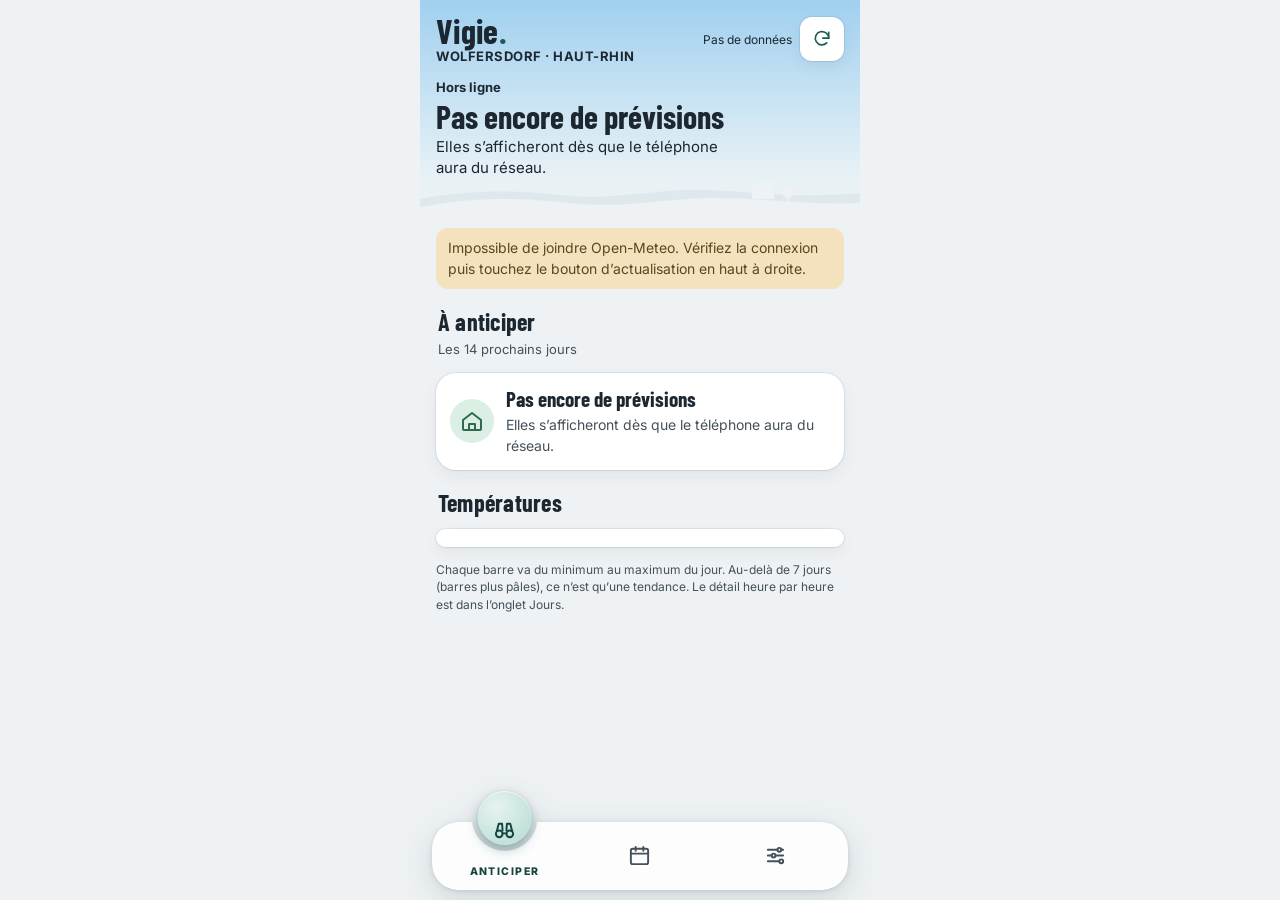
==== commit b1ddf79e: "Vigie 0.5.3 : couleurs plus vivantes, jamais grises Ciels et fonds sans gris (pluie bleu frais, orag" ====
--- a/index.html
+++ b/index.html
@@ -3,7 +3,7 @@
 <head>
 <meta charset="utf-8">
 <meta name="viewport" content="width=device-width, initial-scale=1, viewport-fit=cover">
-<meta name="vigie-version" content="0.5.1">
+<meta name="vigie-version" content="0.5.3">
 <meta name="vigie-updated" content="2026-11-26">
 <meta name="theme-color" content="#d3e4ee" media="(prefers-color-scheme: light)">
 <meta name="theme-color" content="#0e151b" media="(prefers-color-scheme: dark)">
@@ -595,11 +595,11 @@
   - Données : bloc `current` d'Open-Meteo (`temperature_2m, apparent_temperature, weather_code, cloud_cover, precipitation, rain, showers, snowfall, wind_speed_10m, wind_gusts_10m, is_day`), gardé dans `DATA.current`. Utilisé s'il a moins de 3 h ; sinon repli sur l'heure courante des données horaires (température et rafales, sans code : ciel neutre). Recalcul toutes les 15 min app ouverte (rechargement si les données ont plus d'une heure), au retour sur l'app et au changement de thème.
   - Table `WMO` : 0 dégagé ; 1-2 voilé ; 3 couvert ; 45-48 brouillard ; 51-57 bruine ; 61-67 et 80-82 pluie ; 71-77 et 85-86 neige ; 95-99 orage ; pas de code : neutre. Intensité 1 à 3 = la plus forte entre le code (faible / modéré / fort) et `precipitation` (> 0 / ≥ 0,5 / ≥ 2,5 mm/h).
   - Couches qui s'ajoutent à toute ambiance : rafales ≥ 40 km/h = traînées de vent ; `is_day` = 0 = version nocturne (lune et étoiles par ciel clair ou voilé) ; température ≤ 0 °C = givre discret dans les coins.
-  - Table `WX_PALETTE` [haut, bas, nuages] : jour en thème clair, jour en thème sombre (désaturé), nuit (tous thèmes ; en thème clair le texte du ciel passe en clair). Le thème sombre système reste prioritaire. Contraste du texte ≥ 6,8:1 sur chaque fond et sur les nuages (vérifié par calcul).
+  - Table `WX_PALETTE` [haut, bas, nuages] : jour en thème clair, jour en thème sombre (tons profonds, saturés depuis 0.5.3), nuit (tous thèmes ; en thème clair le texte du ciel passe en clair). Le thème sombre système reste prioritaire. Contraste du texte ≥ 6,8:1 sur chaque fond et sur les nuages (vérifié par calcul).
   - Décor CSS (fondu 0,5 s) : soleil, lune, 3 nuages qui dérivent, 2 bandes de brume qui ondulent. Un seul canvas (~30 images/s, en pause si la page est cachée, le ciel hors écran ou le mouvement réduit) : pluie 25 / 50 / 80 gouttes selon l'intensité, bruine et neige 18 / 28 / 40, étoiles 30, traînées de vent 6, éclair = un halo doux (opacité ≤ 0,22), au plus un toutes les 8 à 14 s, jamais de clignotement. Couleurs du ciel en fondu 0,6 s (`@property --s1/--s2`), canvas en fondu ~0,55 s. Avec `prefers-reduced-motion` : une image fixe de l'ambiance.
   - Tests : `#ambiance` dans l'adresse affiche sous le ciel des boutons Auto / Soleil / Nuages / Pluie / Orage / Neige / Brouillard / Vent / Nuit / Aube / Coucher / Froid (-7 °C) / Chaud (33 °C) ; Vent, Nuit, Aube, Coucher, Froid et Chaud se cumulent aux autres (Aube et Coucher, Froid et Chaud s'excluent). `window.VIGIE_FORCE_WX` (objet `current` partiel) est fusionné au rendu ; `window.VIGIE_FORCE_NOW` (« AAAA-MM-JJTHH:MM ») fixe l'horloge de l'ambiance seulement (moment de la journée, soleil, prochaines heures), jamais celle des alertes. `make_tests.py` crée test-real, test-synth (neige faible à -1 °C) et une page par ambiance : test-dawn, test-dusk, test-night, test-sun, test-hot, test-rain, test-storm, test-snow, test-fog.
 - Toute la page vit avec la météo (0.5.0) :
-  - Lavis : le fond de page prend 22 % (20 % en sombre ; renforcé en 0.5.1 à la demande de Damien, 9 % se voyait à peine) d'une teinte du temps qu'il fait (`WASH` : soleil doré, voilé paille, couvert gris bleu, brouillard gris, bruine et pluie ardoise, orage ardoise foncée, neige bleu glace ; nuit : bleu nuit), elle-même tirée vers le bleu par le froid (de 4 °C à -10 °C) et vers l'ambre par la chaleur (de 22 °C à 34 °C). La barre d’onglets en prend 12 %. Cartes, valeurs et couleurs d'alerte ne bougent pas : l'alerte prime toujours. Fondu 0,6 s. Sans `color-mix` (vieux navigateur), fond d'origine. Contraste du texte secondaire sur le fond lavé ≥ 5:1 en clair (texte secondaire foncé à #44515b pour tenir) et ≥ 5,4:1 en sombre dans les cas extrêmes, texte du ciel ≥ 7,2:1 (clair) et ≥ 5,3:1 (sombre) à l’aube, au coucher et par froid ou chaleur extrêmes (vérifié par calcul).
+  - Lavis : le fond de page prend 22 % (20 % en sombre ; renforcé en 0.5.1 à la demande de Damien, 9 % se voyait à peine) d'une teinte du temps qu'il fait (`WASH` depuis 0.5.3 : soleil doré, voilé paille, couvert pervenche, brouillard nacré lilas, bruine sarcelle, pluie bleu frais, orage indigo, neige bleu glace ; nuit : bleu outremer, 30 % en thème sombre ; jamais de gris), elle-même tirée vers le bleu par le froid (de 4 °C à -10 °C) et vers l'ambre par la chaleur (de 22 °C à 34 °C). La barre d’onglets en prend 12 %. Cartes, valeurs et couleurs d'alerte ne bougent pas : l'alerte prime toujours. Fondu 0,6 s. Sans `color-mix` (vieux navigateur), fond d'origine. Contraste du texte secondaire sur le fond lavé ≥ 5:1 en clair (texte secondaire foncé à #44515b pour tenir) et ≥ 5,4:1 en sombre dans les cas extrêmes, texte du ciel ≥ 7,2:1 (clair) et ≥ 5,3:1 (sombre) à l’aube, au coucher et par froid ou chaleur extrêmes (vérifié par calcul).
   - Moment de la journée : lever et coucher du soleil (`daily.sunrise/sunset`). Aube = 40 min avant le lever → 50 min après ; coucher = 50 min avant → 40 min après. Le ciel se teinte (lavande en haut, pêche en bas ; 60 % par ciel clair, 20 % sous les nuages) et le soleil devient plus chaud. Le soleil glisse de gauche (lever) à droite (coucher), haut à midi, et passe derrière les collines aux extrémités.
   - Nuit = thème sombre automatique : `is_day` = 0 (ou, sans `current`, hors des heures de soleil) pose `data-theme="dark"`, retiré au jour (confirmé par Damien le 26/11/2026). Un thème posé explicitement n'est pas touché.
   - Température : bas du ciel bleuté par grand froid, ambré par forte chaleur (jusqu'à 40 %).
@@ -609,6 +609,7 @@
   - Écartés : gouttes qui ruissellent sur les cartes et cartes qui frémissent par rafales (du mouvement sur les alertes gêne la lecture d'un coup d'œil) ; teinter les cartes (les couleurs d'alerte doivent rester seules à signifier quelque chose) ; un second canvas (batterie).
 - Mouvements : entrée des cartes, de la grille et des barres du graphique au premier affichage seulement (≤ 0,3 s, léger décalage), ouverture d'un jour, jauges d'arrosage qui se remplissent, retour au toucher (0,12 s), bouton d'actualisation qui tourne pendant le chargement, page qui apparaît au changement d'onglet (0,2 s). Bascule d'onglet : 0,26 s sans rebond, à ne pas rallonger. Tout est coupé avec `prefers-reduced-motion`. Le contenu reste visible si une animation ne joue pas.
 - Icône de l'onglet Anticiper : des jumelles.
+- Icône de l’app (0.5.2) : un pan de ciel d’aube au-dessus des collines du Sundgau, soleil levant, rafales et flocon (tracés « wind » et « snowflake » de Lucide, licence ISC), maison qui veille avec fenêtre allumée et sapin. Les trois risques suivis (gel, vent, chaleur) en une image. Source icon.svg, PNG 512 / 192 / 180 générés avec sips ; dessin gardé dans la zone sûre des icônes masquables.
 
 ## 4. Technique
 
@@ -646,6 +647,8 @@
 - 0.4.0 · 26/11/2026 · le ciel suit la météo à l'instant T (soleil, nuages, couvert, brouillard, bruine, pluie, neige, orage, vent, nuit, givre), animé et en fondu ; le message reste piloté par les alertes ; ligne « Maintenant » en mots ; sélecteur d'ambiance `#ambiance` pour les tests. Règles, seuils, arrosage et notifications inchangés.
 - 0.5.0 · 26/11/2026 · toute la page vit avec la météo de l'instant : fond et barre d'onglets lavés de la couleur du temps et de la température, aube et coucher d'après le vrai lever et coucher du soleil, soleil qui suit sa course, nuit en thème sombre automatique, barre d'état du téléphone à la couleur du ciel, maison vivante (fenêtres la nuit, cheminée par froid, arbre au vent), pastilles « prochaines heures » (pluie, fin de pluie, rafales, vent qui retombe, gel, dégel, lever et coucher). Données ajoutées : `hourly.weather_code`, `hourly.precipitation`, `daily.sunset`. Règles, seuils, arrosage et notifications inchangés.
 - 0.5.1 · 26/11/2026 · fond de page plus marqué par la météo (22 % au lieu de 9 %, 20 % en sombre ; barre d’onglets 12 %), texte secondaire un peu plus foncé pour garder le contraste. Rien d’autre ne change.
+- 0.5.2 · 26/11/2026 · nouvelle icône : ciel d’aube, soleil, rafales, flocon, collines, maison qui veille (au lieu du flocon seul sur fond crème). Fond de démarrage bleu nuit.
+- 0.5.3 · 26/11/2026 · couleurs plus vivantes sans trahir le temps : ciels et fonds sans gris (pluie bleu frais et aqua, orage indigo et lilas, couvert pervenche, brouillard nacré, neige glace rosée, nuit bleu outremer, sombre plus saturé). Contrastes revérifiés par calcul (texte du ciel ≥ 6,5:1, texte secondaire ≥ 5,2:1).
 </script>
 
 <script>
@@ -935,17 +938,19 @@
   };
   const CODE_LEVEL = { 51: 1, 53: 2, 55: 3, 56: 1, 57: 2, 61: 1, 63: 2, 65: 3, 66: 1, 67: 3, 71: 1, 73: 2, 75: 3, 77: 1, 80: 1, 81: 2, 82: 3, 85: 2, 86: 3, 95: 3, 96: 3, 99: 3 };
   // Ciel [haut, bas, nuages] : jour (thème clair), jour en thème sombre, nuit. Contraste du texte ≥ 6,8:1 sur chaque fond.
+  // Palette 0.5.3 : honnête sur le temps mais jamais grise (pluie bleu frais et aqua, orage indigo et lilas, brouillard nacré, neige glace rosée)
   const WX_PALETTE = {
-    day: { clear: ["#b6d8f0", "#d7e9f5", "rgba(255,255,255,.8)"], partly: ["#c4d9ea", "#dce8f1", "rgba(255,255,255,.8)"], cloudy: ["#cad3db", "#dfe5ea", "#eef2f5"],
-      fog: ["#d9dfe3", "#e8ecee", "#eef2f5"], drizzle: ["#c0ccd6", "#dae2e8", "#a9b5c0"], rain: ["#b3c1cd", "#d3dce4", "#a3b0bc"], storm: ["#a4afbd", "#cbd3db", "#8f9aa8"],
-      snow: ["#dbe4ec", "#ecf1f4", "#f4f7f9"], neutral: ["#c9e0ee", "#dfeaf1", "rgba(255,255,255,.8)"] },
-    dayDark: { clear: ["#1f4466", "#16293b", "#3b4a59"], partly: ["#233c55", "#172636", "#3b4a59"], cloudy: ["#2a3540", "#1a232c", "#3b4a59"],
-      fog: ["#323b42", "#1e262d", "#3b4a59"], drizzle: ["#263442", "#18222c", "#3b4a59"], rain: ["#22303e", "#161f29", "#36434f"], storm: ["#1d2432", "#131923", "#323c49"],
-      snow: ["#2c3a48", "#1b2631", "#46525e"], neutral: ["#18304a", "#122030", "#3b4a59"] },
-    night: { clear: ["#0d1a2e", "#172a42", "#2b3644"], partly: ["#131f30", "#1d2c3e", "#2b3644"], cloudy: ["#1b222b", "#252e38", "#2b3644"],
-      fog: ["#23292f", "#30373e", "#2b3644"], drizzle: ["#161f2a", "#212c38", "#2b3644"], rain: ["#131b25", "#1e2833", "#29333f"], storm: ["#0f141d", "#1b2230", "#262f3c"],
-      snow: ["#1d2631", "#2b3744", "#3a4552"], neutral: ["#13233a", "#1f3550", "#2b3644"] }
+    day: { clear: ["#7cc4f2", "#fde7b8", "rgba(255,255,255,.85)"], partly: ["#8ecaef", "#f3e6c8", "rgba(255,255,255,.85)"], cloudy: ["#a9c2dc", "#e6e2f0", "#f6f7fb"],
+      fog: ["#c9d2e6", "#f0e9ee", "#fbfbfd"], drizzle: ["#8fc3dc", "#d6eeee", "#b7cfe0"], rain: ["#7fb4dc", "#c6ebe8", "#a4bcd8"], storm: ["#a3a6e0", "#e6cfe8", "#8d90c8"],
+      snow: ["#b8d8f4", "#f4eaf6", "#ffffff"], neutral: ["#9fd0ef", "#e7f1f5", "rgba(255,255,255,.85)"] },
+    dayDark: { clear: ["#1d5d93", "#1b3550", "#3e5a78"], partly: ["#23557f", "#1c3048", "#3e5a78"], cloudy: ["#344a68", "#222d40", "#46597a"],
+      fog: ["#3d4560", "#262b3c", "#4d5675"], drizzle: ["#1e5068", "#18303e", "#365f78"], rain: ["#1d4c72", "#15303f", "#335a80"], storm: ["#3a3577", "#221f42", "#4b4690"],
+      snow: ["#34557a", "#233448", "#56739a"], neutral: ["#1d4b78", "#142a40", "#3e5a78"] },
+    night: { clear: ["#0b1d3f", "#1f3466", "#2c3d66"], partly: ["#10203f", "#233558", "#2c3d66"], cloudy: ["#1a2238", "#2a3250", "#343e60"],
+      fog: ["#222740", "#333a55", "#3c4462"], drizzle: ["#0f2236", "#1c3650", "#2c4562"], rain: ["#0d2034", "#183652", "#2a4462"], storm: ["#15123a", "#2a2350", "#3a3366"],
+      snow: ["#1b2a45", "#2f4263", "#475a80"], neutral: ["#102449", "#1f3a66", "#2c3d66"] }
   };
+
   const WX_PICK = [["auto", "Auto", {}], ["sun", "Soleil", { weather_code: 0, precipitation: 0 }], ["clouds", "Nuages", { weather_code: 3, precipitation: 0 }],
     ["rain", "Pluie", { weather_code: 63, precipitation: 1.6 }], ["storm", "Orage", { weather_code: 95, precipitation: 4 }], ["snow", "Neige", { weather_code: 73, precipitation: 0.8 }],
     ["fog", "Brouillard", { weather_code: 45, precipitation: 0 }], ["wind", "Vent", { wind_gusts_10m: 62 }], ["night", "Nuit", { is_day: 0 }],
@@ -998,15 +1003,15 @@
   }
 
   // Lavis de la page : teinte du temps qu'il fait, puis de la température (froid bleuté, chaleur ambrée)
-  const WASH = { clear: "#f2c45e", partly: "#e3cd92", cloudy: "#8e9cab", fog: "#b4bcc3", drizzle: "#7590a8", rain: "#5f7f9c", storm: "#4a566b", snow: "#a6c4e0", neutral: null };
+  const WASH = { clear: "#ffc65c", partly: "#f2c98a", cloudy: "#9fb3d9", fog: "#c9c3dc", drizzle: "#6fb7c4", rain: "#4f9fd0", storm: "#7a6fc8", snow: "#9fd0f5", neutral: null };
   const coldW = t => t == null ? 0 : clamp01((4 - t) / 14);   // 4 °C → 0, -10 °C → 1
   const hotW = t => t == null ? 0 : clamp01((t - 22) / 12);   // 22 °C → 0, 34 °C → 1
   function washOf(wx) {
     let w = WASH[wx.kind];
-    if (wx.night) w = mixHex(w || "#2f4a78", "#2f4a78", 0.6);
+    if (wx.night) w = mixHex(w || "#3a55c8", "#3a55c8", 0.85);
     const c = coldW(wx.t), h = hotW(wx.t);
-    if (c) w = mixHex(w || "#5b9bd5", "#5b9bd5", 0.8 * c);
-    if (h) w = mixHex(w || "#f08a3c", "#f08a3c", 0.8 * h);
+    if (c) w = mixHex(w || "#4f9fe8", "#4f9fe8", 0.8 * c);
+    if (h) w = mixHex(w || "#ff8a3c", "#ff8a3c", 0.8 * h);
     return w;
   }
   // Teintes d'aube et de coucher [haut, bas] sur ciel clair (jour) ou sombre (nuit, thème sombre)
@@ -1067,6 +1072,8 @@
     sky.style.setProperty("--s1", s1); sky.style.setProperty("--s2", s2); sky.style.setProperty("--cloud", cloud);
     const wash = washOf(wx);
     if (wash) root.style.setProperty("--wash", wash); else root.style.removeProperty("--wash");
+    // La nuit en sombre, le lavis bleu outremer monte à 30 % (sinon il se perd dans le noir)
+    if (wash && wx.night && isDark()) root.style.setProperty("--wash-amt", "30%"); else root.style.removeProperty("--wash-amt");
     document.querySelectorAll('meta[name="theme-color"]').forEach(m => m.setAttribute("content", s1));
     sky.dataset.wx = wx.kind; sky.dataset.phase = wx.phase; sky.dataset.onsky = wx.night && !dark ? "light" : "";
     const flag = (k, v) => { if (v) sky.dataset[k] = v === true ? "" : v; else delete sky.dataset[k]; };
